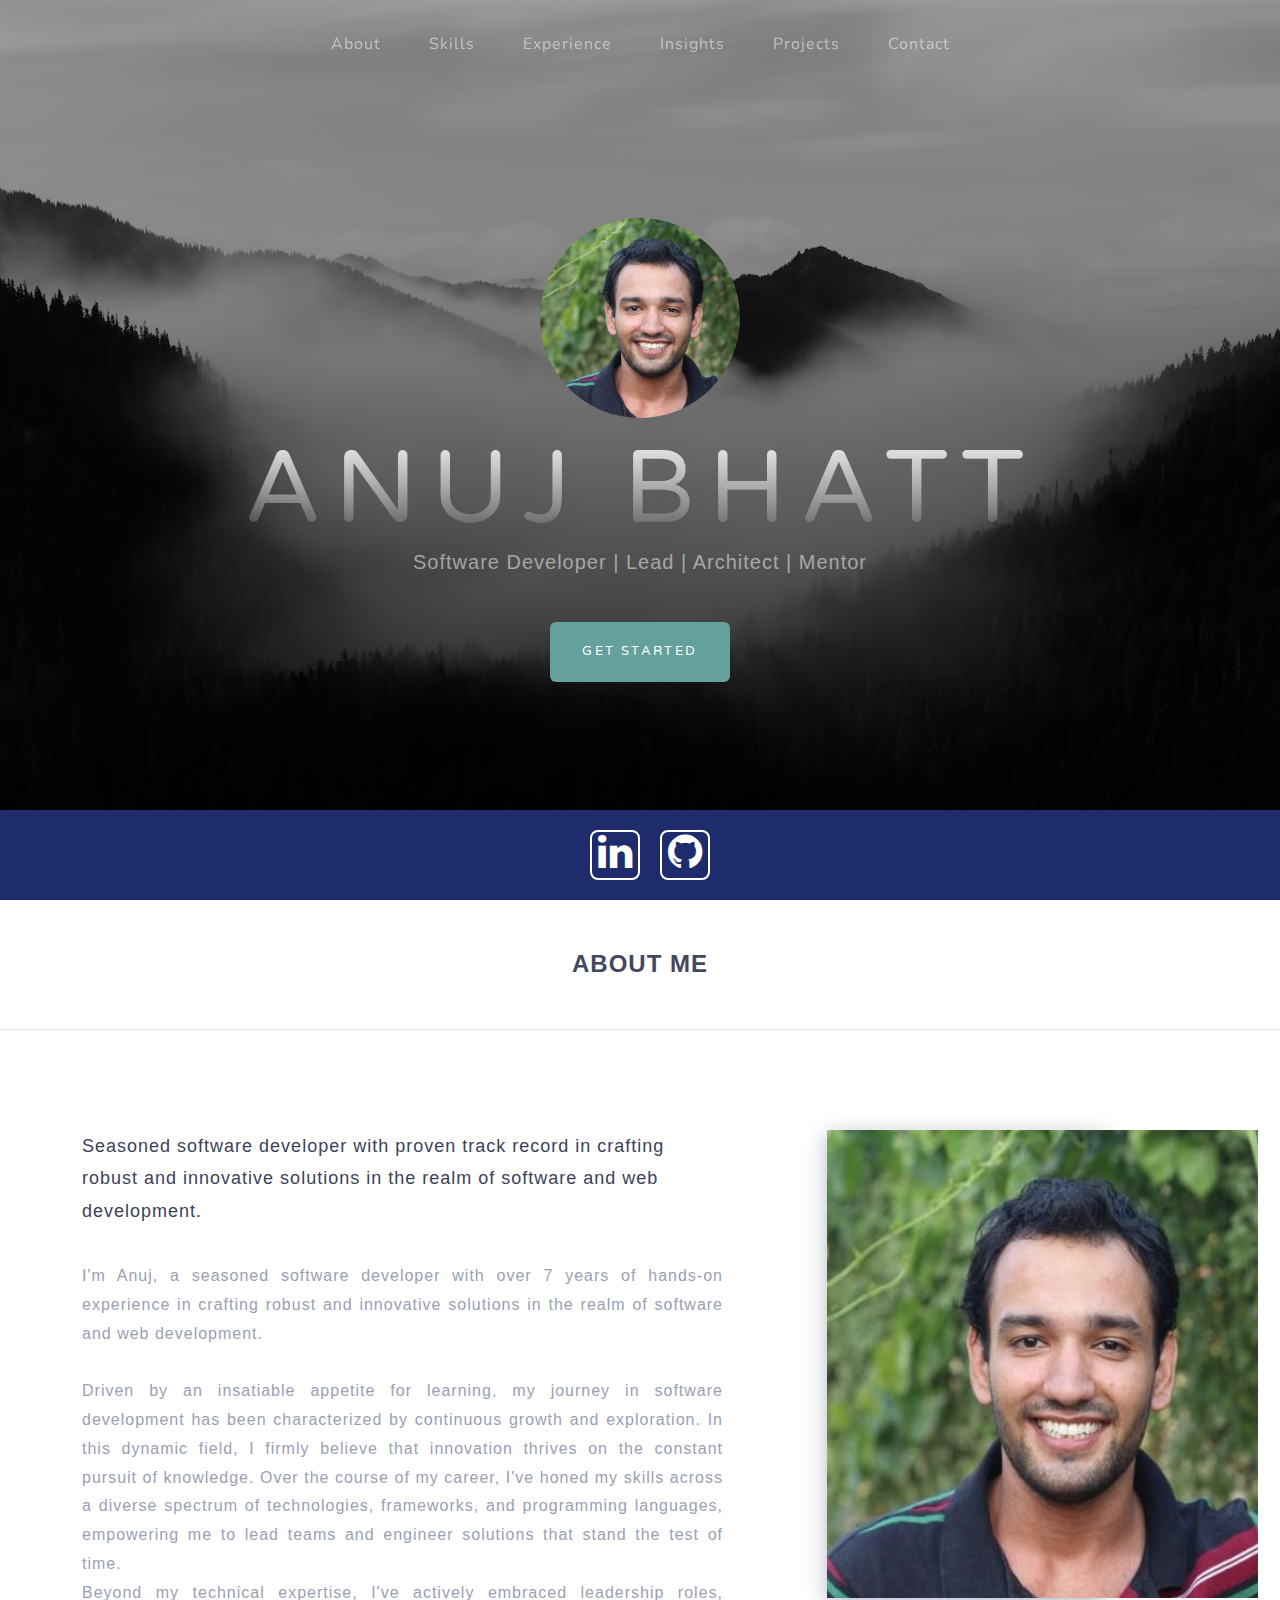
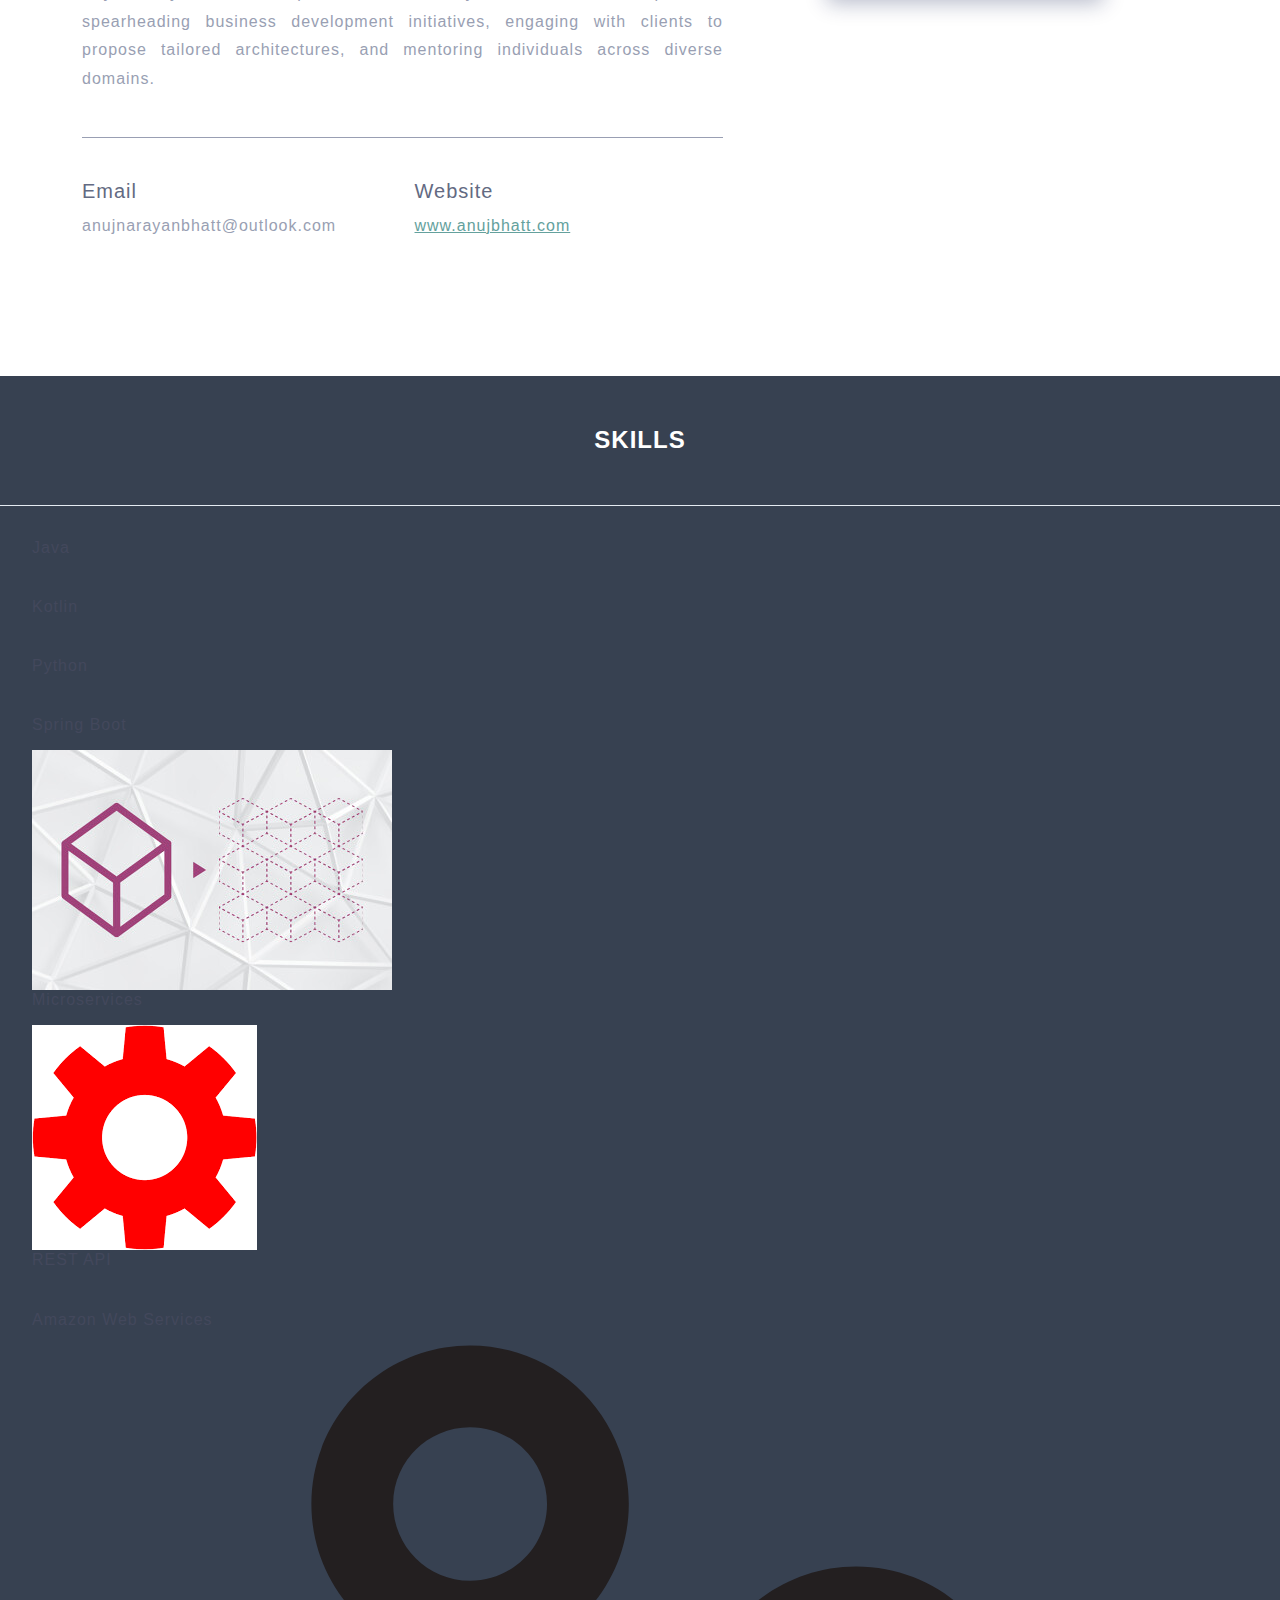
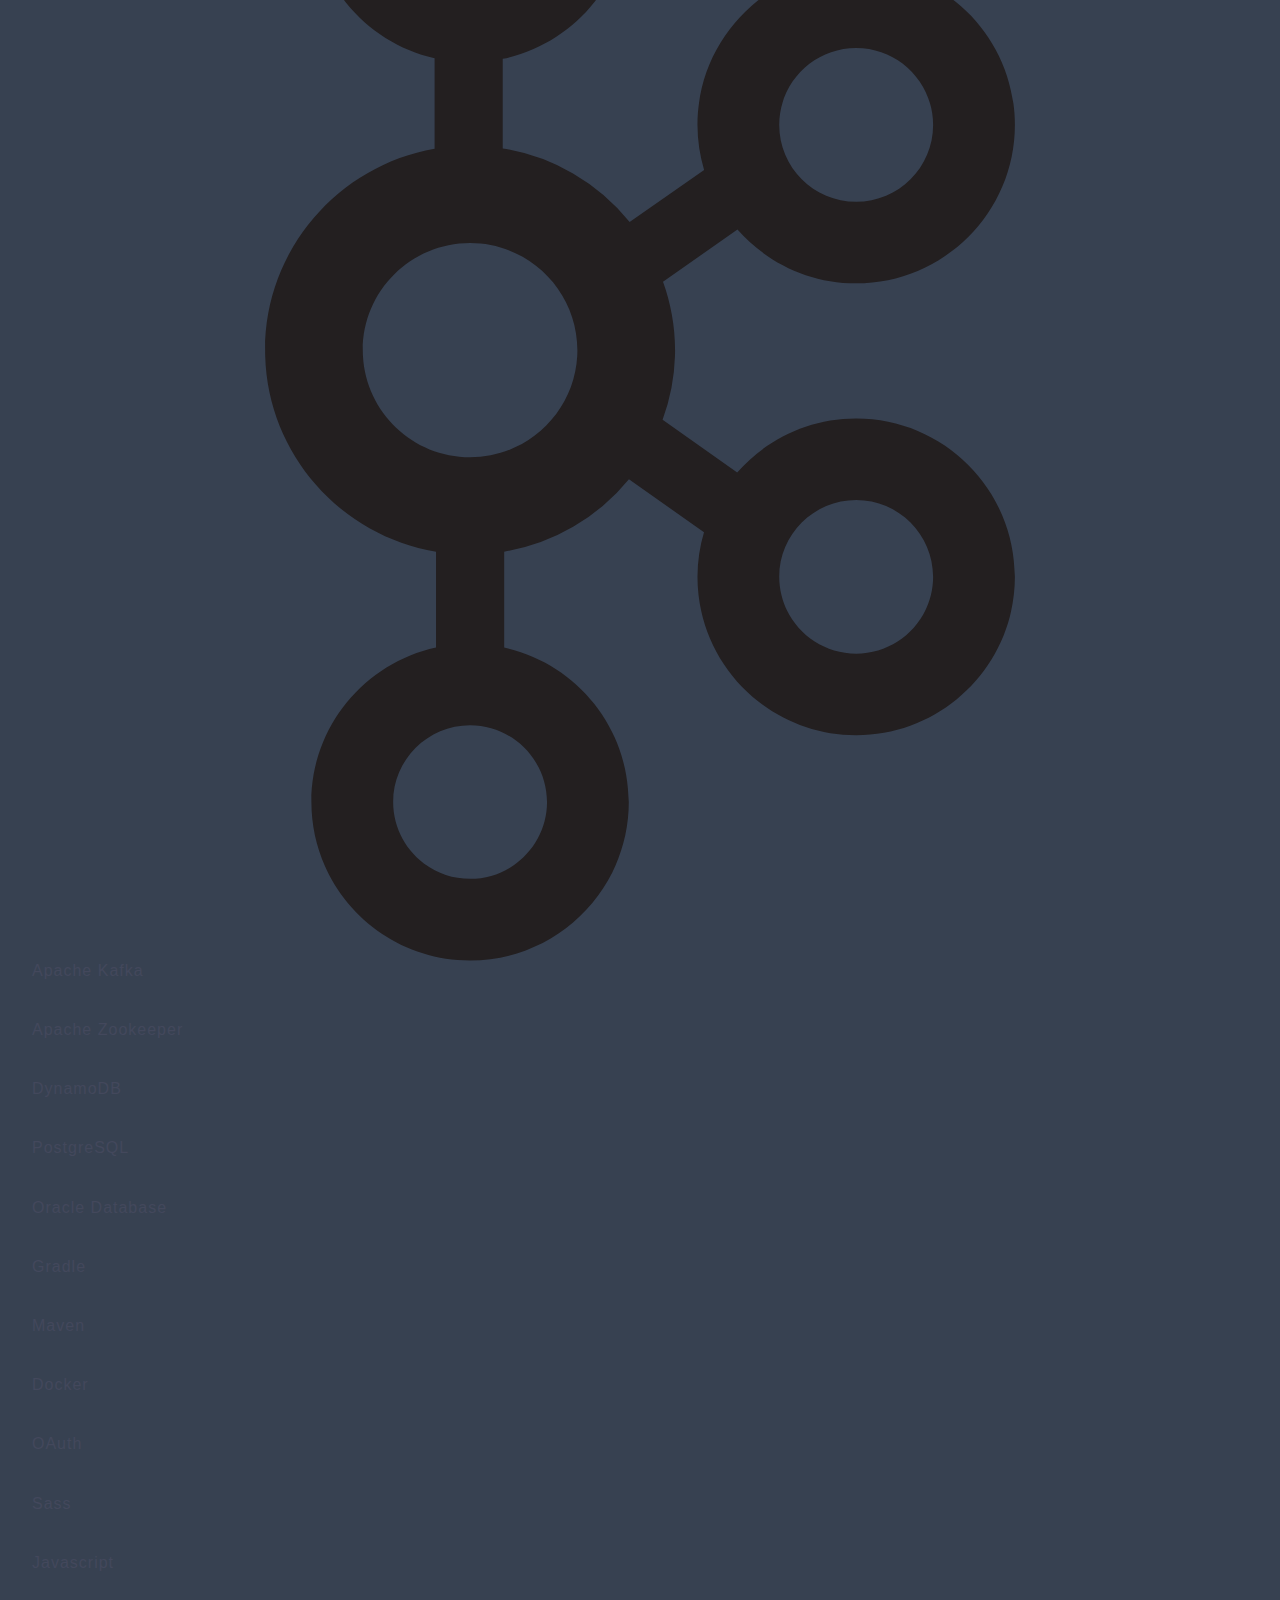
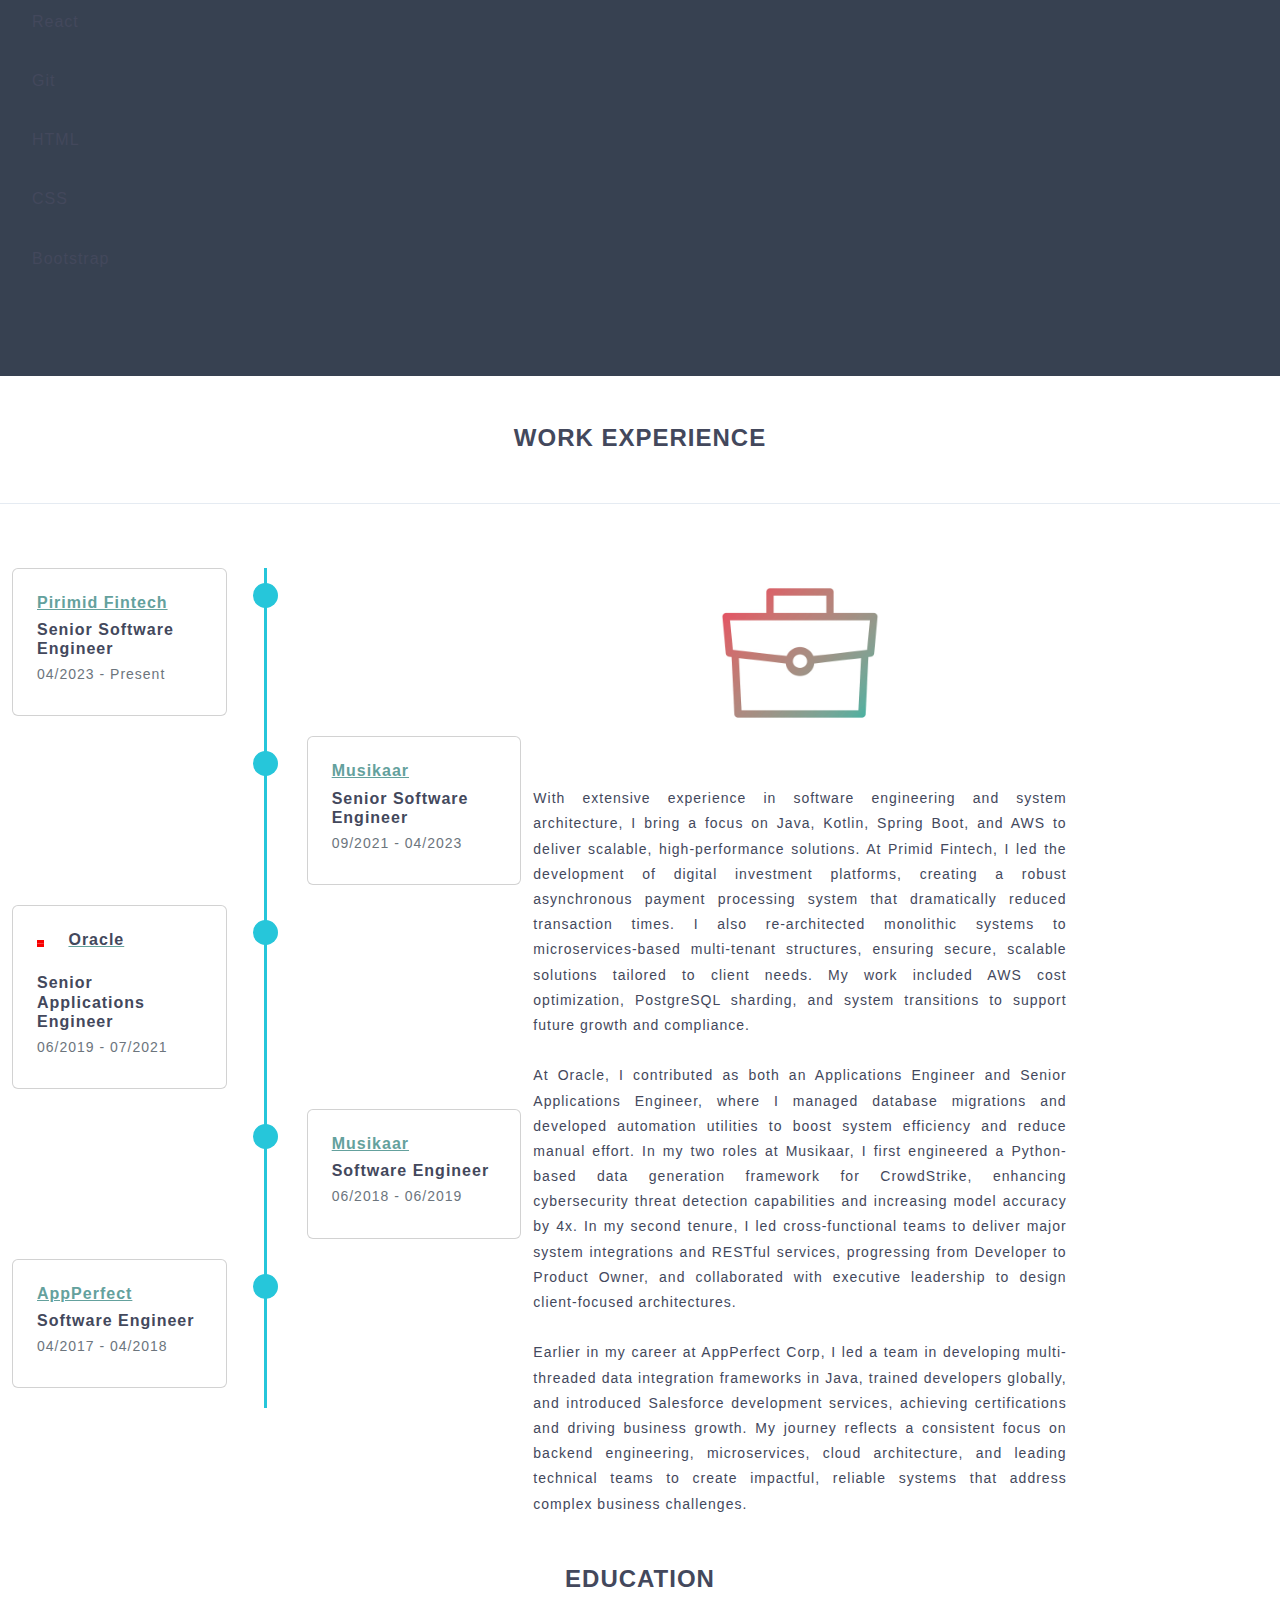
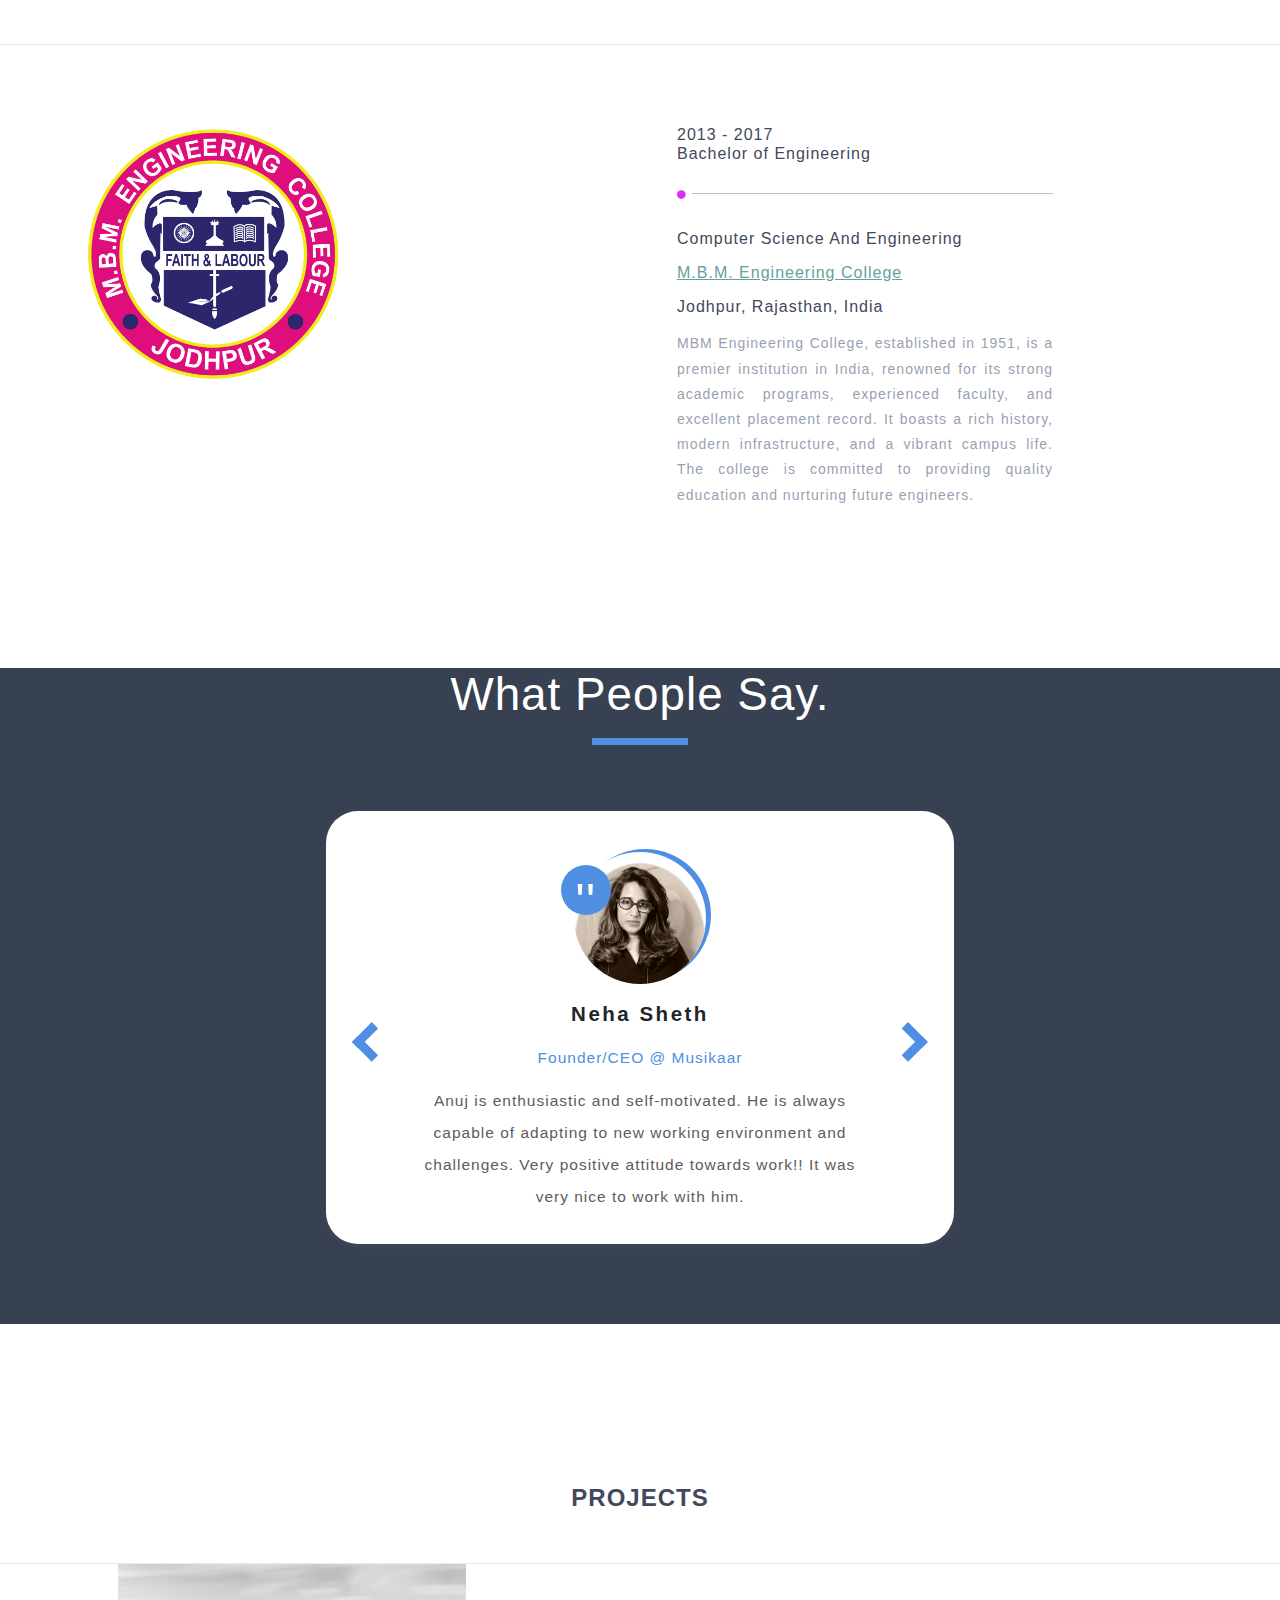
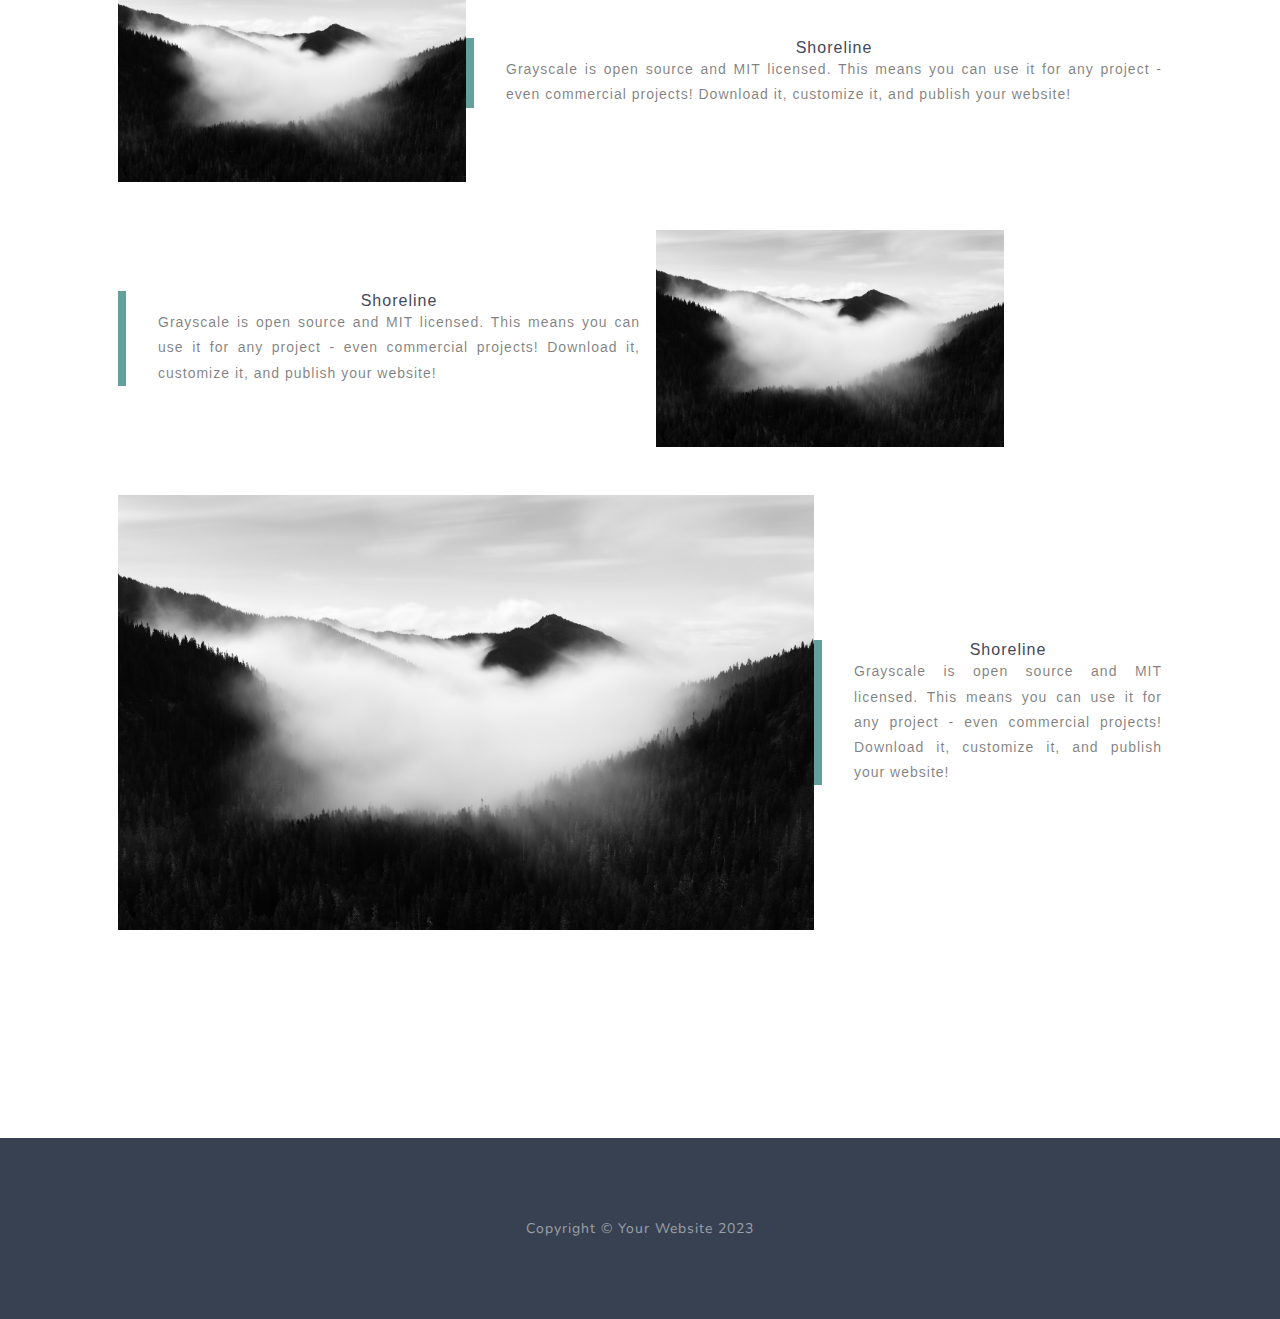
==== index.html @ ef11356e "initial commit" ====
<!DOCTYPE html>
<html lang="en">
    <head>
        <meta charset="utf-8" />
        <meta name="viewport" content="width=device-width, initial-scale=1, shrink-to-fit=no" />
        <meta name="description" content="CV of Anuj Narayan Bhatt" />
        <meta name="author" content="Anuj Bhatt" />
        <title>Anuj Bhatt</title>
        <link rel="icon" type="image/x-icon" href="assets/favicon.ico" />
        <link href="https://cdnjs.cloudflare.com/ajax/libs/tailwindcss/2.0.1/tailwind.min.css" rel="stylesheet">
        <!-- Google fonts-->
        <link href="https://fonts.googleapis.com/css?family=Varela+Round" rel="stylesheet" />
        <link href="https://fonts.googleapis.com/css?family=Nunito:200,200i,300,300i,400,400i,600,600i,700,700i,800,800i,900,900i" rel="stylesheet" />
        <!-- Core theme CSS (includes Bootstrap)-->
        <link href="css/styles.css" rel="stylesheet" />
        
        <link rel="stylesheet" href="https://cdnjs.cloudflare.com/ajax/libs/font-awesome/4.7.0/css/font-awesome.min.css">
        <link rel="stylesheet" href="css/insights.css">
        

        
        
    </head>
    <body id="page-top">
        <!-- Navigation-->
        <nav class="navbar navbar-expand-lg navbar-light fixed-top" id="mainNav">
            <div class="container px-4 px-lg-5">
                <div class="collapse navbar-collapse" id="navbarResponsive">
                    <ul class="navbar-nav ms-auto">
                        <li class="nav-item"><a class="nav-link" href="#about">About</a></li>
                        <li class="nav-item"><a class="nav-link" href="#skills">Skills</a></li>
                        <li class="nav-item"><a class="nav-link" href="#experience">Experience</a></li>
                        <li class="nav-item"><a class="nav-link" href="#insights">Insights</a></li>
                        <li class="nav-item"><a class="nav-link" href="#projects">Projects</a></li>
                        <li class="nav-item"><a class="nav-link" href="#signup">Contact</a></li>
                    </ul>
                </div>
            </div>
        </nav>
        <!-- Masthead-->
        <header class="masthead">
            <div class="container px-4 px-lg-5 d-flex h-100 align-items-center justify-content-center">
                <div class="d-flex justify-content-center">
                    <div class="text-center" style="place-items: center;">
                        <img src="assets/img/profile_img.jpeg" alt="Anuj Bhatt" width="200" height="200" style="margin-bottom: 20px; border-radius: 50%;">
                        <h1 class="mx-auto my-0 text-uppercase">Anuj Bhatt</h1>
                        <h2 class="text-white-50 mx-auto mt-2 mb-5">Software Developer | Lead | Architect | Mentor </h2>
                        <a class="btn btn-primary" href="#about">Get Started</a>
                        <!-- <a class="btn btn-primary" href="assets/files/Anuj Bhatt.pdf" target="_blank" download>
                            <i class="fa fa-download"></i> View CV
                        </a> -->
                    </div>
                </div>
                <!-- <div class="row"> -->
                    <div class="about-list-icon">
                        <ul>
                            <li>
                                <a href="https://in.linkedin.com/in/anuj-30bhatt"><i class="fa fa-linkedin"></i></a>
                            </li><!-- / li -->
                            <li>
                                <a href="https://github.com/Anuj003Bhatt"><i  class="fa fa-github" aria-hidden="true"></i></a>
                            </li><!-- / li -->
                        </ul><!-- / ul -->
                    </div><!-- /.about-list-icon -->
                <!-- </div> -->
            </div>
        </header>
        <!--about start -->
		<section id="about" class="about">
			<div class="section-heading text-center">
				<h2 class="abouth2" >about me</h2>
			</div>
			<div class="container">
				<div class="about-content">
					<div class="row">
						<div class="col-sm-7">
							<div class="single-about-txt">
								<h3>
									Seasoned software developer with proven track record in crafting robust and innovative solutions in the realm of software and web development.
								</h3>
								<p>
									I'm Anuj, a seasoned software developer with over 7 years of hands-on experience in crafting robust and innovative solutions in the realm of software and web development.
                                    <br><br>Driven by an insatiable appetite for learning, my journey in software development has been characterized by continuous growth and exploration. In this dynamic field, I firmly believe that innovation thrives on the constant pursuit of knowledge. Over the course of my career, I've honed my skills across a diverse spectrum of technologies, frameworks, and programming languages, empowering me to lead teams and engineer solutions that stand the test of time.
                                    <br>Beyond my technical expertise, I've actively embraced leadership roles, spearheading business development initiatives, engaging with clients to propose tailored architectures, and mentoring individuals across diverse domains.
								</p>
                                
								<div class="row">
									<div class="col-sm-6">
										<div class="single-about-add-info">
											<h3>email</h3>
											<p>anujnarayanbhatt@outlook.com</p>
										</div>
									</div>
									<div class="col-sm-4">
										<div class="single-about-add-info">
											<h3>website</h3>
											<p><a href="www.anujbhatt.com">www.anujbhatt.com</a></p>
										</div>
									</div>
								</div>
							</div>
						</div>
						<div class="col-sm-offset-1 col-sm-4">
							<div class="single-about-img">
								<img  src="assets/img/profile_img.jpeg" alt="Anuj Bhatt">
							</div>

						</div>
					</div>
				</div>
			</div>
		</section><!--/.about-->
		<!--about end -->
		
        <!--Skills end -->
        <section id="skills" class="about" style="background-color: #374151;">
			<div class="section-heading text-center">
				<h2 class="abouth2" style="color: white;" >Skills</h2>
			</div>
            <div class="row">
                <div class="flex flex-wrap mt-8 flex flex-wrap justify-content-center">
                    <div class="py-2 px-4 bg-gray-50 md:m-8 mx-2 mt-6 rounded-lg flex items-center hover:scale-125 cursor-pointer md:w-48 w-40"
                        style="opacity: 1; transform: none;"><img alt=""
                            src="https://cdn.jsdelivr.net/gh/devicons/devicon/icons/java/java-original.svg" class="w-12">
                        <h4 class="text-sm ml-4">Java</h4>
                    </div>
                    <div class="py-2 px-4 bg-gray-50 md:m-8 mx-2 mt-6 rounded-lg flex items-center hover:scale-125 cursor-pointer md:w-48 w-40"
                        style="opacity: 1; transform: none;"><img alt=""
                            src="https://cdn.jsdelivr.net/gh/devicons/devicon/icons/kotlin/kotlin-original.svg" class="w-12">
                        <h4 class="text-sm ml-4">Kotlin</h4>
                    </div>
                    <div class="py-2 px-4 bg-gray-50 md:m-8 mx-2 mt-6 rounded-lg flex items-center hover:scale-125 cursor-pointer md:w-48 w-40"
                        style="opacity: 1; transform: none;"><img alt=""
                            src="https://cdn.jsdelivr.net/gh/devicons/devicon/icons/python/python-original.svg" class="w-12">
                        <h4 class="text-sm ml-4">Python</h4>
                    </div>
                    <div class="py-2 px-4 bg-gray-50 md:m-8 mx-2 mt-6 rounded-lg flex items-center hover:scale-125 cursor-pointer md:w-48 w-40"
                        style="opacity: 1; transform: none;"><img alt=""
                            src="https://cdn.jsdelivr.net/gh/devicons/devicon/icons/spring/spring-original.svg" class="w-12">
                        <h4 class="text-sm ml-4">Spring Boot</h4>
                    </div>
                    <div class="py-2 px-4 bg-gray-50 md:m-8 mx-2 mt-6 rounded-lg flex items-center hover:scale-125 cursor-pointer md:w-48 w-40"
                        style="opacity: 1; transform: none;"><img alt=""
                            src="assets/img/icons/Microservices.jpg" class="w-12">
                        <h4 class="text-sm ml-4">Microservices</h4>
                    </div>
                    <div class="py-2 px-4 bg-gray-50 md:m-8 mx-2 mt-6 rounded-lg flex items-center hover:scale-125 cursor-pointer md:w-48 w-40"
                        style="opacity: 1; transform: none;"><img alt=""
                            src="assets/img/icons/api.png" class="w-12">
                        <h4 class="text-sm ml-4">REST API</h4>
                    </div>
                    <div class="py-2 px-4 bg-gray-50 md:m-8 mx-2 mt-6 rounded-lg flex items-center hover:scale-125 cursor-pointer md:w-48 w-40"
                        style="opacity: 1; transform: none;"><img alt=""
                            src="https://raw.githubusercontent.com/devicons/devicon/master/icons/amazonwebservices/amazonwebservices-original-wordmark.svg"
                            class="w-12">
                        <h4 class="text-sm ml-4">Amazon Web Services</h4>
                    </div>
                    <div class="py-2 px-4 bg-gray-50 md:m-8 mx-2 mt-6 rounded-lg flex items-center hover:scale-125 cursor-pointer md:w-48 w-40"
                        style="opacity: 1; transform: none;"><img alt=""
                            src="assets/img/icons/kafka.svg" class="w-12">
                        <h4 class="text-sm ml-4">Apache Kafka</h4>
                    </div>
                    <div class="py-2 px-4 bg-gray-50 md:m-8 mx-2 mt-6 rounded-lg flex items-center hover:scale-125 cursor-pointer md:w-48 w-40"
                        style="opacity: 1; transform: none;"><img alt=""
                            src="https://raw.githubusercontent.com/devicons/devicon/master/icons/apache/apache-original.svg" class="w-12">
                        <h4 class="text-sm ml-4">Apache Zookeeper</h4>
                    </div>
                    <div class="py-2 px-4 bg-gray-50 md:m-8 mx-2 mt-6 rounded-lg flex items-center hover:scale-125 cursor-pointer md:w-48 w-40"
                        style="opacity: 1; transform: none;"><img alt=""
                            src="https://raw.githubusercontent.com/devicons/devicon/master/icons/dynamodb/dynamodb-original.svg" class="w-12">
                        <h4 class="text-sm ml-4">DynamoDB</h4>
                    </div>
                    <div class="py-2 px-4 bg-gray-50 md:m-8 mx-2 mt-6 rounded-lg flex items-center hover:scale-125 cursor-pointer md:w-48 w-40"
                        style="opacity: 1; transform: none;"><img alt=""
                            src="https://raw.githubusercontent.com/devicons/devicon/master/icons/postgresql/postgresql-original.svg" class="w-12">
                        <h4 class="text-sm ml-4">PostgreSQL</h4>
                    </div>
                    <div class="py-2 px-4 bg-gray-50 md:m-8 mx-2 mt-6 rounded-lg flex items-center hover:scale-125 cursor-pointer md:w-48 w-40"
                        style="opacity: 1; transform: none;"><img alt=""
                            src="https://raw.githubusercontent.com/devicons/devicon/master/icons/oracle/oracle-original.svg" class="w-12">
                        <h4 class="text-sm ml-4">Oracle Database</h4>
                    </div>
                    <div class="py-2 px-4 bg-gray-50 md:m-8 mx-2 mt-6 rounded-lg flex items-center hover:scale-125 cursor-pointer md:w-48 w-40"
                        style="opacity: 1; transform: none;"><img alt=""
                            src="https://raw.githubusercontent.com/devicons/devicon/master/icons/gradle/gradle-original.svg" class="w-12">
                        <h4 class="text-sm ml-4">Gradle</h4>
                    </div>
                    <div class="py-2 px-4 bg-gray-50 md:m-8 mx-2 mt-6 rounded-lg flex items-center hover:scale-125 cursor-pointer md:w-48 w-40"
                        style="opacity: 1; transform: none;"><img alt=""
                            src="https://raw.githubusercontent.com/devicons/devicon/master/icons/maven/maven-original.svg" class="w-12">
                        <h4 class="text-sm ml-4">Maven</h4>
                    </div>
                    <div class="py-2 px-4 bg-gray-50 md:m-8 mx-2 mt-6 rounded-lg flex items-center hover:scale-125 cursor-pointer md:w-48 w-40"
                        style="opacity: 1; transform: none;"><img alt=""
                            src="https://raw.githubusercontent.com/devicons/devicon/master/icons/docker/docker-original.svg" class="w-12">
                        <h4 class="text-sm ml-4">Docker</h4>
                    </div>
                    
                    <div class="py-2 px-4 bg-gray-50 md:m-8 mx-2 mt-6 rounded-lg flex items-center hover:scale-125 cursor-pointer md:w-48 w-40"
                        style="opacity: 1; transform: none;"><img alt=""
                            src="https://raw.githubusercontent.com/devicons/devicon/master/icons/oauth/oauth-plain.svg"
                            class="w-12">
                        <h4 class="text-sm ml-4">OAuth</h4>
                    </div>
                    
                    <div class="py-2 px-4 bg-gray-50 md:m-8 mx-2 mt-6 rounded-lg flex items-center hover:scale-125 cursor-pointer md:w-48 w-40"
                        style="opacity: 1; transform: none;"><img alt=""
                            src="https://raw.githubusercontent.com/devicons/devicon/master/icons/sass/sass-original.svg"
                            class="w-12">
                        <h4 class="text-sm ml-4">Sass</h4>
                    </div>
                    <div class="py-2 px-4 bg-gray-50 md:m-8 mx-2 mt-6 rounded-lg flex items-center hover:scale-125 cursor-pointer md:w-48 w-40"
                        style="opacity: 1; transform: none;"><img alt=""
                            src="https://cdn.jsdelivr.net/gh/devicons/devicon/icons/javascript/javascript-original.svg"
                            class="w-12">
                        <h4 class="text-sm ml-4">Javascript</h4>
                    </div>
                    <div class="py-2 px-4 bg-gray-50 md:m-8 mx-2 mt-6 rounded-lg flex items-center hover:scale-125 cursor-pointer md:w-48 w-40"
                        style="opacity: 1; transform: none;"><img alt=""
                            src="https://raw.githubusercontent.com/devicons/devicon/master/icons/react/react-original-wordmark.svg"
                            class="w-12">
                        <h4 class="text-sm ml-4">React</h4>
                    </div>
                    <div class="py-2 px-4 bg-gray-50 md:m-8 mx-2 mt-6 rounded-lg flex items-center hover:scale-125 cursor-pointer md:w-48 w-40"
                        style="opacity: 1; transform: none;"><img alt=""
                            src="https://cdn.jsdelivr.net/gh/devicons/devicon/icons/git/git-plain.svg" class="w-12">
                        <h4 class="text-sm ml-4">Git</h4>
                    </div>
                    <div class="py-2 px-4 bg-gray-50 md:m-8 mx-2 mt-6 rounded-lg flex items-center hover:scale-125 cursor-pointer md:w-48 w-40"
                        style="opacity: 1; transform: none;"><img alt=""
                            src="https://cdn.jsdelivr.net/gh/devicons/devicon/icons/html5/html5-original.svg" class="w-12">
                        <h4 class="text-sm ml-4">HTML</h4>
                    </div>
                    <div class="py-2 px-4 bg-gray-50 md:m-8 mx-2 mt-6 rounded-lg flex items-center hover:scale-125 cursor-pointer md:w-48 w-40"
                        style="opacity: 1; transform: none;"><img alt=""
                            src="https://cdn.jsdelivr.net/gh/devicons/devicon/icons/css3/css3-plain.svg" class="w-12">
                        <h4 class="text-sm ml-4">CSS</h4>
                    </div>
                    <div class="py-2 px-4 bg-gray-50 md:m-8 mx-2 mt-6 rounded-lg flex items-center hover:scale-125 cursor-pointer md:w-48 w-40"
                        style="opacity: 1; transform: none;"><img alt=""
                            src="https://cdn.jsdelivr.net/gh/devicons/devicon/icons/bootstrap/bootstrap-plain.svg" class="w-12">
                        <h4 class="text-sm ml-4">Bootstrap</h4>
                    </div>
                </div>
            </div>
        </section>

        <!-- EXPERIENCE SECTION -->
        <section id="experience">
            <div class="section-heading text-center">
				<h2 class="abouth2 pt-5">Work Experience</h2>
			</div>
            <div class="row gx-0 mb-4 mb-lg-5 align-items-top mt-3">
                
                <div class="col-xl-5 col-lg-8 ml-20">
                    <div class="container py-5">
                        <div class="main-timeline-2">
                          <div class="timeline-2 left-2">
                            <div class="card">
                              <div class="card-body p-4">
                                <h4 class="fw-bold mb-2"><a href="https://pirimidtech.com/">Pirimid Fintech</a></h4>
                                <h4 class="fw-bold mb-1">Senior Software Engineer</h4>
                                <p class="text-muted mb-1"><i class="far fa-clock" aria-hidden="true"></i> 04/2023 - Present</p>
                              </div>
                            </div>
                          </div>
                          <div class="timeline-2 right-2">
                            <div class="card">
                              <div class="card-body p-4">
                                <h4 class="fw-bold mb-2"><a href="https://musikaar.com">Musikaar</a></h4>
                                <h4 class="fw-bold text-small mb-1">Senior Software Engineer</h4>
                                <p class="text-muted mb-1"><i class="far fa-clock" aria-hidden="true"></i> 09/2021 - 04/2023</p>
                              </div>
                            </div>
                          </div>
                          <div class="timeline-2 left-2">
                            <div class="card">
                              <div class="card-body p-4">
                                <div>
                                    <div class="row">
                                        <div class="col-sm-2">
                                            <a href="https://www.oracle.com/in/human-capital-management">
                                              <img src="assets/img/logos/OracleLogo.png"
                                alt="Oracle"></a>
                                        </div>
                                        <div class="col-sm-8"><a href="https://www.oracle.com/in/human-capital-management"><h4 class="fw-bold mb-4">Oracle</h4></a></div>
                                    </div>
                                </div>
                                <h4 class="fw-bold mb-1">Senior Applications Engineer</h4>
                                <p class="text-muted mb-1"><i class="far fa-clock" aria-hidden="true"></i> 06/2019 - 07/2021</p>
                              </div>
                            </div>
                          </div>
                          <div class="timeline-2 right-2">
                            <div class="card">
                              <div class="card-body p-4">
                                <h4 class="fw-bold mb-2"><a href="https://musikaar.com">Musikaar</a></h4>
                                <h4 class="fw-bold mb-1">Software Engineer</h4>
                                <p class="text-muted mb-1"><i class="far fa-clock" aria-hidden="true"></i> 06/2018 - 06/2019</p>
                              </div>
                            </div>
                          </div>
                          <div class="timeline-2 left-2">
                            <div class="card">
                              <div class="card-body p-4">
                                <h4 class="fw-bold mb-2"><a href="https://www.appperfect.com/index.php">AppPerfect</a></h4>
                                <h4 class="fw-bold mb-1">Software Engineer</h4>
                                <p class="text-muted mb-1"><i class="far fa-clock" aria-hidden="true"></i> 04/2017 - 04/2018</p>
                              </div>
                            </div>
                          </div>
                        </div>
                      </div>        
                </div>
                <div class="col-xl-5 col-lg-8 mr-5 ml-5">
                    <div class="featured-text text-center text-lg-left">                        
                        <img style="margin-left: auto;margin-right: auto;width: 50%;" width="300" height="300" src="assets/img/icons/work.jpg" alt="..." /><p class="m-9">With extensive experience in software engineering and system architecture,
                        I bring a focus on Java, Kotlin, Spring Boot, and AWS to deliver scalable, high-performance solutions.
                        At Primid Fintech, I led the development of digital investment platforms,
                        creating a robust asynchronous payment processing system that dramatically reduced transaction times. 
                        I also re-architected monolithic systems to microservices-based multi-tenant structures, 
                        ensuring secure, scalable solutions tailored to client needs. My work included AWS cost optimization, 
                        PostgreSQL sharding, and system transitions to support future growth and compliance.
                        <br/><br/>
                        At Oracle, I contributed as both an Applications Engineer and Senior Applications Engineer, 
                        where I managed database migrations and developed automation utilities to boost system efficiency 
                        and reduce manual effort. In my two roles at Musikaar, I first engineered a Python-based 
                        data generation framework for CrowdStrike, enhancing cybersecurity threat detection capabilities and 
                        increasing model accuracy by 4x. In my second tenure, I led cross-functional teams to deliver major 
                        system integrations and RESTful services, progressing from Developer to Product Owner, and collaborated with 
                        executive leadership to design client-focused architectures.
                        <br/><br/>
                        Earlier in my career at AppPerfect Corp, I led a team in developing multi-threaded
                        data integration frameworks in Java, trained developers globally, and introduced 
                        Salesforce development services, achieving certifications and driving business growth. 
                        My journey reflects a consistent focus on backend engineering, microservices, cloud architecture, 
                        and leading technical teams to create impactful, reliable systems that address complex business challenges.
                        </p>
                    </div>
                </div>
            </div>
            
          </section>

        <!--education start -->
		<section id="education" class="education">
			<div class="section-heading text-center">
				<h2>education</h2>
			</div>
			<div class="container">
				<div class="education-horizontal-timeline">
					<div class="row">
						<div class="col-sm-3">
                            <a href="https://www.mbm.ac.in/">
							    <img src="assets/img/logos/MBM_Logo.png">
                            </a>
						</div>
						<div class="col-sm-4" style="margin-left: 20em;">
							<div class="single-horizontal-timeline">
								<div class="experience-time">
									<h2>2013 - 2017</h2>
									<h3>bachelor <span>of </span> engineering</h3>
								</div><!--/.experience-time-->
								<div class="timeline-horizontal-border">
									<i class="fa fa-circle" aria-hidden="true"></i>
									<span class="single-timeline-horizontal"></span>
								</div>
								<div class="timeline">
									<div class="timeline-content">
										<h4 class="title">
											Computer Science and Engineering
										</h4>
                                        <h5><a href="https://www.mbm.ac.in/">M.B.M. Engineering College</a></h5>
										<h5>Jodhpur, Rajasthan, India</h5>
										<p class="description">
											MBM Engineering College, established in 1951, is a premier institution in India, renowned for its strong academic programs, experienced faculty, and excellent placement record. It boasts a rich history, modern infrastructure, and a vibrant campus life. The college is committed to providing quality education and nurturing future engineers.
										</p>
									</div><!--/.timeline-content-->
								</div><!--/.timeline-->
							</div>
						</div>
						
					</div>
				</div>
			</div>

		</section><!--/.education-->
		<!--education end -->

        <!-- Testimonials -->
        <section class="gray-bg text-center" id="insights" style="background-color: #374151;">
            
            <div class="content-wrapper" style="opacity: 1;">
                <h1 class="mt-9" style="color: white;">What People Say.</h1>
                <div class="blue-line"></div>
                <div class="wrapper-for-arrows">
                    <div id="reviewWrap" class="review-wrap">
                        <div id="imgDiv" class=""></div>
                        <div id="personName"></div>
                        <div id="profession"></div>
                        <div id="description">
                        </div>
                    </div>
                    <div class="left-arrow-wrap arrow-wrap">
                        <div class="arrow" id="leftArrow"></div>
                    </div>
                    <div class="right-arrow-wrap arrow-wrap">
                        <div class="arrow" id="rightArrow"></div>
                    </div>
                </div>
            </div>
            
        </section>

        <!-- Projects-->
        <section class="projects-section" id="projects">
            <div class="section-heading text-center">
				<h2 class="abouth2" >Projects</h2>
			</div>
            <div class="container px-4 px-lg-5">
                <!-- Featured Project Row-->
                <div class="row gx-0 mb-4 mb-lg-5 align-items-center">
                    <div class="col-xl-4 col-lg-5">
                        <img class="img-fluid mb-3 mb-lg-0" src="assets/img/bg-masthead.jpg" alt="..." /></div>
                    <div class="col-xl-8 col-lg-7">
                        <div class="featured-text text-center text-lg-left">
                            <h4>Shoreline</h4>
                            <p class="text-black-50 mb-0">Grayscale is open source and MIT licensed. This means you can use it for any project - even commercial projects! Download it, customize it, and publish your website!</p>
                        </div>
                    </div>
                </div>
                <div class="row gx-0 mb-4 mb-lg-5 align-items-center">
                    <div class="col-xl-6 col-lg-6" style="margin-right: 1em;">
                        <div class="featured-text text-center text-lg-left">
                            <h4>Shoreline</h4>
                            <p class="text-black-50 mb-0">Grayscale is open source and MIT licensed. This means you can use it for any project - even commercial projects! Download it, customize it, and publish your website!</p>
                        </div>
                    </div>
                    <div class="col-xl-4 col-lg-5">
                        <img class="img-fluid mb-3 mb-lg-0" src="assets/img/bg-masthead.jpg" alt="..." />
                    </div>
                    
                </div>
                <div class="row gx-0 mb-4 mb-lg-5 align-items-center">
                    <div class="col-xl-8 col-lg-7"><img class="img-fluid mb-3 mb-lg-0" src="assets/img/bg-masthead.jpg" alt="..." /></div>
                    <div class="col-xl-4 col-lg-5">
                        <div class="featured-text text-center text-lg-left">
                            <h4>Shoreline</h4>
                            <p class="text-black-50 mb-0">Grayscale is open source and MIT licensed. This means you can use it for any project - even commercial projects! Download it, customize it, and publish your website!</p>
                        </div>
                    </div>
                </div>
                
        </section>
        <!-- Contact-->
        <!-- <section class="contact-section" style="background-color: #374151;">
            <div class="container px-4 px-lg-5">
                <div class="row gx-4 gx-lg-5">
                    <div class="col-md-4 mb-3 mb-md-0">
                        <div class="card py-4 h-100">
                            <div class="card-body text-center">
                                <i class="fas fa-map-marked-alt text-primary mb-2"></i>
                                <h4 class="text-uppercase m-0">Address</h4>
                                <hr class="my-4 mx-auto" />
                                <div class="small text-black-50">Rajasthan, India</div>
                            </div>
                        </div>
                    </div>
                    <div class="col-md-4 mb-3 mb-md-0">
                        <div class="card py-4 h-100">
                            <div class="card-body text-center">
                                <i class="fas fa-envelope text-primary mb-2"></i>
                                <h4 class="text-uppercase m-0">Email</h4>
                                <hr class="my-4 mx-auto" />
                                <div class="small text-black-50"><a href="#!">anujnarayanbhatt@outlook.com</a></div>
                            </div>
                        </div>
                    </div>
                </div>
            </div>
        </section> -->
        <!-- Footer-->
        <footer style="background-color: #374151;" class="footer small text-center text-white-50"><div class="container px-4 px-lg-5">Copyright &copy; Your Website 2023</div></footer>
        <!-- Bootstrap core JS-->
        <script src="https://cdn.jsdelivr.net/npm/bootstrap@5.2.3/dist/js/bootstrap.bundle.min.js"></script>
        <!-- Core theme JS-->
        <script src="js/scripts.js"></script>
        <script src="https://cdn.startbootstrap.com/sb-forms-latest.js"></script>
        <script src="https://cdnjs.cloudflare.com/ajax/libs/gsap/3.9.1/gsap.min.js"></script>
        <script src="js/insights.js"></script>
    </body>
</html>
---- css/insights.css ----
.content-wrapper {
	display: grid;
	place-items: center;
	font-family: "Shippori Antique", sans-serif;
	height: 100%;
	width: 70%;
	max-width: 100rem;
	display: flex;
	flex-direction: column;
	justify-content: center;
	align-items: center;
	padding-bottom: 5rem;
}

h1 {
	margin-bottom: calc(0.7rem + 0.5vmin);
	font-size: calc(2.3rem + 1vmin);
}

.blue-line {
	height: 0.4rem;
	width: 6rem;
	background-color: rgb(79, 143, 226);
	margin-bottom: calc(3rem + 2vmin);
}

.wrapper-for-arrows {
	position: relative;
	background-color: white;
	width: 70%;
	border-radius: 2rem;
	box-shadow: rgba(99, 99, 99, 0.2) 0px 2px 8px 0px;
	overflow: hidden;
	display: grid;
	place-items: center;
}

.review-wrap {
	display: flex;
	flex-direction: column;
	justify-content: center;
	align-items: center;
	padding-top: calc(2rem + 1vmin);
	width: 100%;
}

#imgDiv {
	border-radius: 50%;
	width: calc(6rem + 4vmin);
	height: calc(6rem + 4vmin);
	position: relative;
	box-shadow: 5px -3px rgb(79, 143, 226);
	background-size: cover;
	margin-bottom: calc(0.7rem + 0.5vmin);
}

#imgDiv::after {
	content: "''";
	font-size: calc(2rem + 2vmin);
	font-family: sans-serif;
	line-height: 150%;
	color: #fff;
	display: grid;
	place-items: center;
	border-radius: 50%;
	background-color: rgb(79, 143, 226);
	position: absolute;
	top: 10%;
	left: -10%;
	width: calc(2rem + 2vmin);
	height: calc(2rem + 2vmin);
}

#personName {
	margin-bottom: calc(0.7rem + 0.5vmin);
	font-size: calc(1rem + 0.5vmin);
	letter-spacing: calc(0.1rem + 0.1vmin);
	font-weight: bold;
}

#profession {
	font-size: calc(0.8rem + 0.3vmin);
	margin-bottom: calc(0.7rem + 0.5vmin);
	color: rgb(79, 143, 226);
}

#description {
	font-size: calc(0.8rem + 0.3vmin);
	width: 70%;
	max-width: 100rem;
	text-align: center;
	margin-bottom: calc(1.4rem + 1vmin);
	color: rgb(92, 92, 92);
	line-height: 2rem;
}

.arrow-wrap {
	position: absolute;
	top: 50%;
}

.arrow {
	width: calc(1.4rem + 0.6vmin);
	height: calc(1.4rem + 0.6vmin);
	border: solid rgb(79, 143, 226);
	border-width: 0 calc(0.5rem + 0.2vmin) calc(0.5rem + 0.2vmin) 0;
	cursor: pointer;
	transition: transform 0.3s;
}

.arrow:hover {
	transition: 0.3s;
	transform: scale(1.15);
}

.left-arrow-wrap {
	left: 5%;
	transform: rotate(135deg);
	-webkit-transform: rotate(135deg);
}

.right-arrow-wrap {
	transform: rotate(-45deg);
	-webkit-transform: rotate(-45deg);
	right: 5%;
}

.surprise-me-btn:hover {
	transition: background-color 0.3s, transform 0.3s;
	background-color: rgb(255, 255, 255);
	transform: rotate(5deg);
}

.move-head {
	animation: moveHead 1.55s infinite;
	animation-delay: -0.8s;
}

.hide-chicken-btn {
	border: 2px solid rgb(226, 89, 79);
	background-color: rgb(255, 224, 224);
	color: rgb(226, 79, 79);
	border-radius: 2rem;
	padding: calc(0.5rem + 0.2vmin) 0;
	width: calc(10rem + 5vmin);
	text-align: center;
	transition: background-color 0.3s, transform 0.3s;
	cursor: pointer;
	margin-bottom: calc(1.4rem + 1vmin);
}

.hide-chicken-btn:hover {
	transition: background-color 0.3s, transform 0.3s;
	background-color: rgb(255, 255, 255);
	transform: rotate(5deg);
}

@keyframes moveHead {
	0% {
	}
	25% {
		transform: translate(0.5rem, 1rem) rotate(5deg);
	}
	100% {
		transform: translate(0, 0) rotate(-5deg);
	}
}

@media screen and (max-width: 900px) {
	.content-wrapper {
		width: 100%;
	}
}
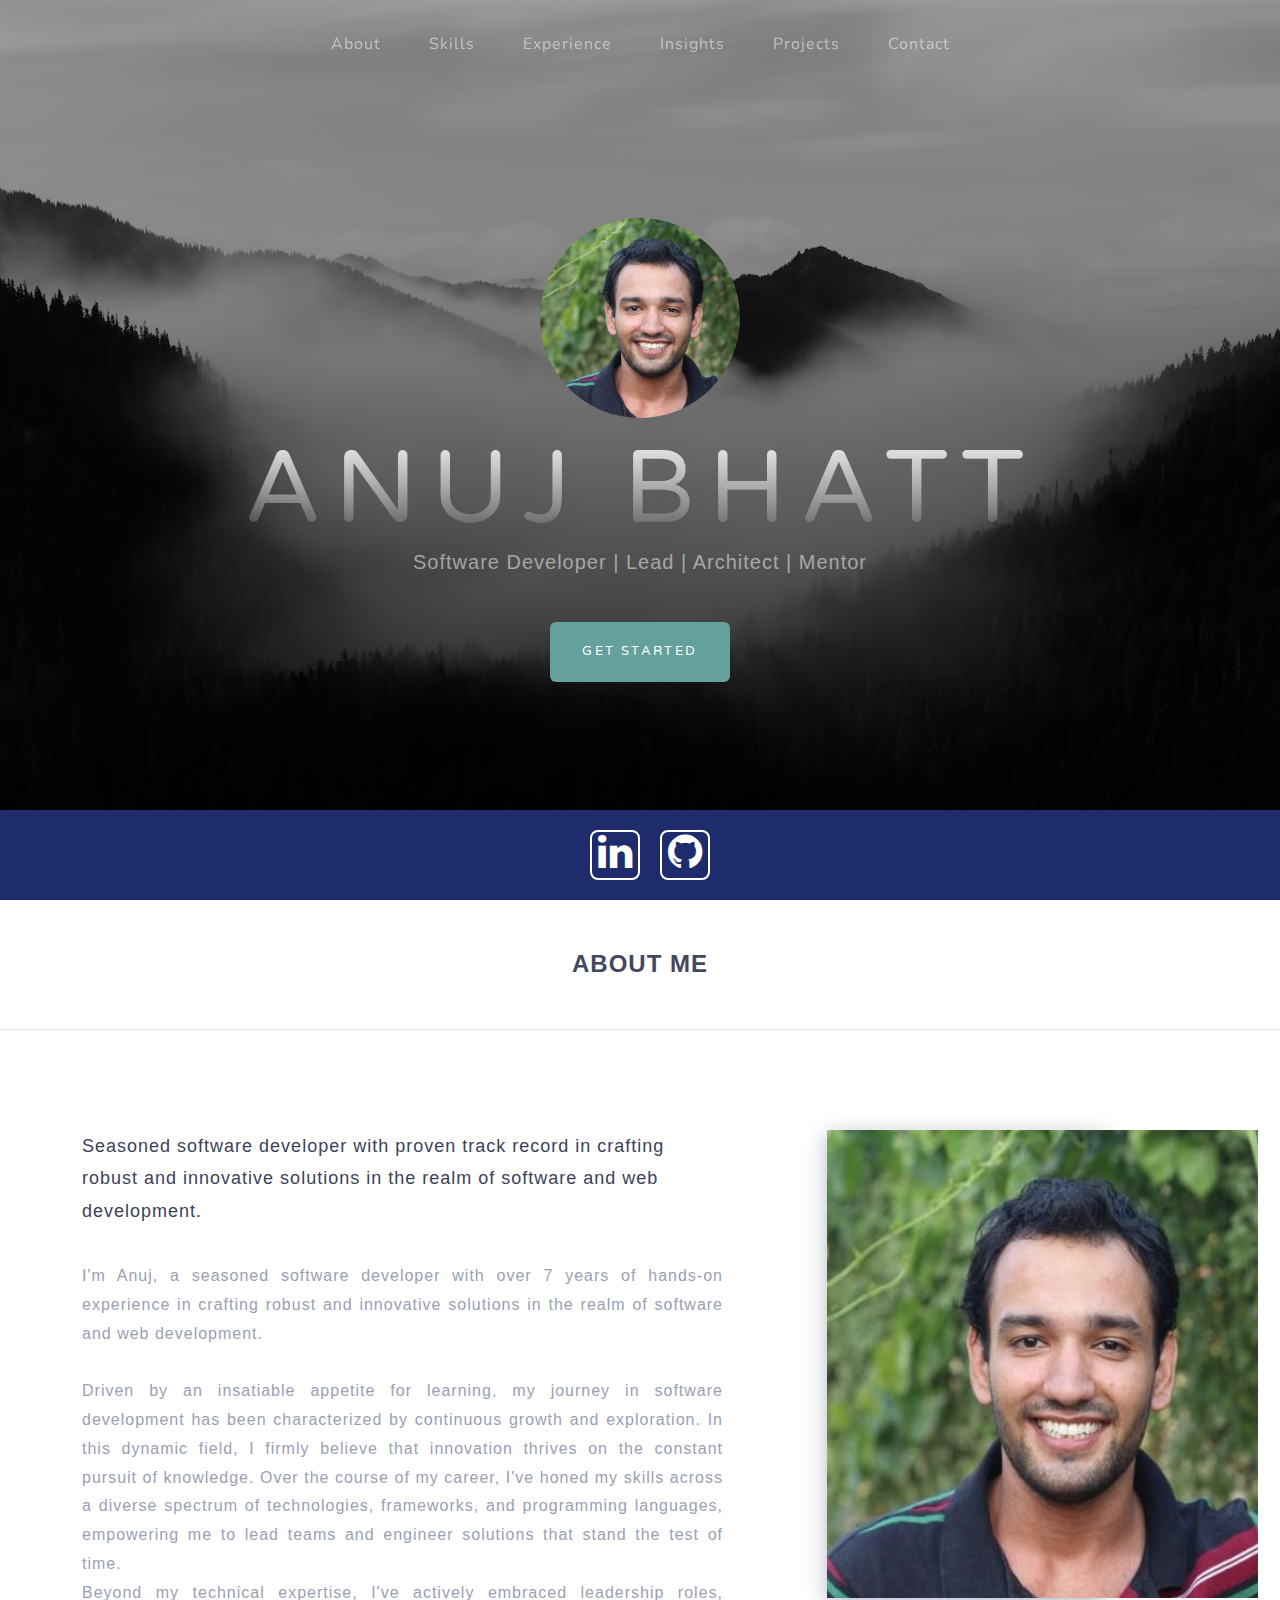
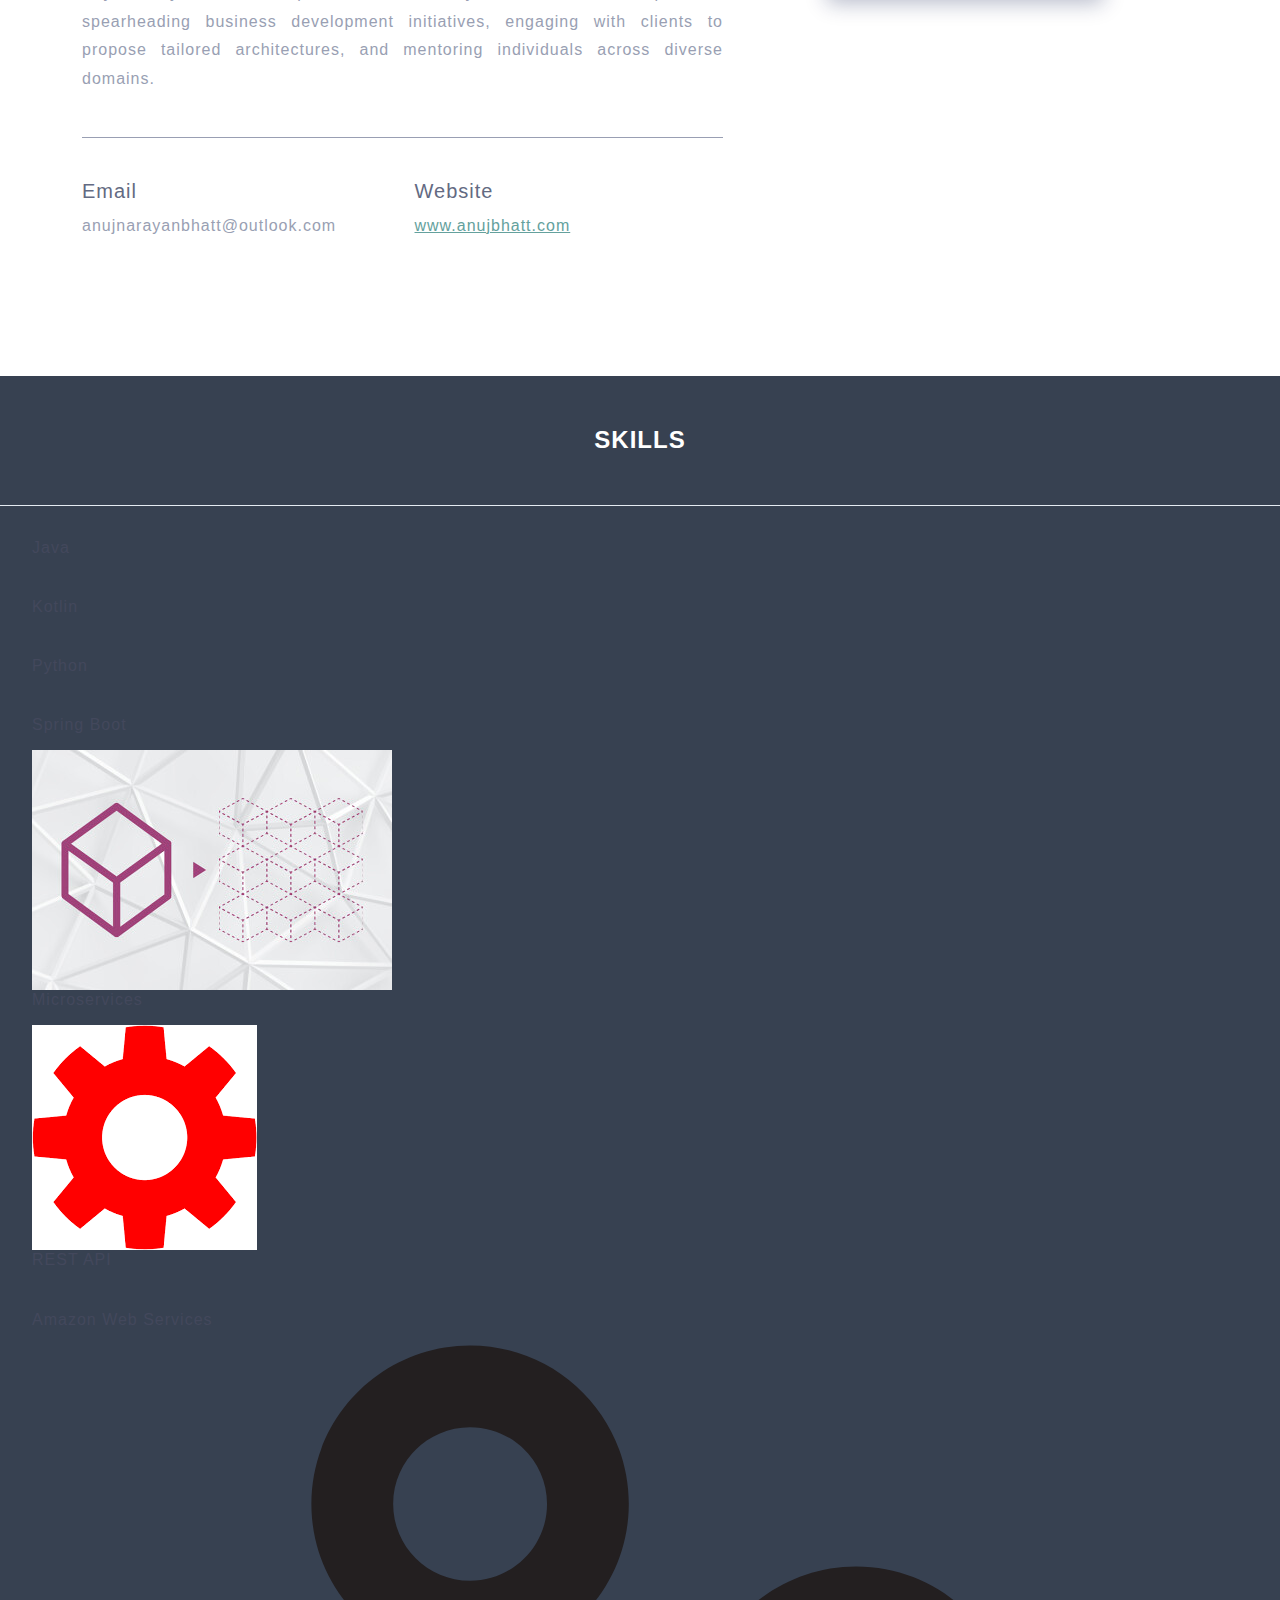
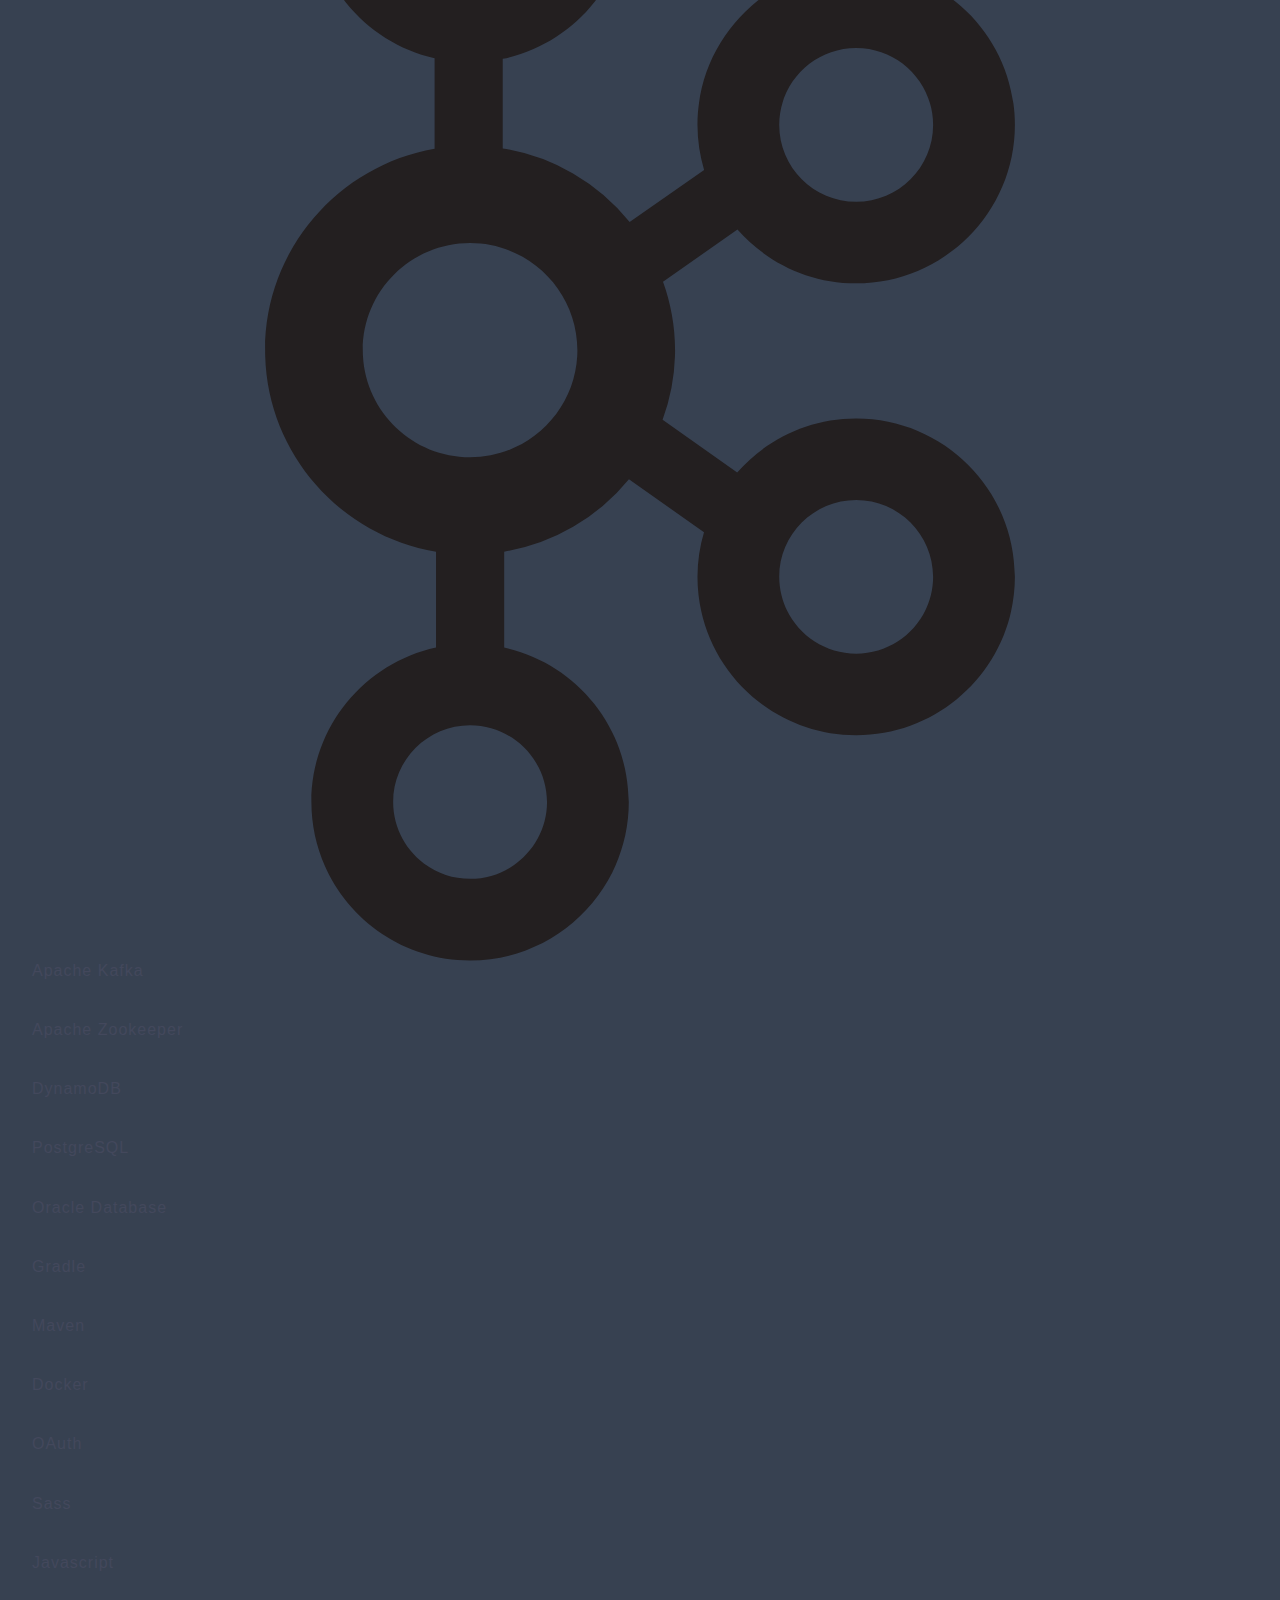
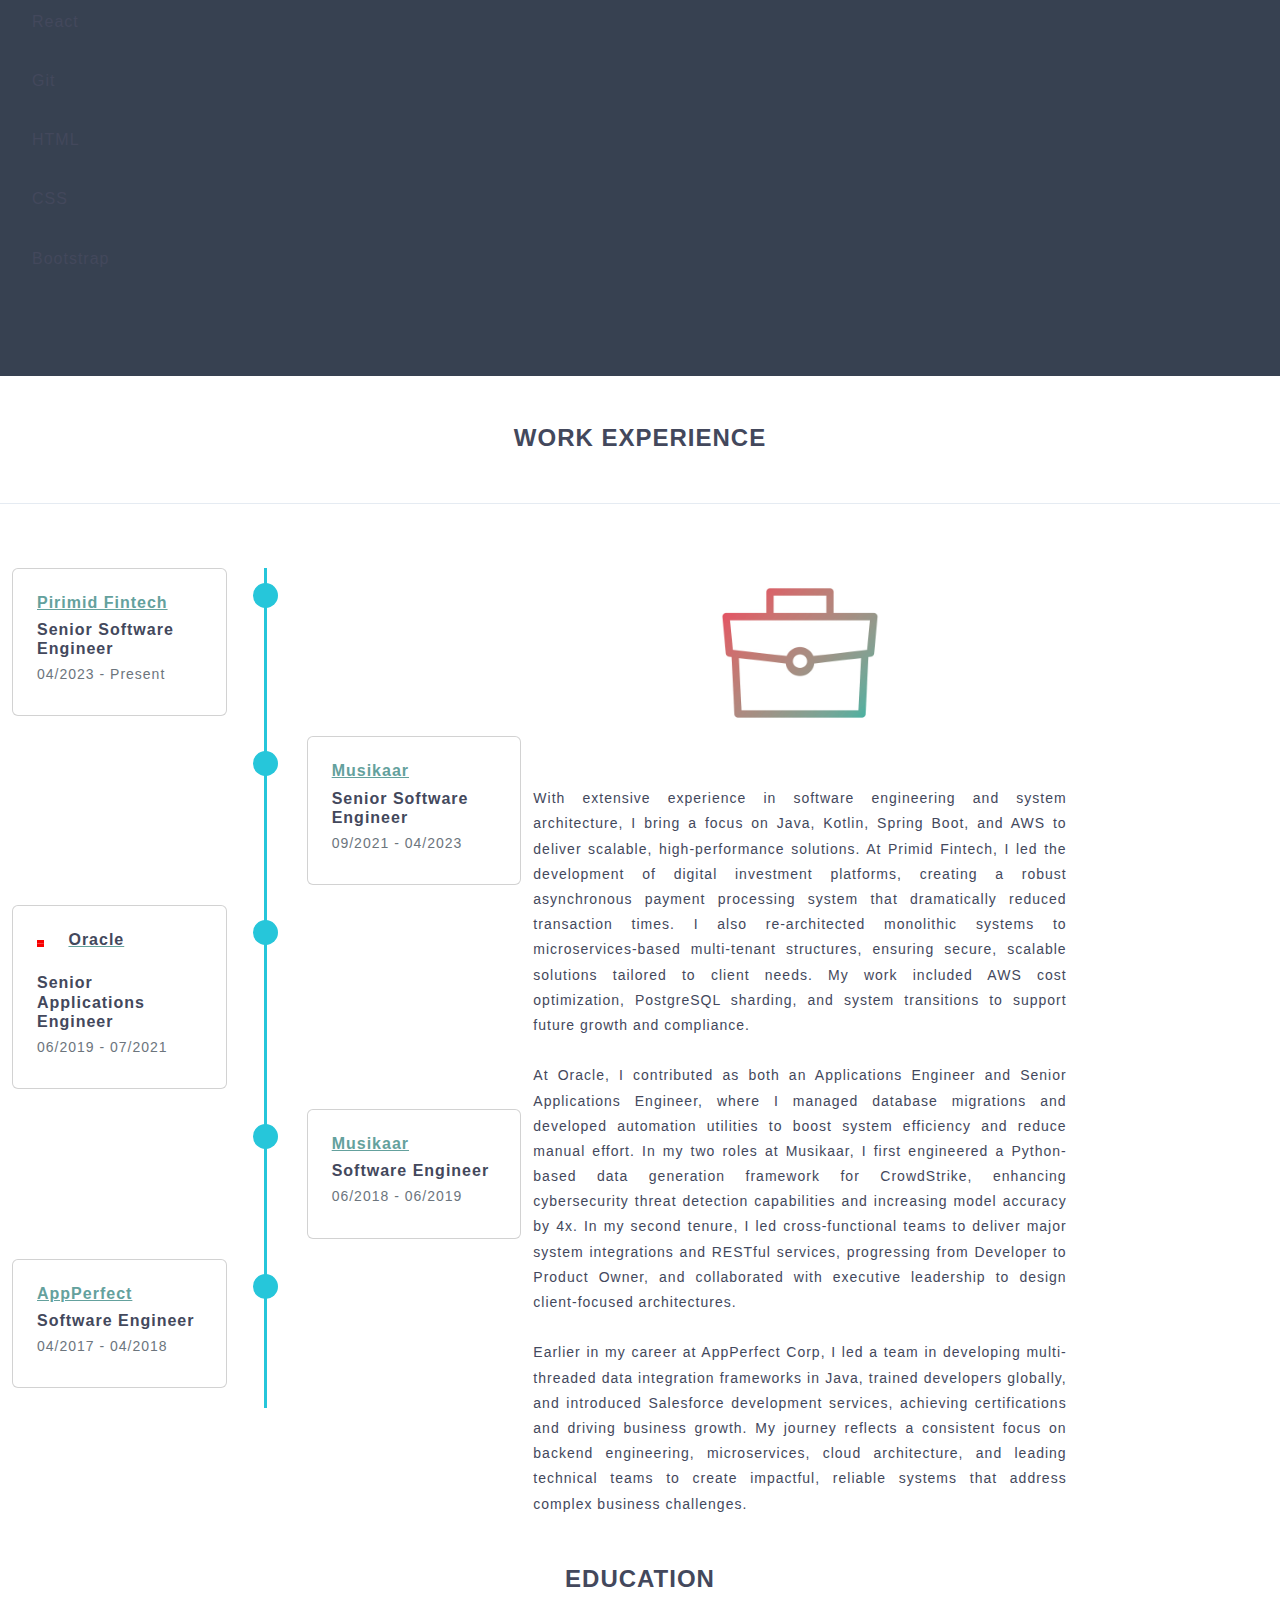
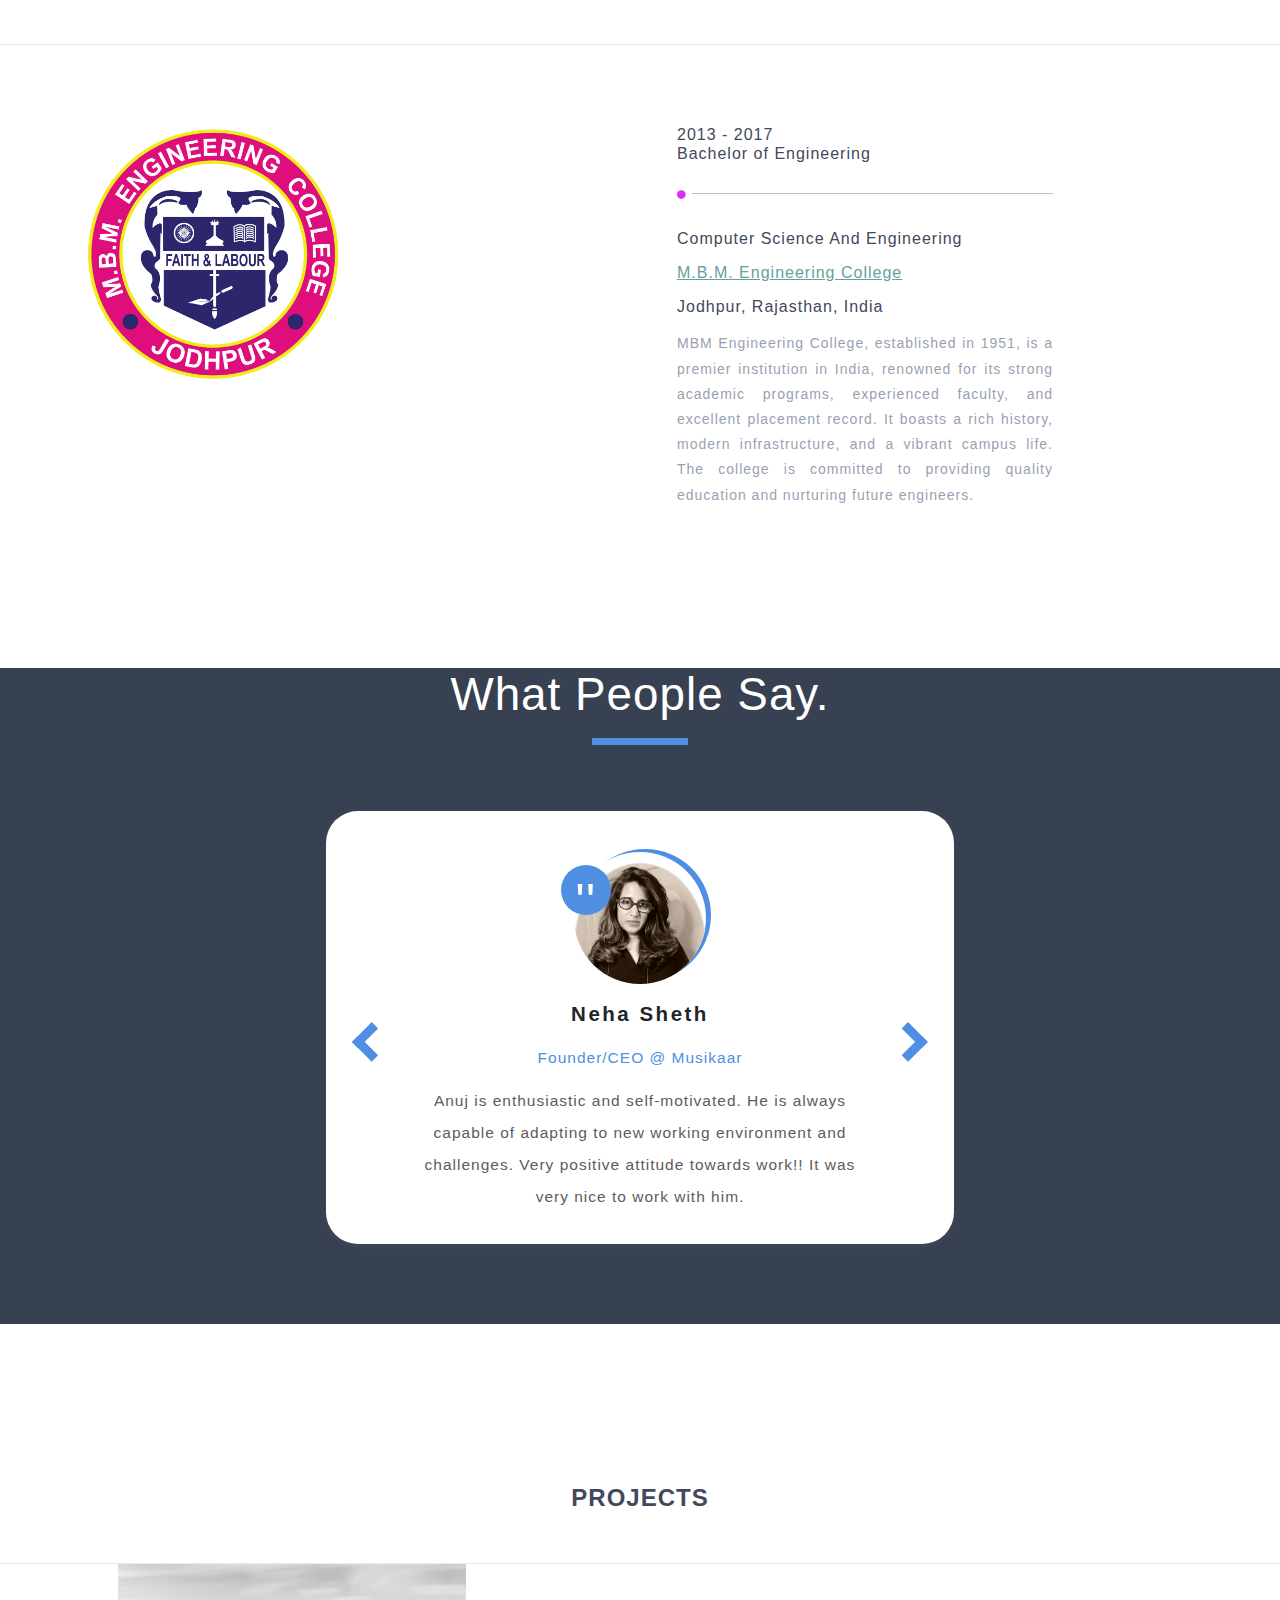
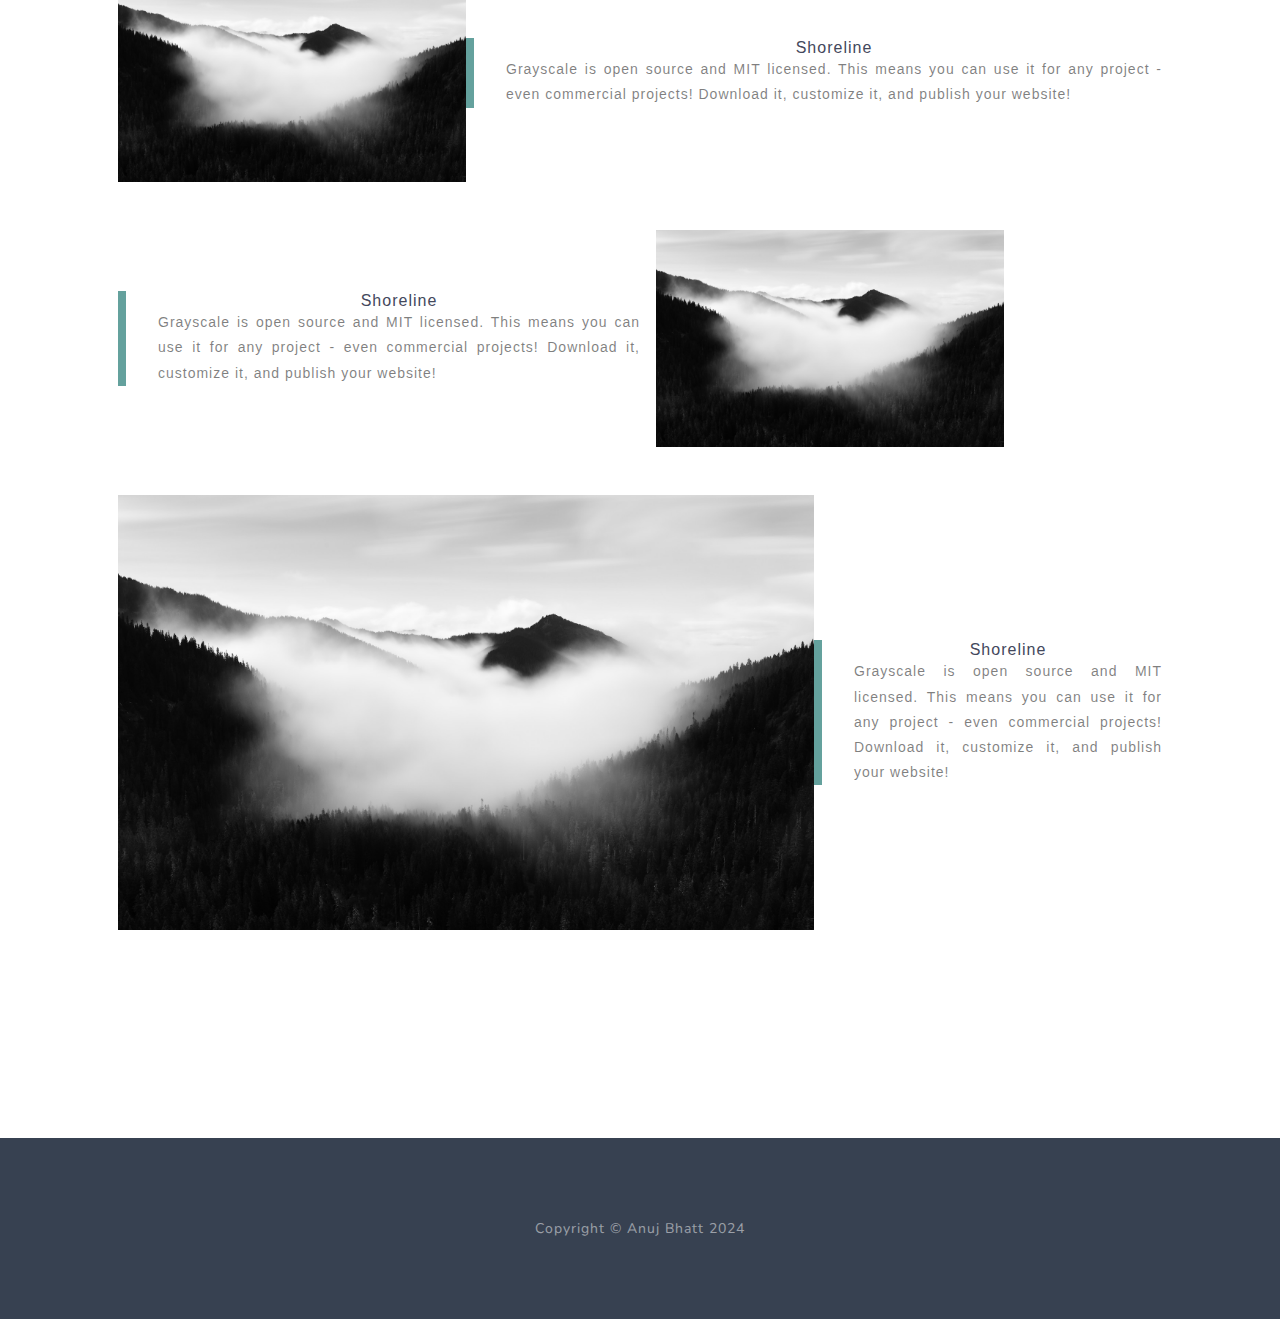
==== commit 65f7db3c: "footer" ====
--- a/index.html
+++ b/index.html
@@ -480,7 +480,7 @@
             </div>
         </section> -->
         <!-- Footer-->
-        <footer style="background-color: #374151;" class="footer small text-center text-white-50"><div class="container px-4 px-lg-5">Copyright &copy; Your Website 2023</div></footer>
+        <footer style="background-color: #374151;" class="footer small text-center text-white-50"><div class="container px-4 px-lg-5">Copyright &copy; Anuj Bhatt 2024</div></footer>
         <!-- Bootstrap core JS-->
         <script src="https://cdn.jsdelivr.net/npm/bootstrap@5.2.3/dist/js/bootstrap.bundle.min.js"></script>
         <!-- Core theme JS-->
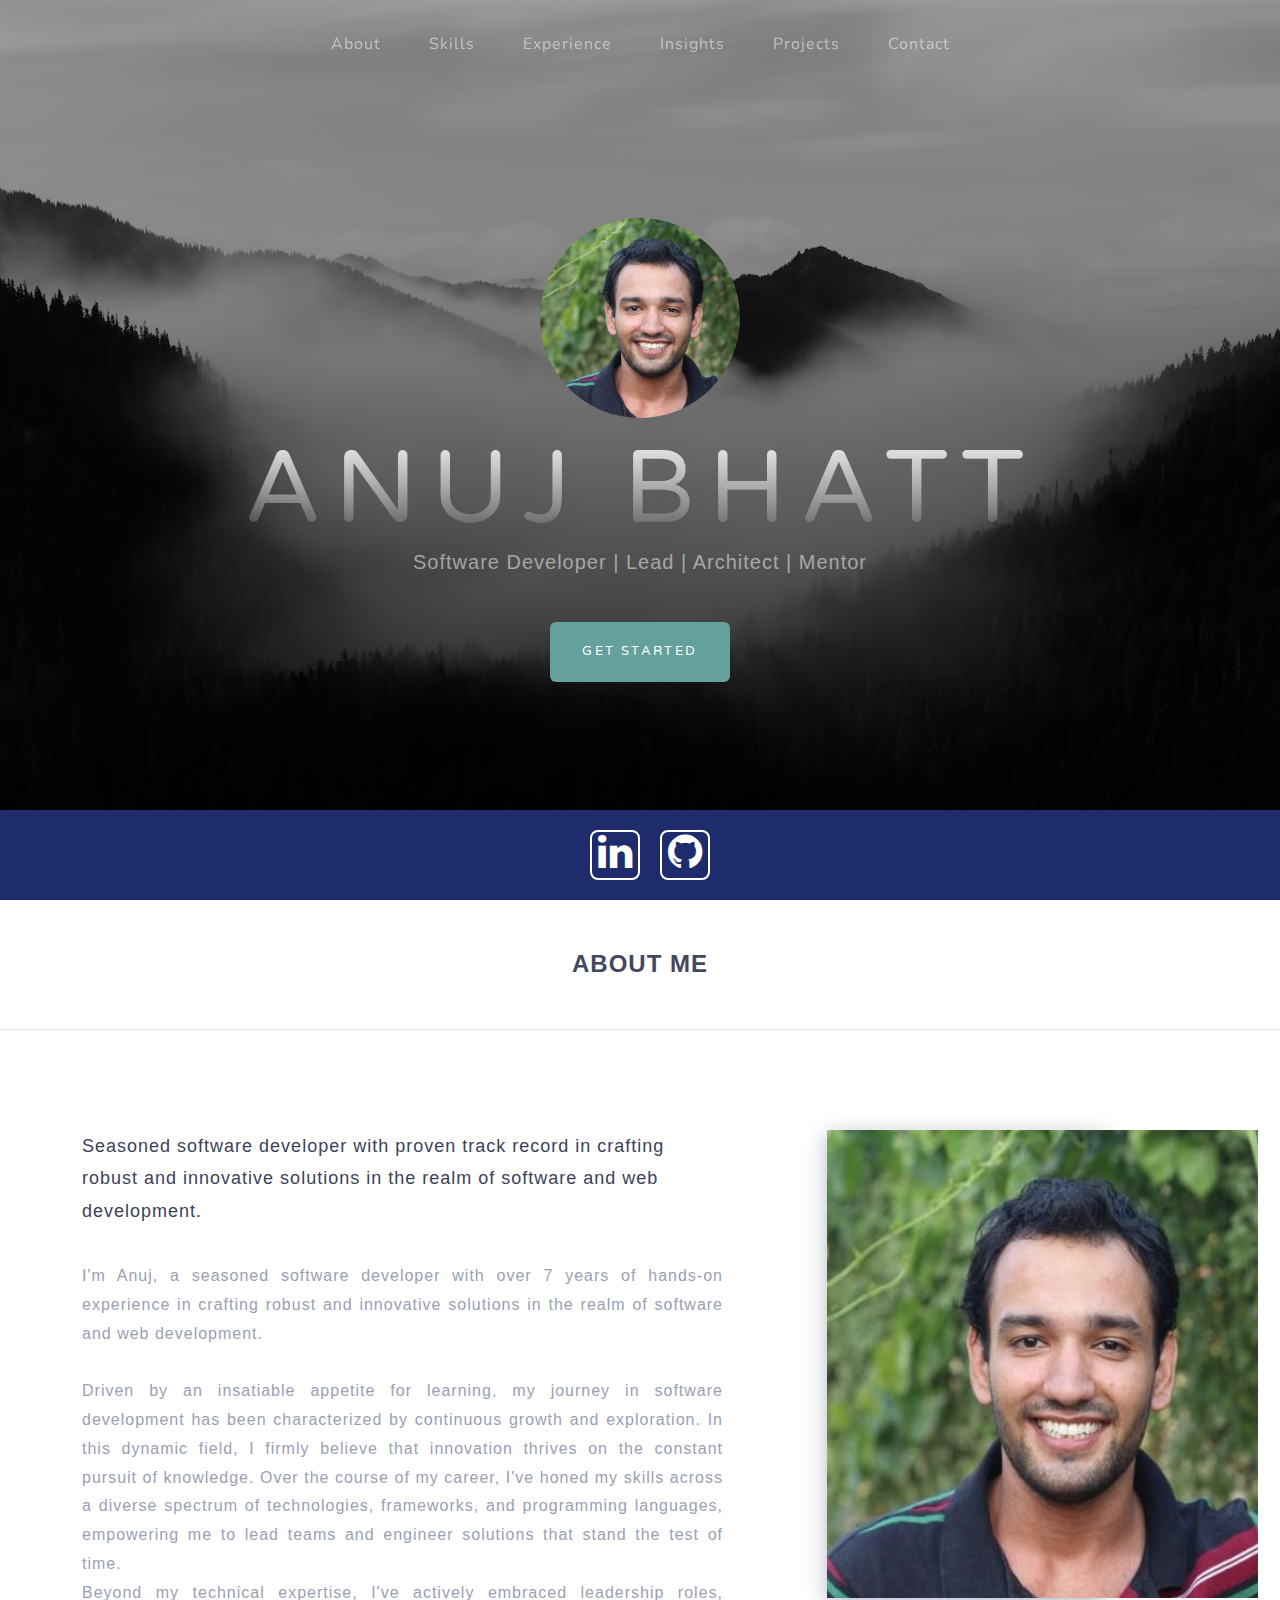
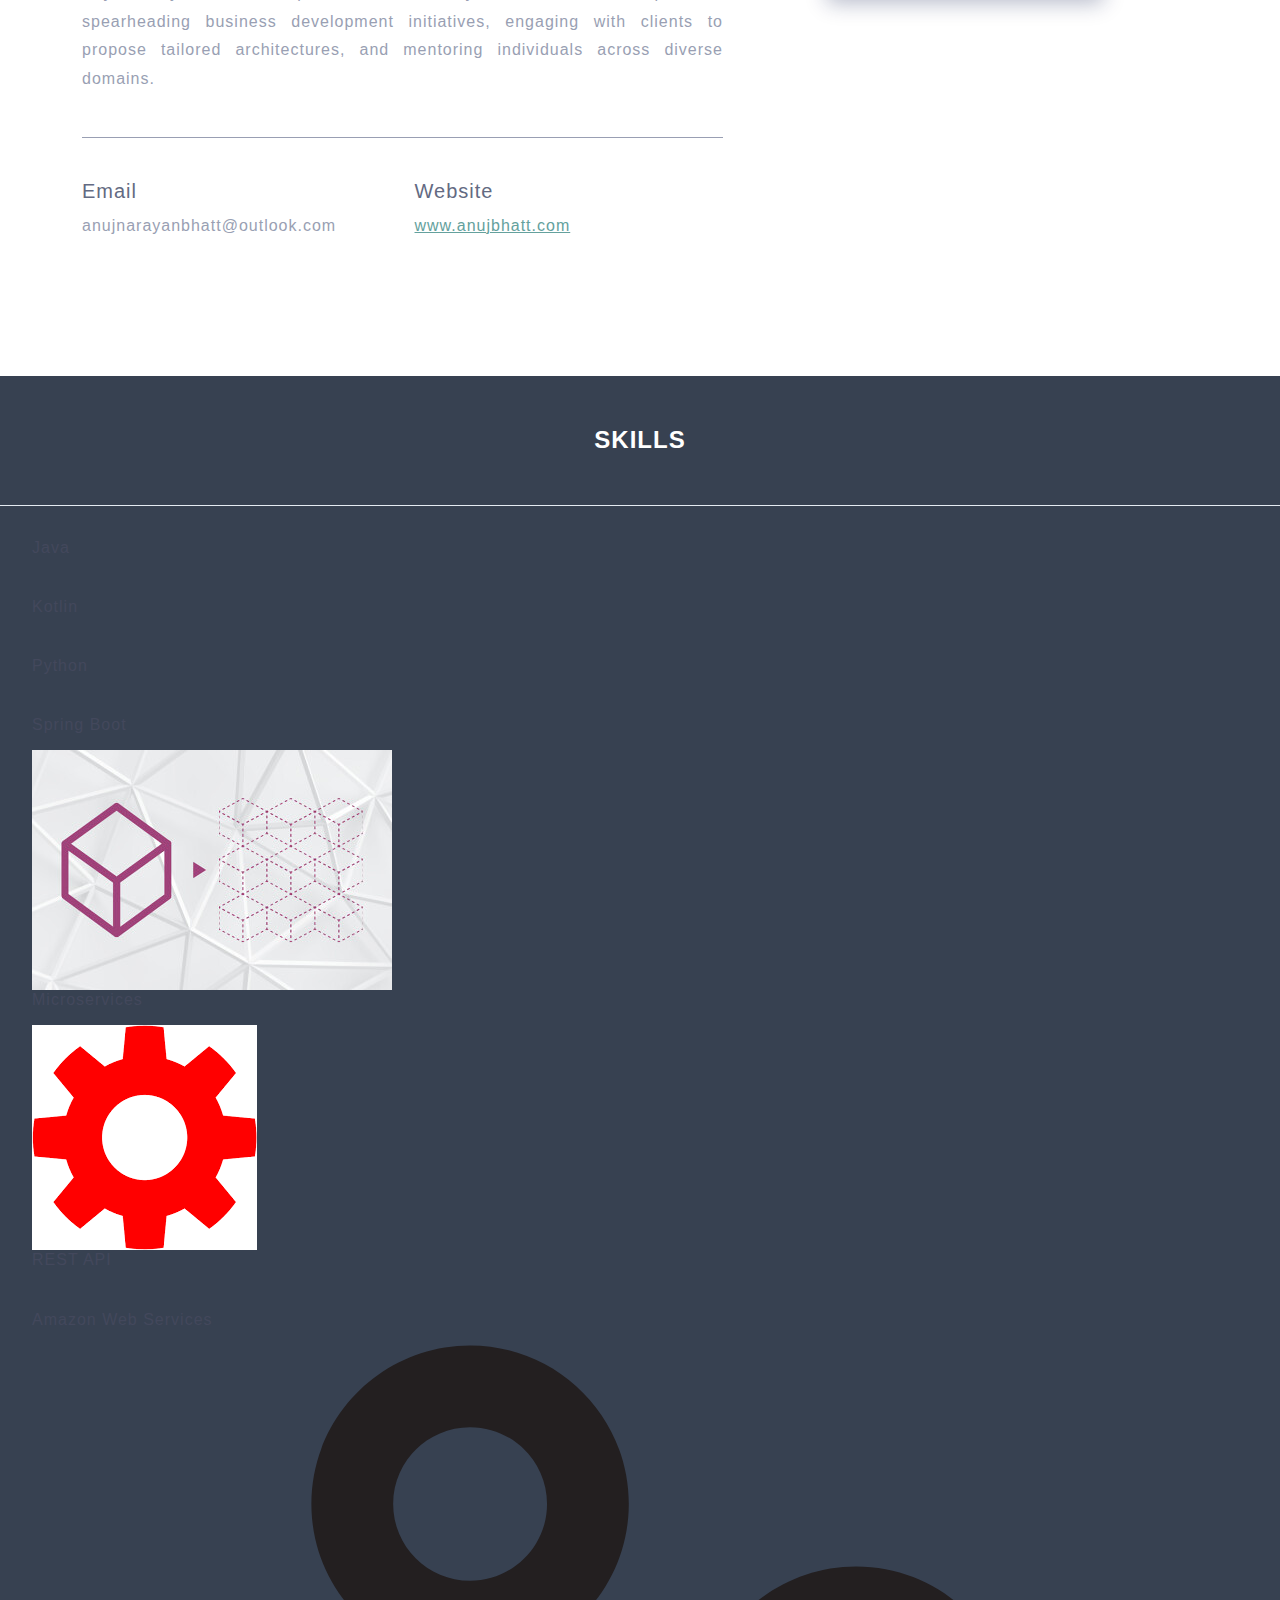
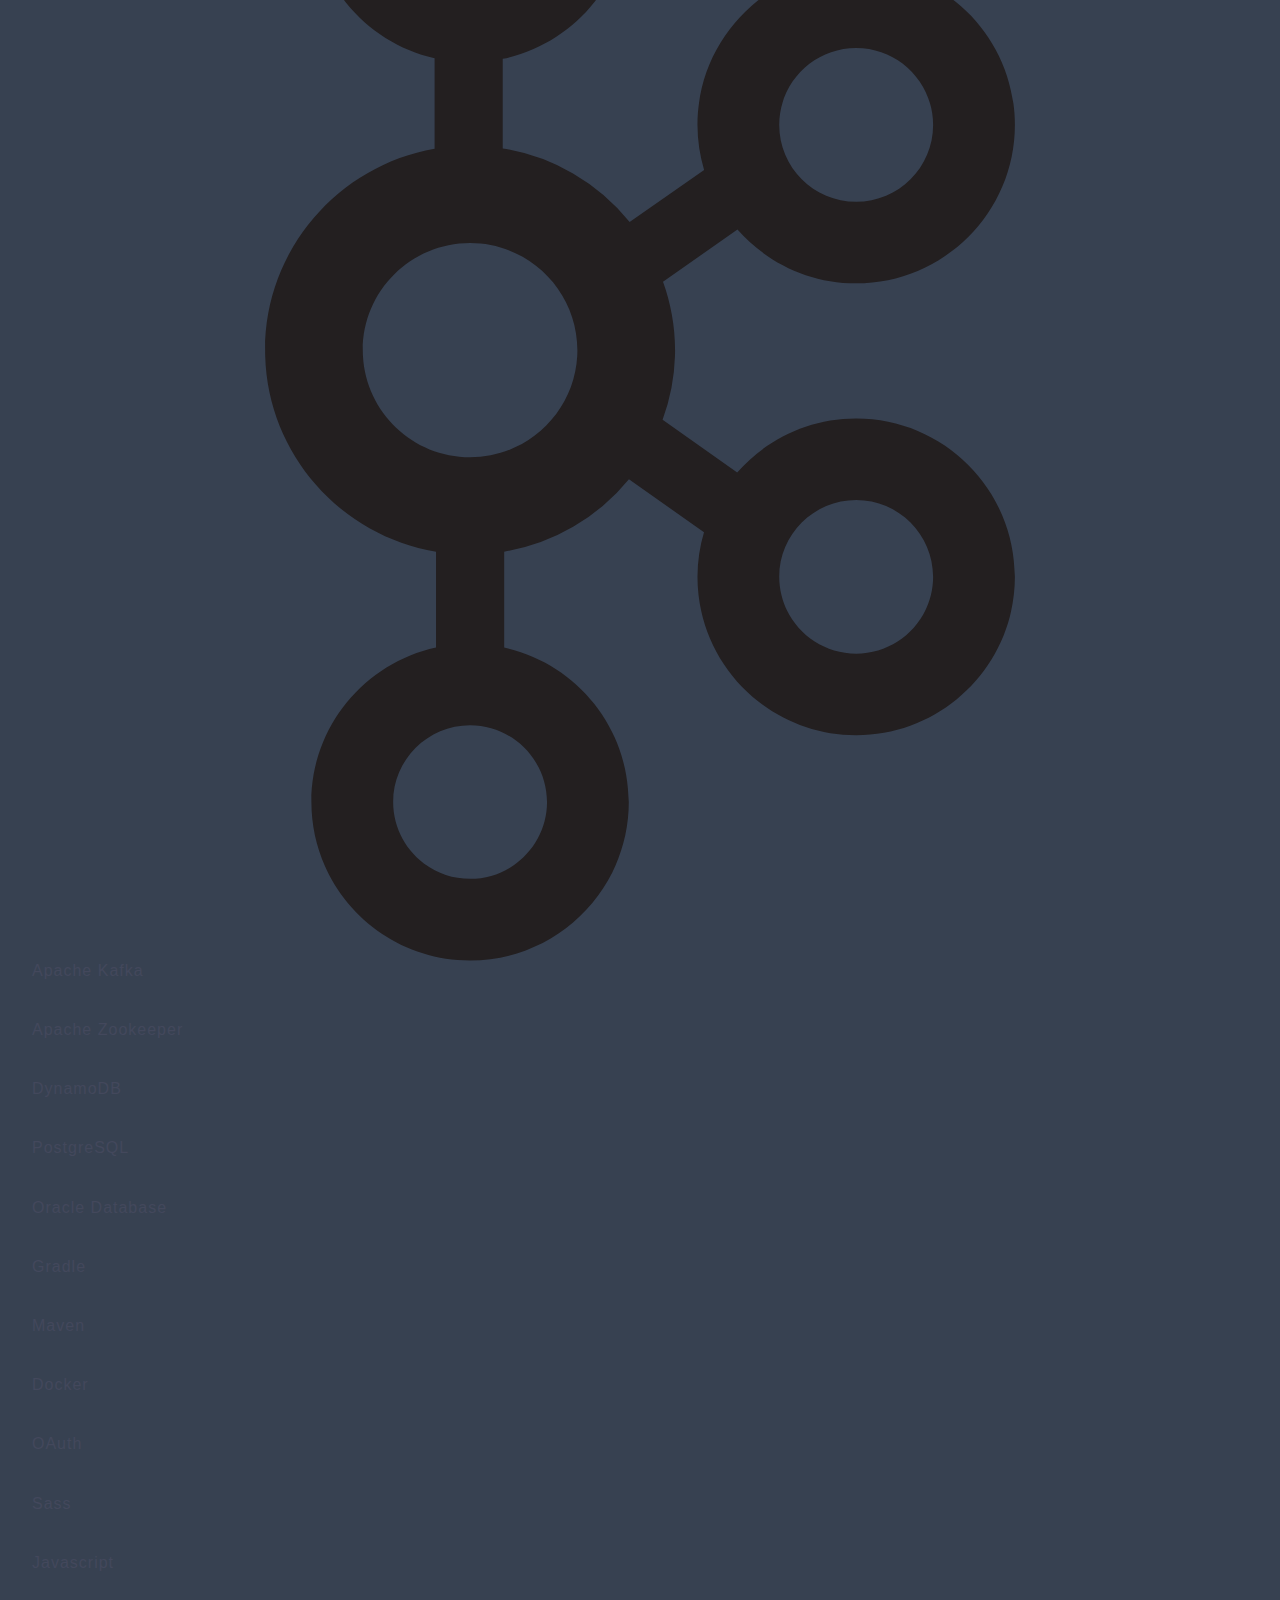
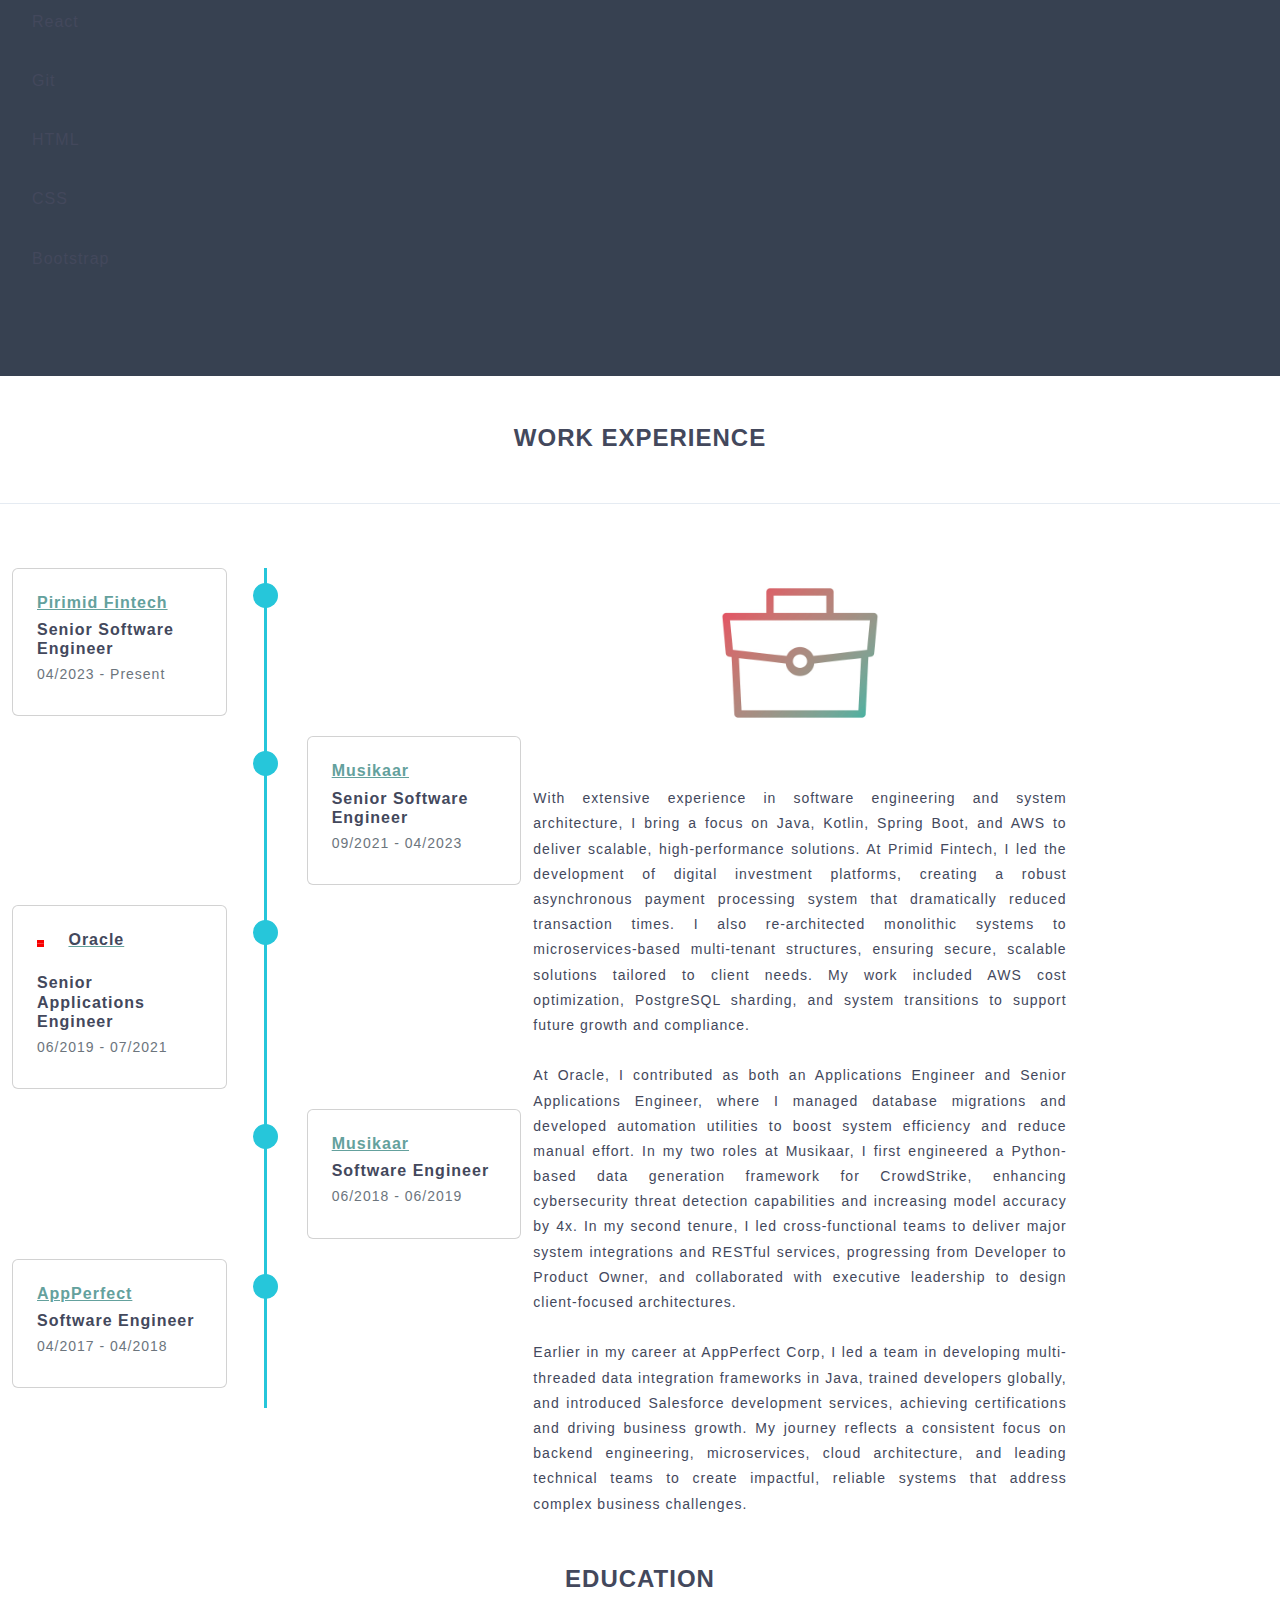
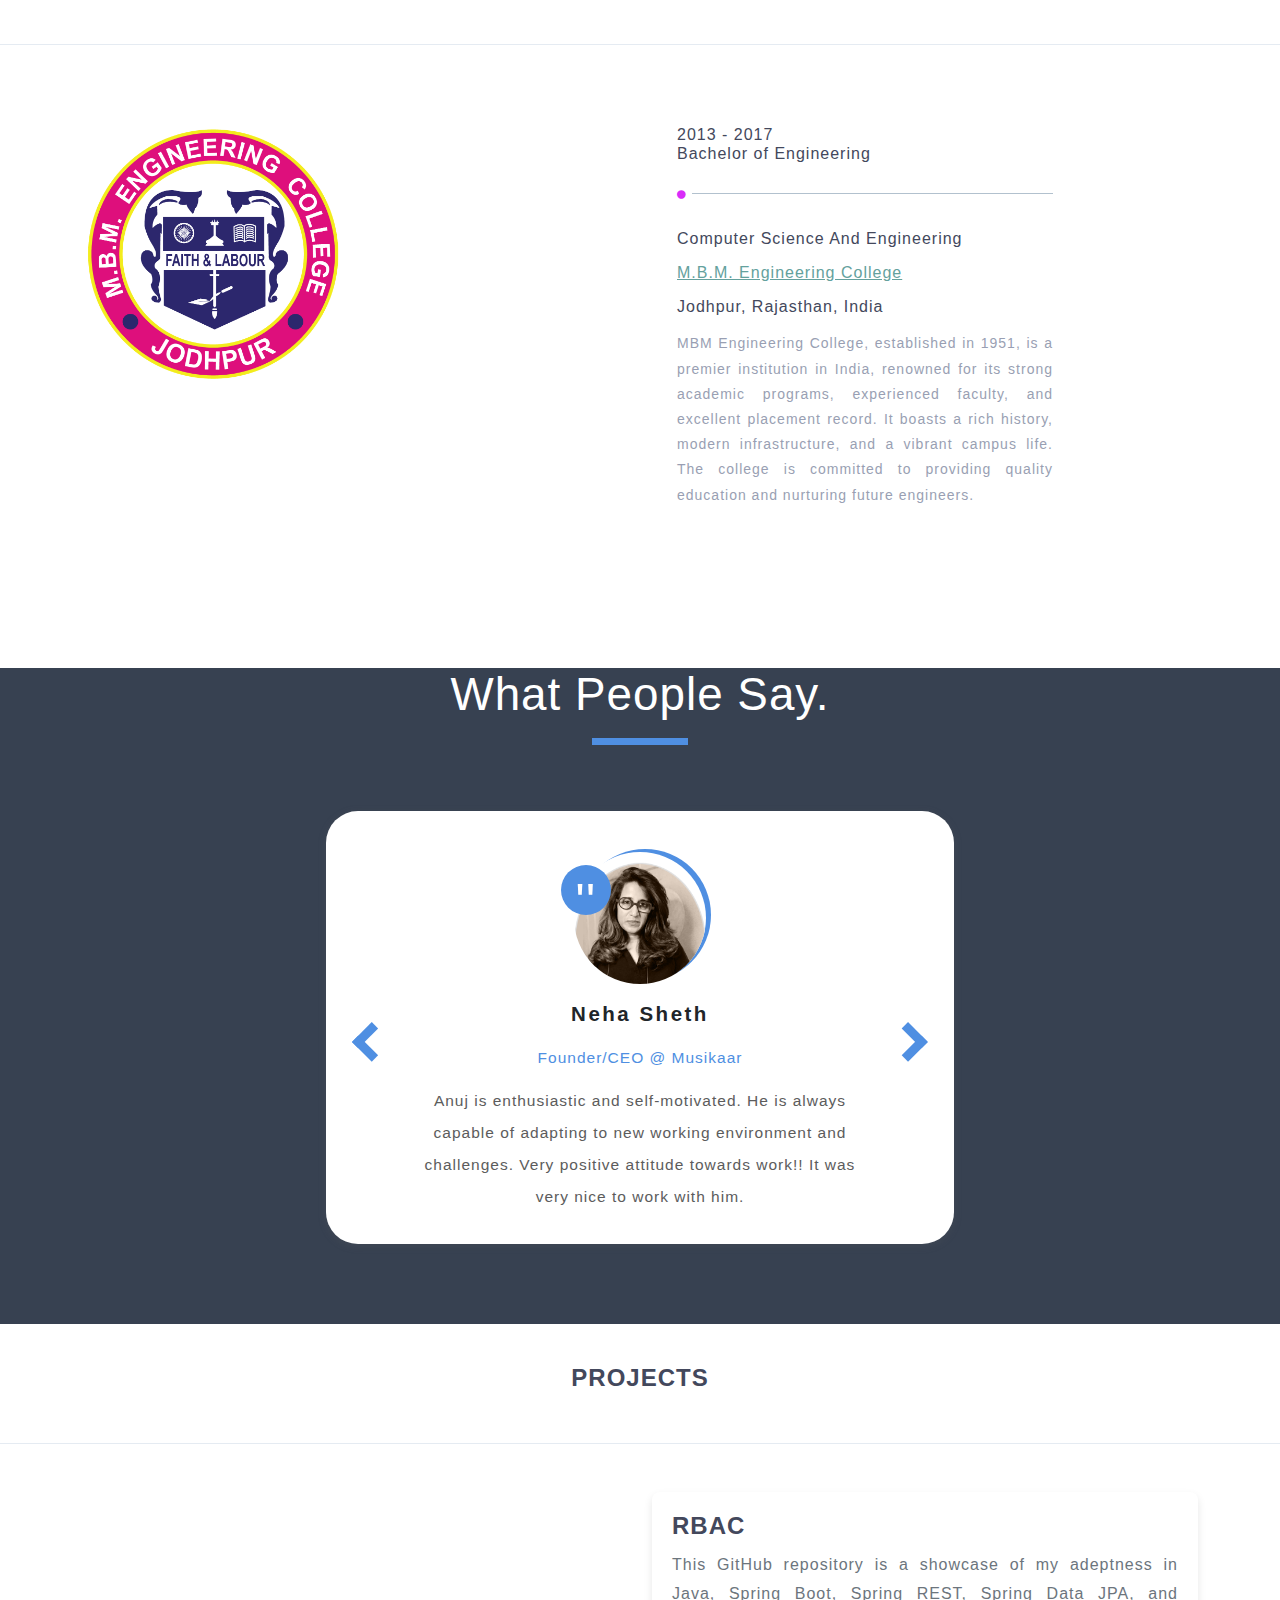
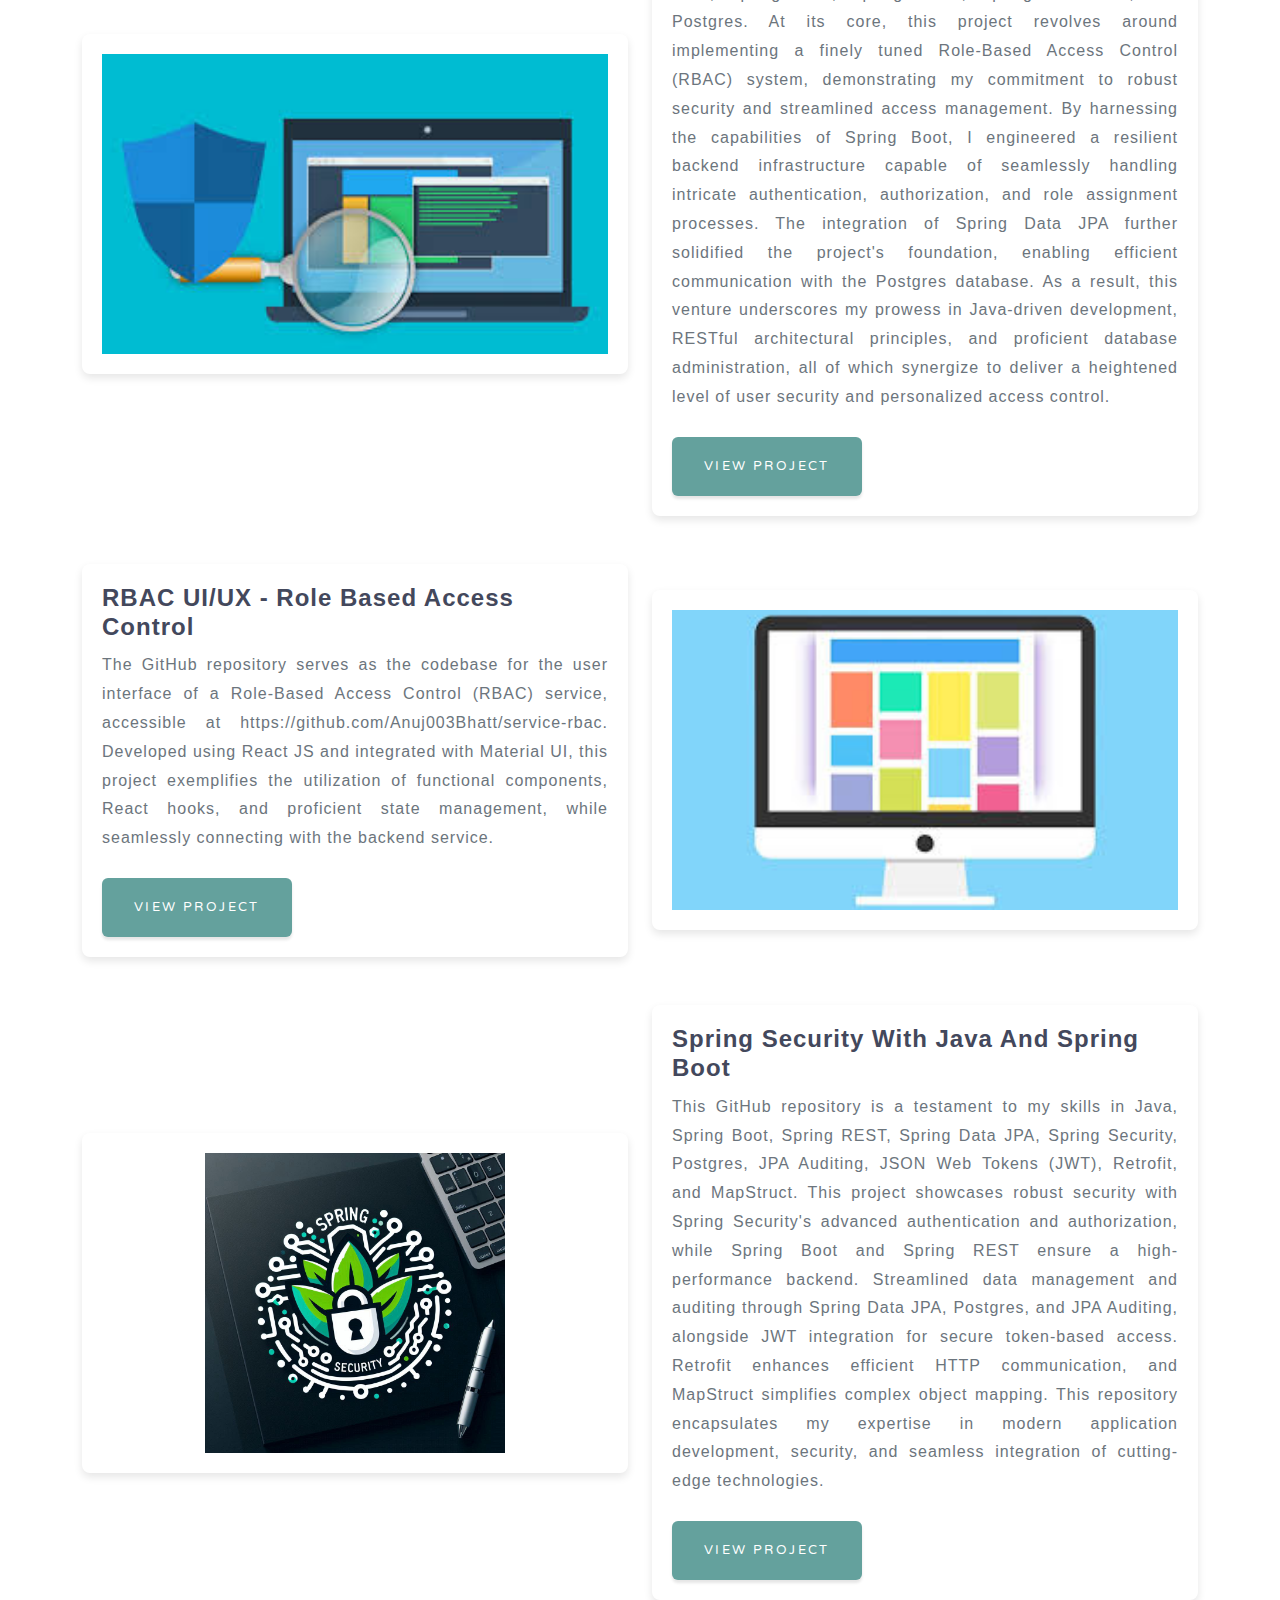
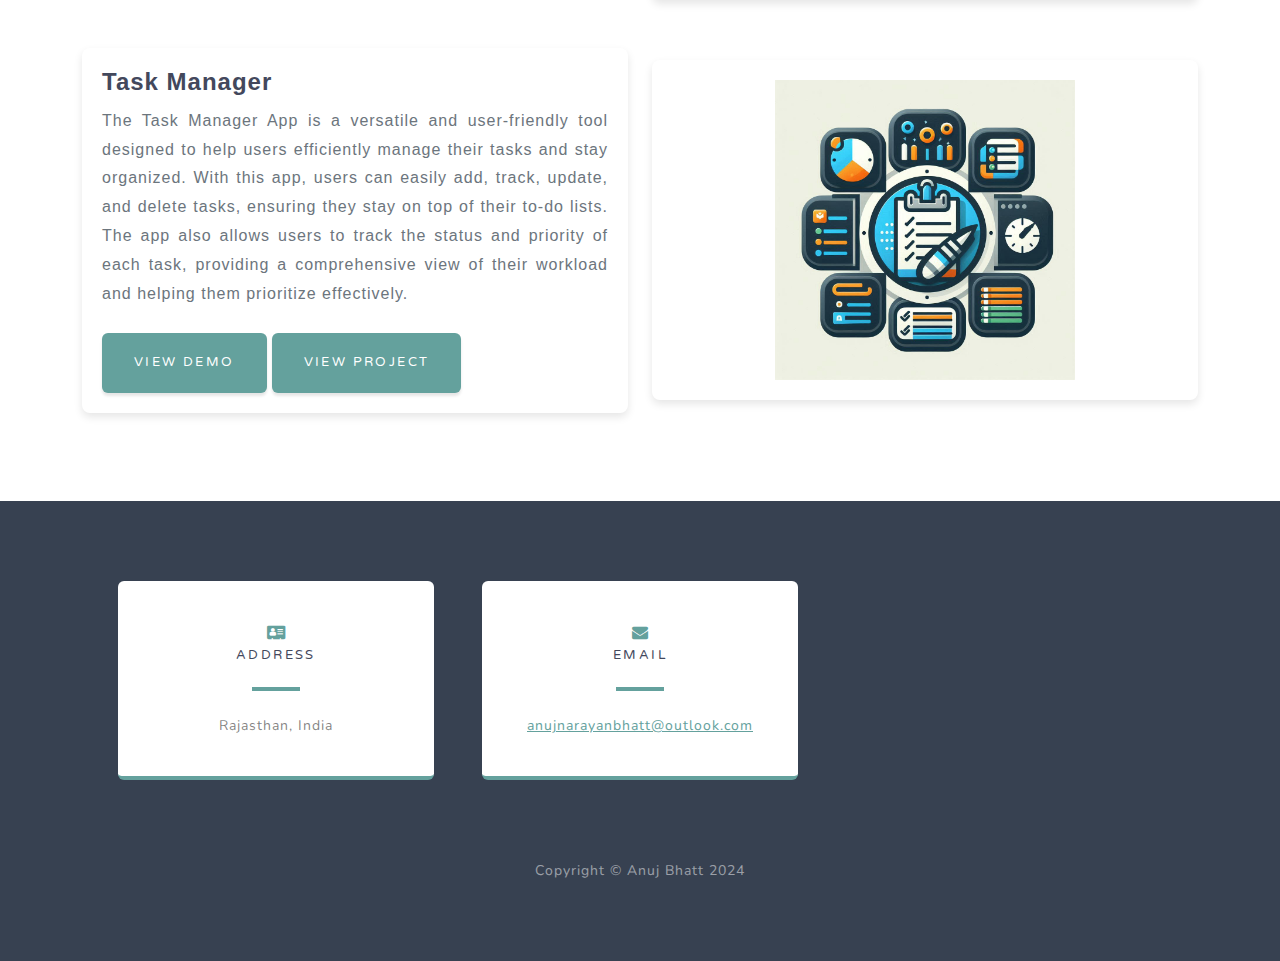
==== commit 6880c93b: "projects" ====
--- a/index.html
+++ b/index.html
@@ -412,54 +412,97 @@
             
         </section>
 
-        <!-- Projects-->
-        <section class="projects-section" id="projects">
-            <div class="section-heading text-center">
-				<h2 class="abouth2" >Projects</h2>
-			</div>
-            <div class="container px-4 px-lg-5">
-                <!-- Featured Project Row-->
-                <div class="row gx-0 mb-4 mb-lg-5 align-items-center">
-                    <div class="col-xl-4 col-lg-5">
-                        <img class="img-fluid mb-3 mb-lg-0" src="assets/img/bg-masthead.jpg" alt="..." /></div>
-                    <div class="col-xl-8 col-lg-7">
-                        <div class="featured-text text-center text-lg-left">
-                            <h4>Shoreline</h4>
-                            <p class="text-black-50 mb-0">Grayscale is open source and MIT licensed. This means you can use it for any project - even commercial projects! Download it, customize it, and publish your website!</p>
-                        </div>
-                    </div>
-                </div>
-                <div class="row gx-0 mb-4 mb-lg-5 align-items-center">
-                    <div class="col-xl-6 col-lg-6" style="margin-right: 1em;">
-                        <div class="featured-text text-center text-lg-left">
-                            <h4>Shoreline</h4>
-                            <p class="text-black-50 mb-0">Grayscale is open source and MIT licensed. This means you can use it for any project - even commercial projects! Download it, customize it, and publish your website!</p>
-                        </div>
-                    </div>
-                    <div class="col-xl-4 col-lg-5">
-                        <img class="img-fluid mb-3 mb-lg-0" src="assets/img/bg-masthead.jpg" alt="..." />
-                    </div>
-                    
-                </div>
-                <div class="row gx-0 mb-4 mb-lg-5 align-items-center">
-                    <div class="col-xl-8 col-lg-7"><img class="img-fluid mb-3 mb-lg-0" src="assets/img/bg-masthead.jpg" alt="..." /></div>
-                    <div class="col-xl-4 col-lg-5">
-                        <div class="featured-text text-center text-lg-left">
-                            <h4>Shoreline</h4>
-                            <p class="text-black-50 mb-0">Grayscale is open source and MIT licensed. This means you can use it for any project - even commercial projects! Download it, customize it, and publish your website!</p>
-                        </div>
-                    </div>
-                </div>
-                
-        </section>
+        <!-- Projects Section -->
+  <section id="projects" class="project-container">
+    <div class="section-heading text-center">
+        <h2 class="abouth2" >Projects</h2>
+    </div>
+    <div class="container mt-5">
+
+      <!-- Project 1: Image on left, Description on right -->
+      <div class="row align-items-center mb-5">
+        <div class="col-md-6 order-md-1">
+          <div class="project-card">
+            <div class="project-image">
+              <img src="assets/img/icons/rbac.jpeg" alt="Project 1">
+            </div>
+          </div>
+        </div>
+        <div class="col-md-6 order-md-2">
+          <div class="project-card">
+            <h2 class="project-title">RBAC</h2>
+            <p class="project-description">This GitHub repository is a showcase of my adeptness in Java, Spring Boot, Spring REST, Spring Data JPA, and Postgres. At its core, this project revolves around implementing a finely tuned Role-Based Access Control (RBAC) system, demonstrating my commitment to robust security and streamlined access management. By harnessing the capabilities of Spring Boot, I engineered a resilient backend infrastructure capable of seamlessly handling intricate authentication, authorization, and role assignment processes. The integration of Spring Data JPA further solidified the project's foundation, enabling efficient communication with the Postgres database. As a result, this venture underscores my prowess in Java-driven development, RESTful architectural principles, and proficient database administration, all of which synergize to deliver a heightened level of user security and personalized access control.</p>
+            <a href="https://github.com/Anuj003Bhatt/service-rbac" class="btn btn-primary project-button">View Project</a>
+          </div>
+        </div>
+      </div>
+
+      <!-- Project 2: Image on right, Description on left -->
+      <div class="row align-items-center mb-5">
+        <div class="col-md-6 order-md-2">
+          <div class="project-card">
+            <div class="project-image">
+              <img src="assets/img/icons/uiux.jpeg" alt="RBAC UI">
+            </div>
+          </div>
+        </div>
+        <div class="col-md-6 order-md-1">
+          <div class="project-card">
+            <h2 class="project-title">RBAC UI/UX - Role Based Access Control</h2>
+            <p class="project-description">The GitHub repository serves as the codebase for the user interface of a Role-Based Access Control (RBAC) service, accessible at https://github.com/Anuj003Bhatt/service-rbac. Developed using React JS and integrated with Material UI, this project exemplifies the utilization of functional components, React hooks, and proficient state management, while seamlessly connecting with the backend service.</p>
+            <a href="https://github.com/Anuj003Bhatt/rbac-ui" class="btn btn-primary project-button">View Project</a>
+          </div>
+        </div>
+      </div>
+
+      <!-- Project 3: Image on left, Description on right -->
+      <div class="row align-items-center mb-5">
+        <div class="col-md-6 order-md-1">
+          <div class="project-card">
+            <div class="project-image">
+              <img src="assets/img/icons/spring_security.jpeg" style="object-fit: contain;" alt="Spring Boot Security Java">
+            </div>
+          </div>
+        </div>
+        <div class="col-md-6 order-md-2">
+          <div class="project-card">
+            <h2 class="project-title">Spring Security with Java and Spring Boot</h2>
+            <p class="project-description">This GitHub repository is a testament to my skills in Java, Spring Boot, Spring REST, Spring Data JPA, Spring Security, Postgres, JPA Auditing, JSON Web Tokens (JWT), Retrofit, and MapStruct. This project showcases robust security with Spring Security's advanced authentication and authorization, while Spring Boot and Spring REST ensure a high-performance backend. Streamlined data management and auditing through Spring Data JPA, Postgres, and JPA Auditing, alongside JWT integration for secure token-based access. Retrofit enhances efficient HTTP communication, and MapStruct simplifies complex object mapping. This repository encapsulates my expertise in modern application development, security, and seamless integration of cutting-edge technologies.</p>
+            <a href="https://github.com/Anuj003Bhatt/spring-security" class="btn btn-primary project-button">View Project</a>
+          </div>
+        </div>
+      </div>
+
+      <!-- Project 4: Image on right, Description on left -->
+      <div class="row align-items-center mb-5">
+        <div class="col-md-6 order-md-2">
+          <div class="project-card">
+            <div class="project-image">
+              <img src="assets/img/icons/tm.jpeg" style="object-fit: contain;" alt="Task Manager">
+            </div>
+          </div>
+        </div>
+        <div class="col-md-6 order-md-1">
+          <div class="project-card">
+            <h2 class="project-title">Task Manager</h2>
+            <p class="project-description">The Task Manager App is a versatile and user-friendly tool designed to help users efficiently manage their tasks and stay organized. With this app, users can easily add, track, update, and delete tasks, ensuring they stay on top of their to-do lists. The app also allows users to track the status and priority of each task, providing a comprehensive view of their workload and helping them prioritize effectively.</p>
+            <a href="https://drive.google.com/file/d/1EAu_w0zOA-vxBySYy_HwkI0cSuxh0BqN/view?usp=sharing" class="btn btn-primary project-button">View Demo</a>
+            <a href="https://github.com/Anuj003Bhatt/task-manager" class="btn btn-primary project-button">View Project</a>
+          </div>
+        </div>
+      </div>
+
+    </div>
+  </section>
+        
         <!-- Contact-->
-        <!-- <section class="contact-section" style="background-color: #374151;">
+        <section class="contact-section" style="background-color: #374151;">
             <div class="container px-4 px-lg-5">
                 <div class="row gx-4 gx-lg-5">
                     <div class="col-md-4 mb-3 mb-md-0">
                         <div class="card py-4 h-100">
                             <div class="card-body text-center">
-                                <i class="fas fa-map-marked-alt text-primary mb-2"></i>
+                                <i class="fa fa-address-card text-primary mb-2"></i>
                                 <h4 class="text-uppercase m-0">Address</h4>
                                 <hr class="my-4 mx-auto" />
                                 <div class="small text-black-50">Rajasthan, India</div>
@@ -469,7 +512,7 @@
                     <div class="col-md-4 mb-3 mb-md-0">
                         <div class="card py-4 h-100">
                             <div class="card-body text-center">
-                                <i class="fas fa-envelope text-primary mb-2"></i>
+                                <i class="fa fa-envelope text-primary mb-2"></i>
                                 <h4 class="text-uppercase m-0">Email</h4>
                                 <hr class="my-4 mx-auto" />
                                 <div class="small text-black-50"><a href="#!">anujnarayanbhatt@outlook.com</a></div>
@@ -478,7 +521,7 @@
                     </div>
                 </div>
             </div>
-        </section> -->
+        </section>
         <!-- Footer-->
         <footer style="background-color: #374151;" class="footer small text-center text-white-50"><div class="container px-4 px-lg-5">Copyright &copy; Anuj Bhatt 2024</div></footer>
         <!-- Bootstrap core JS-->
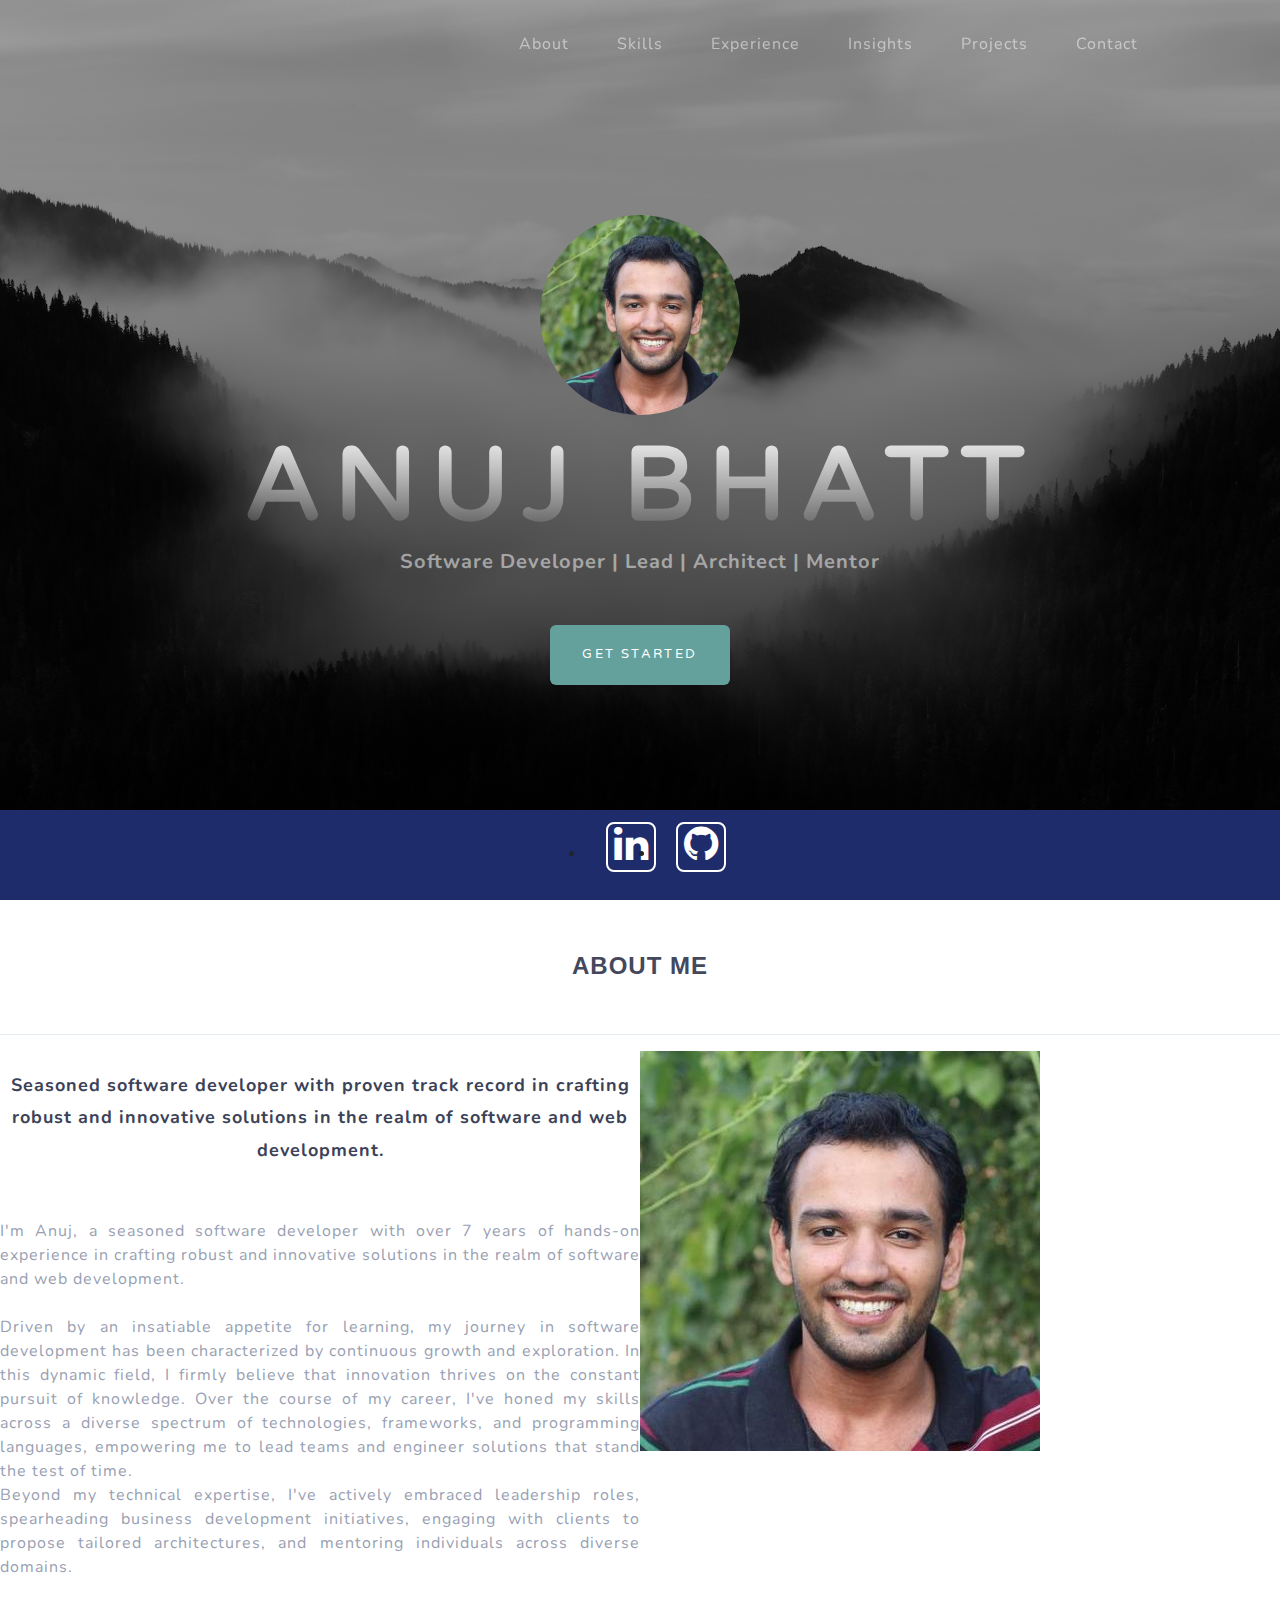
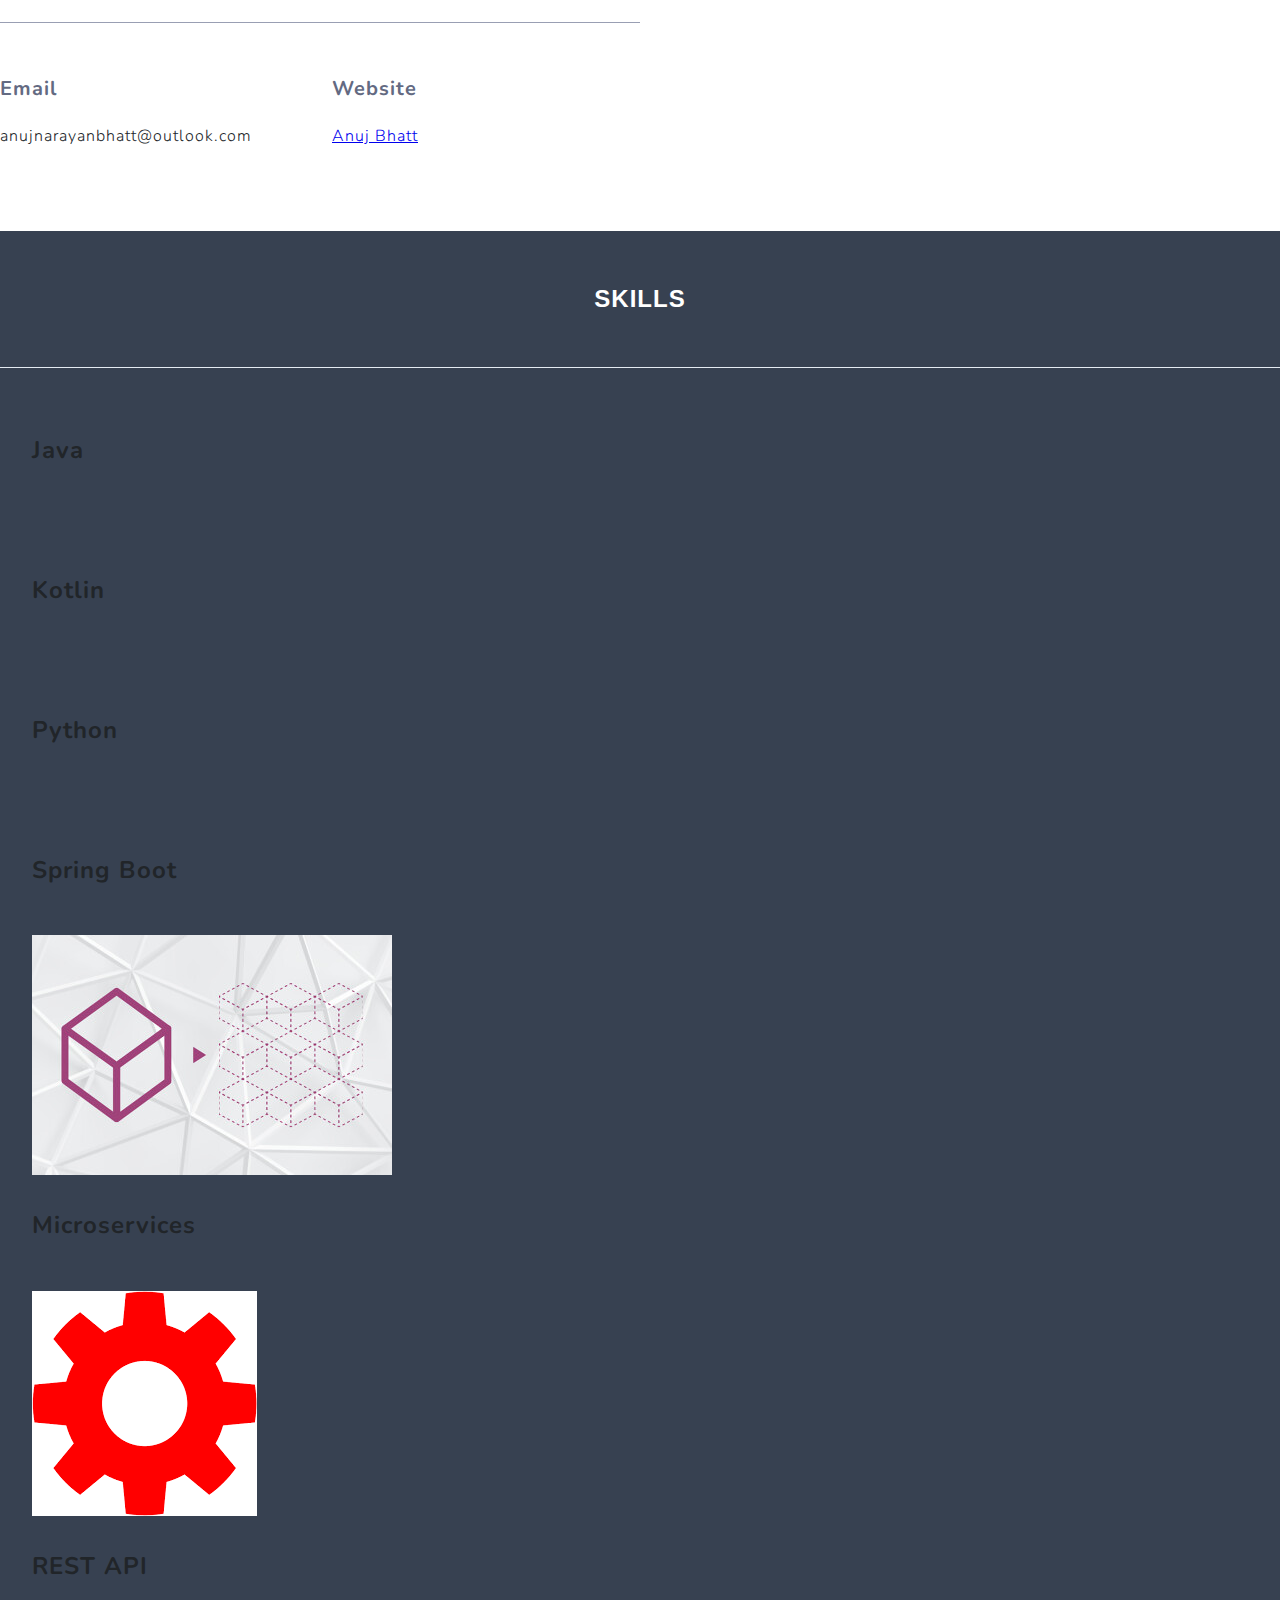
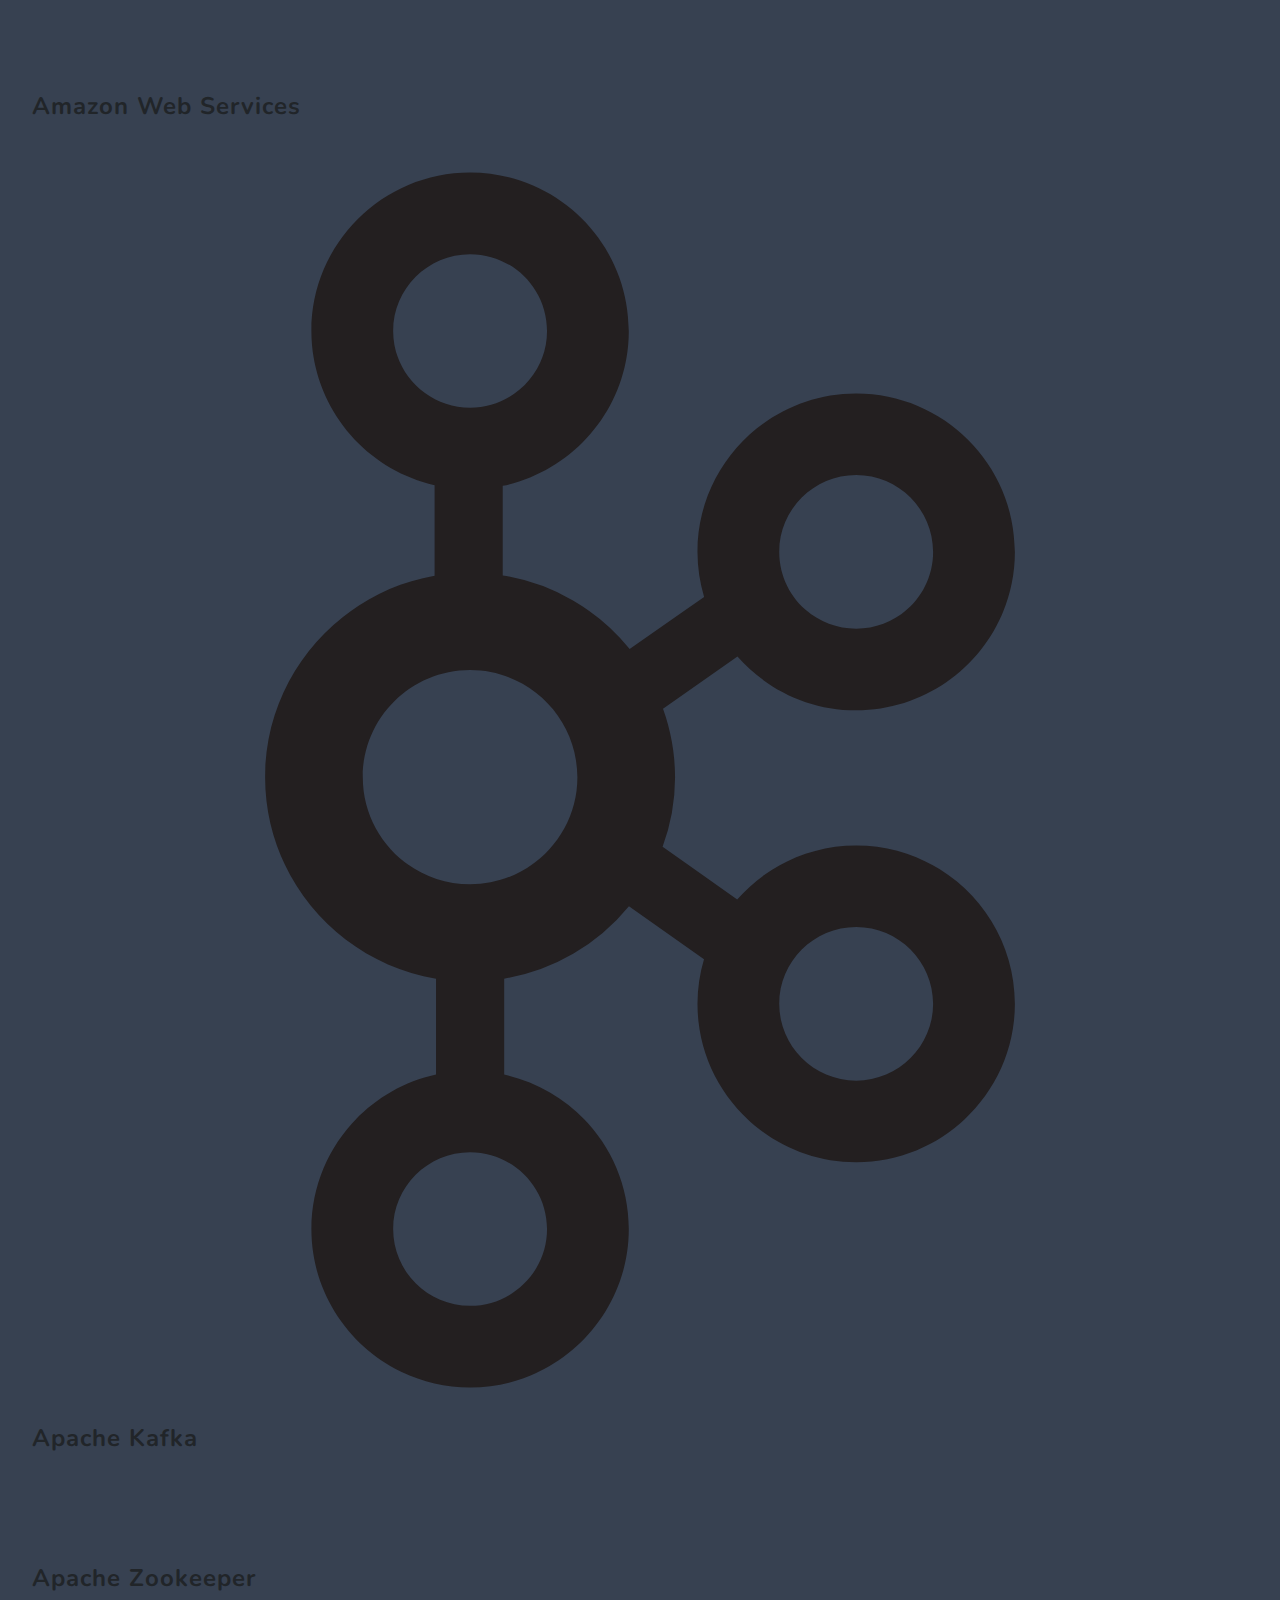
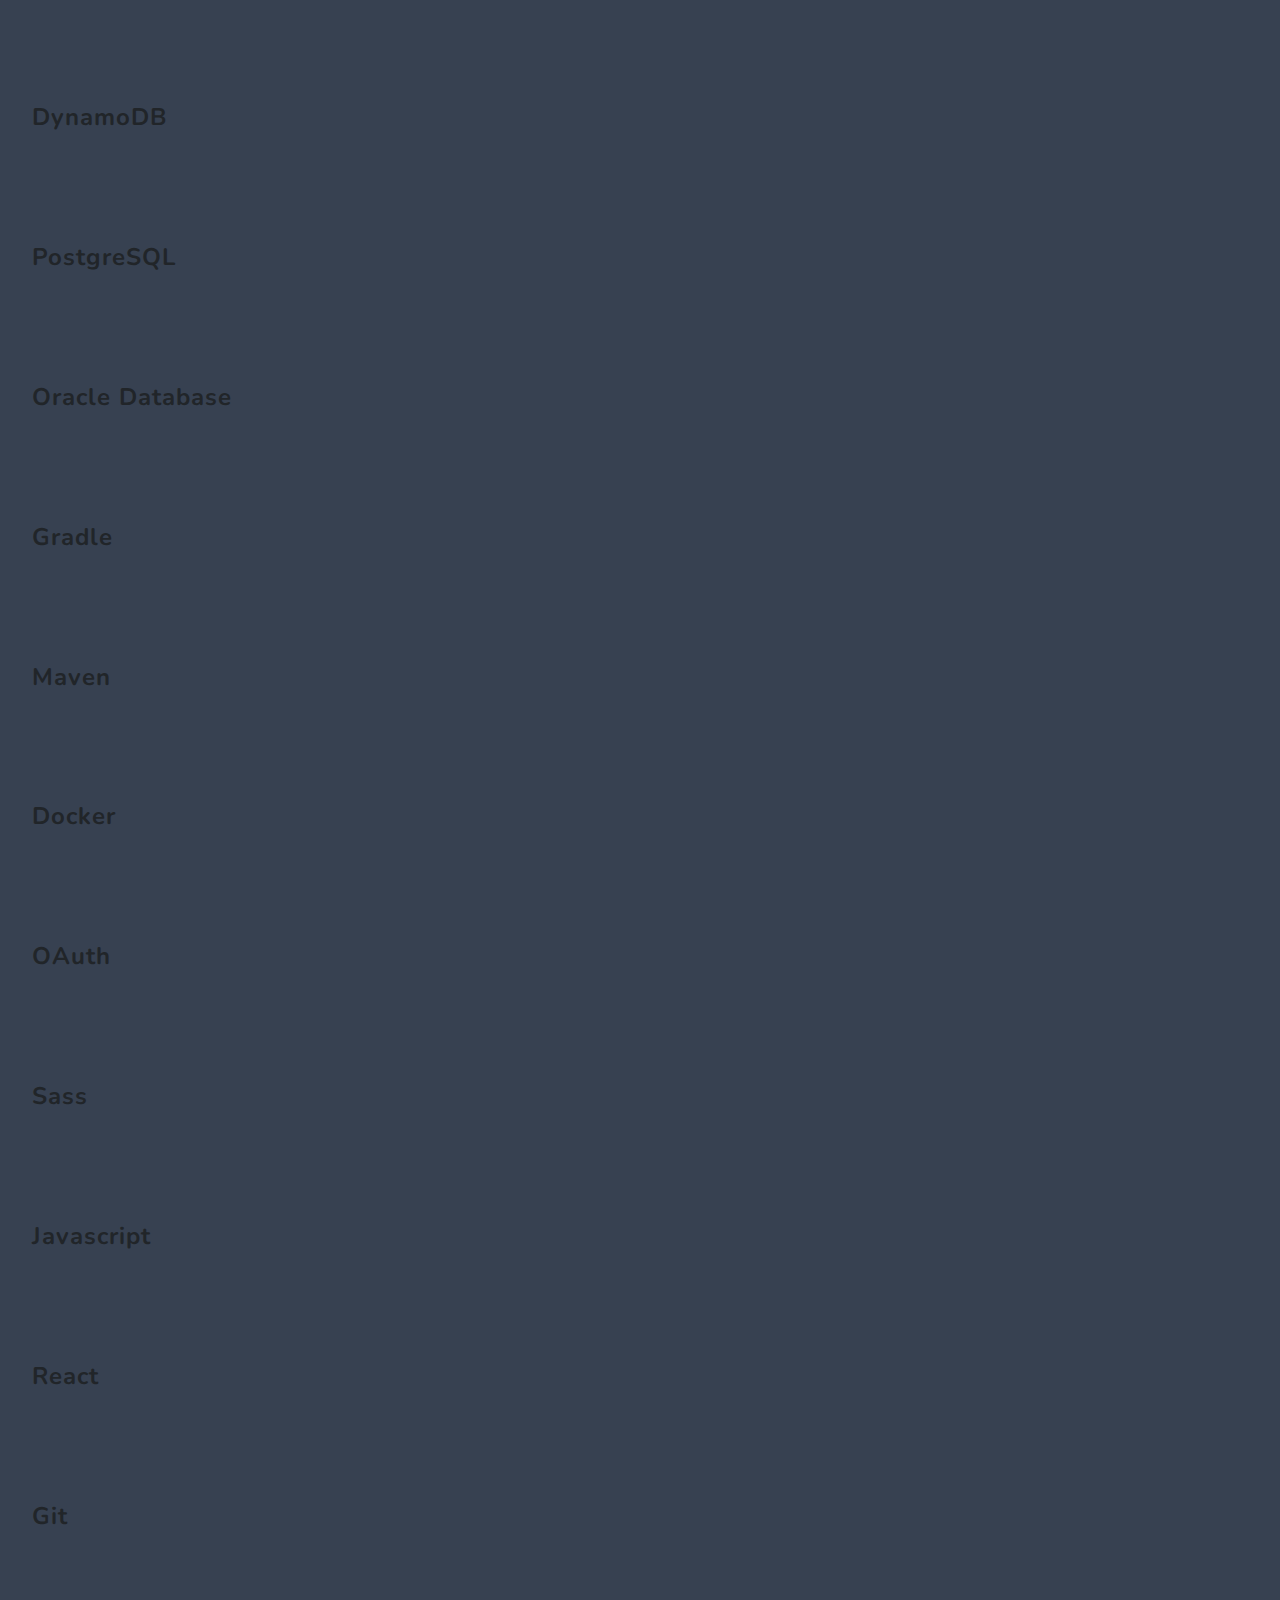
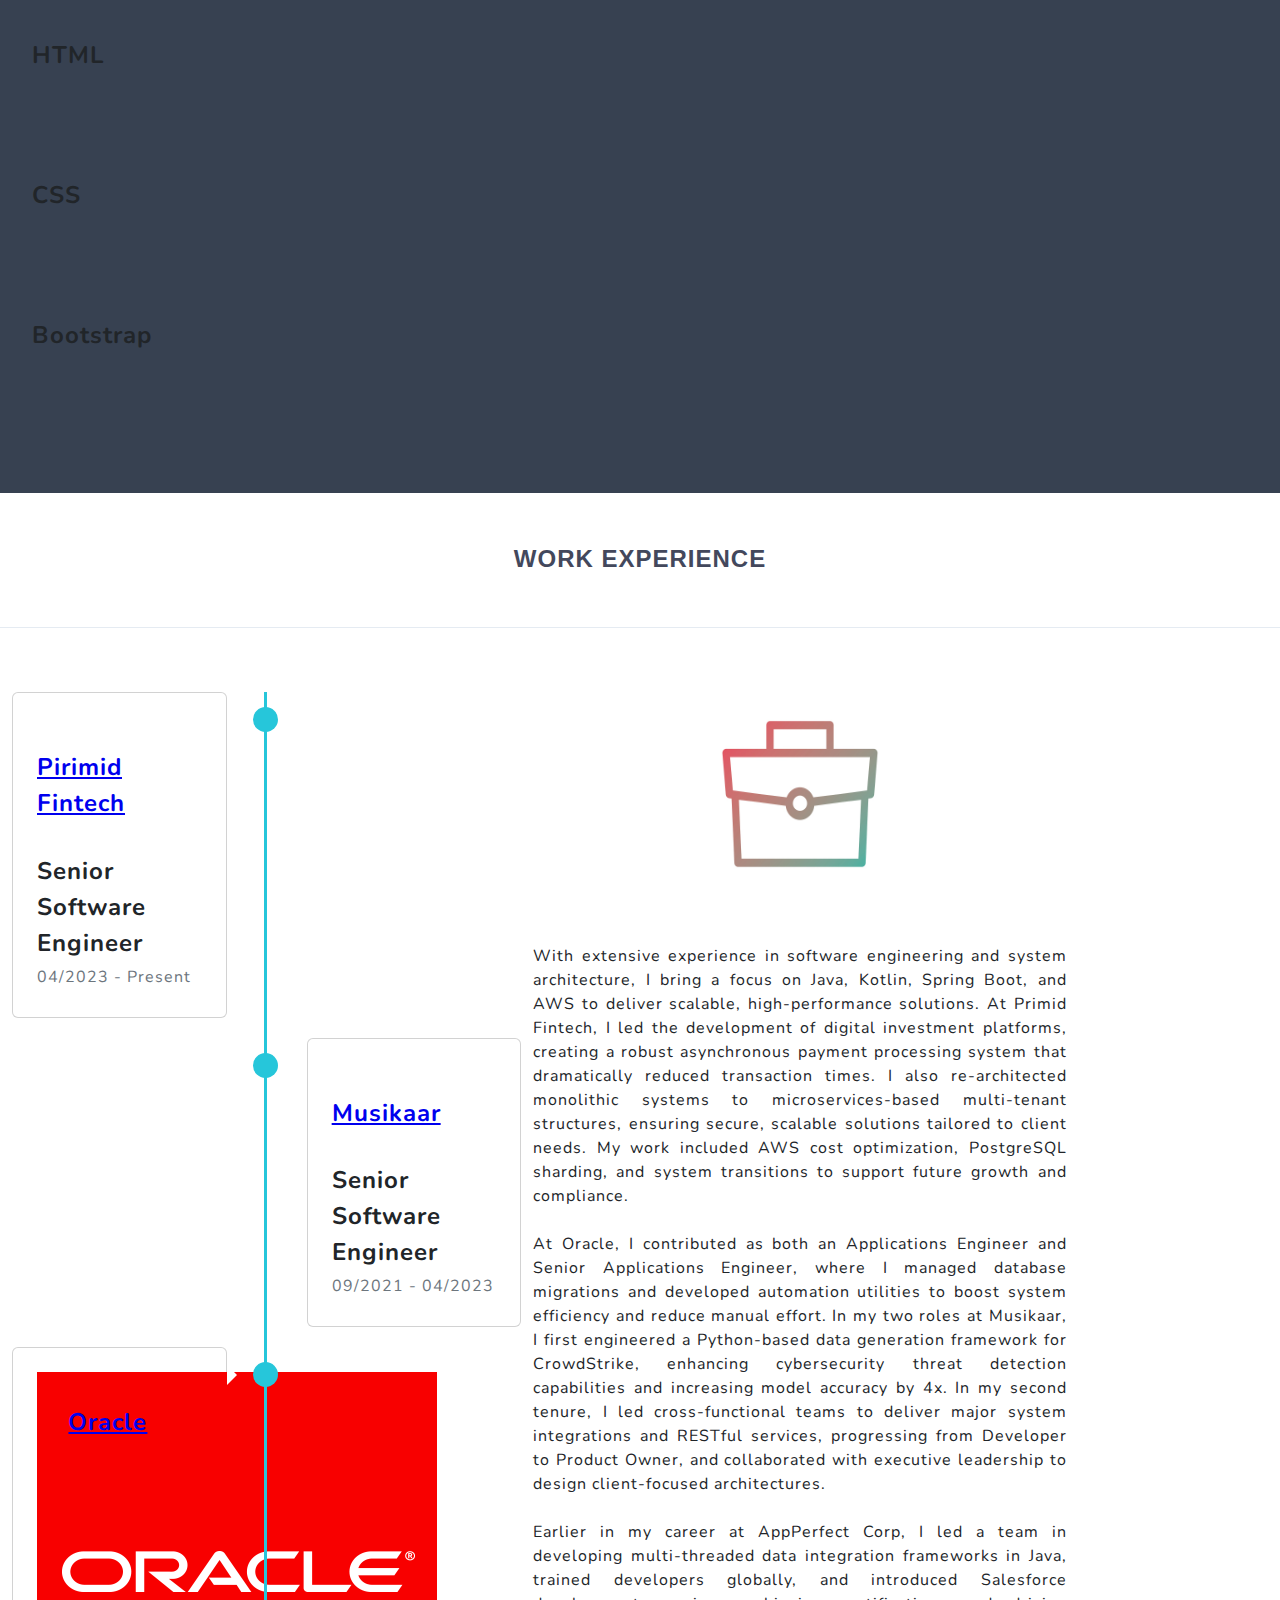
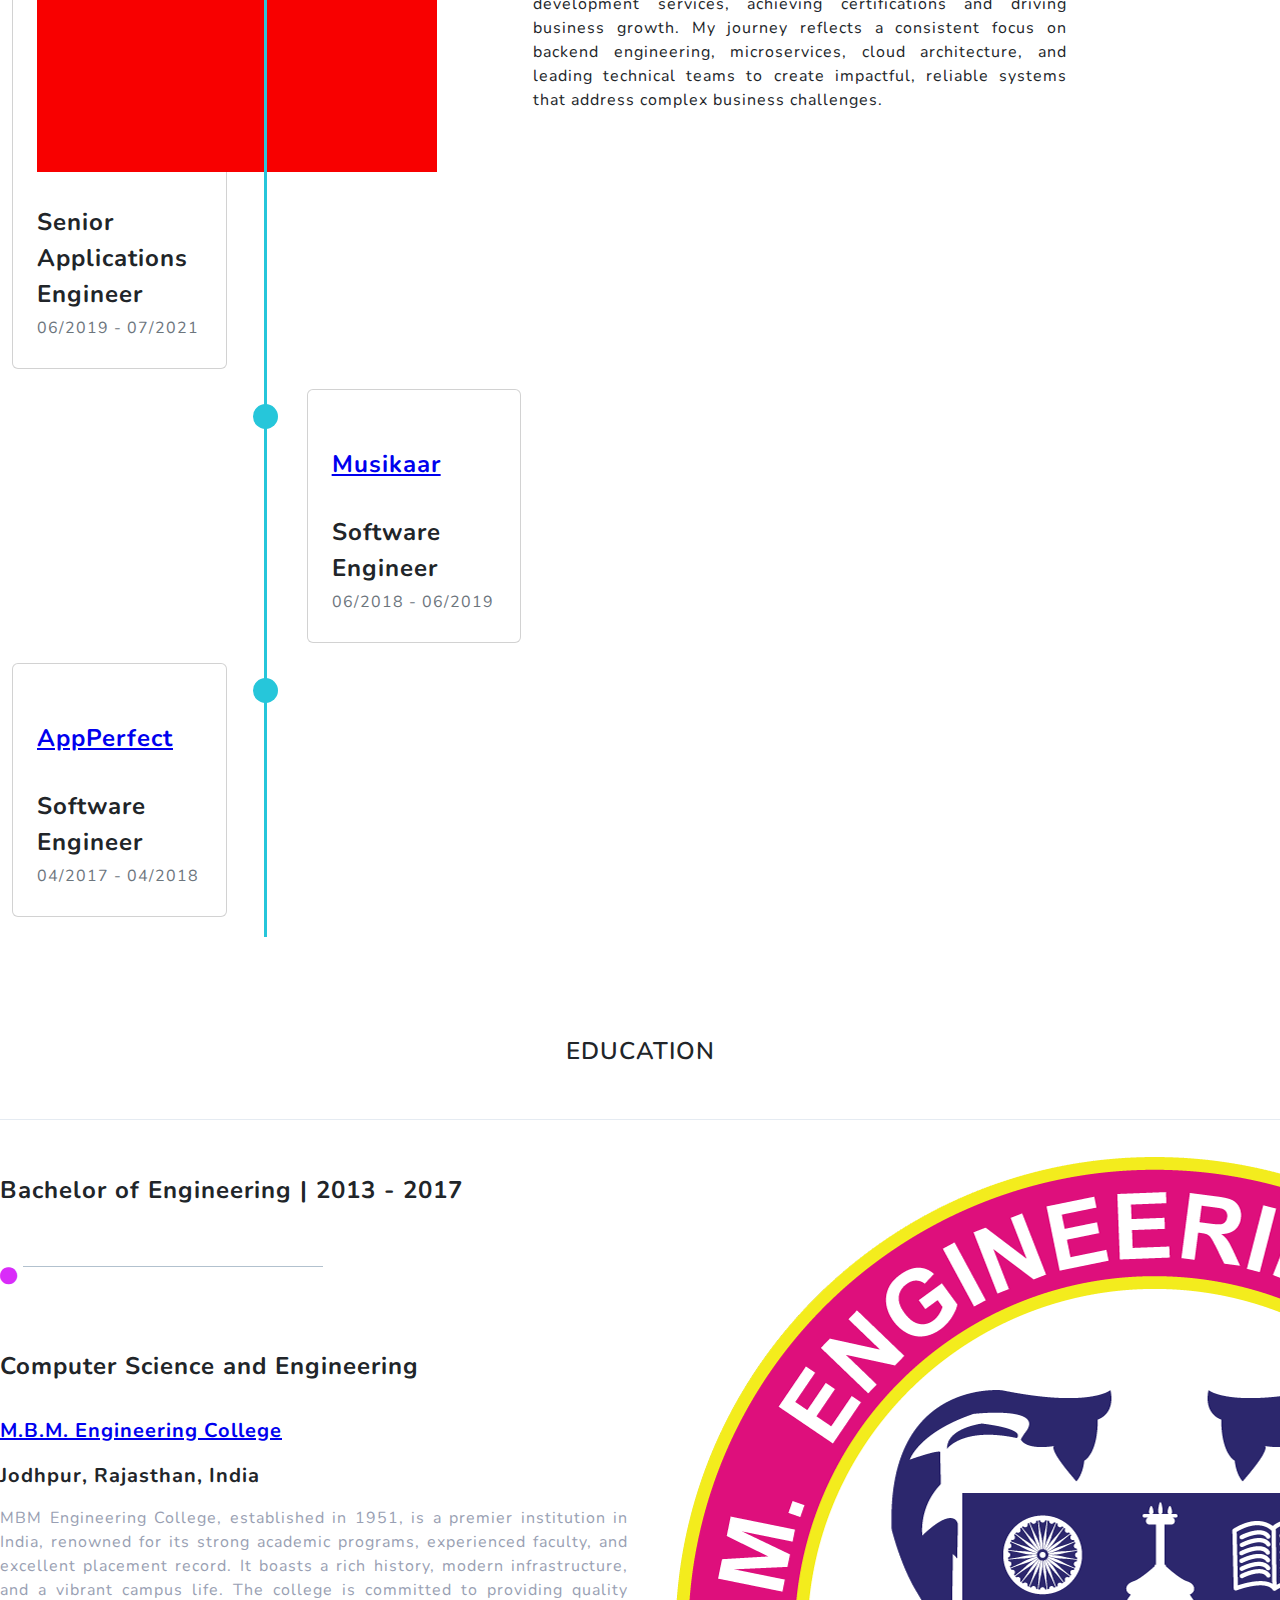
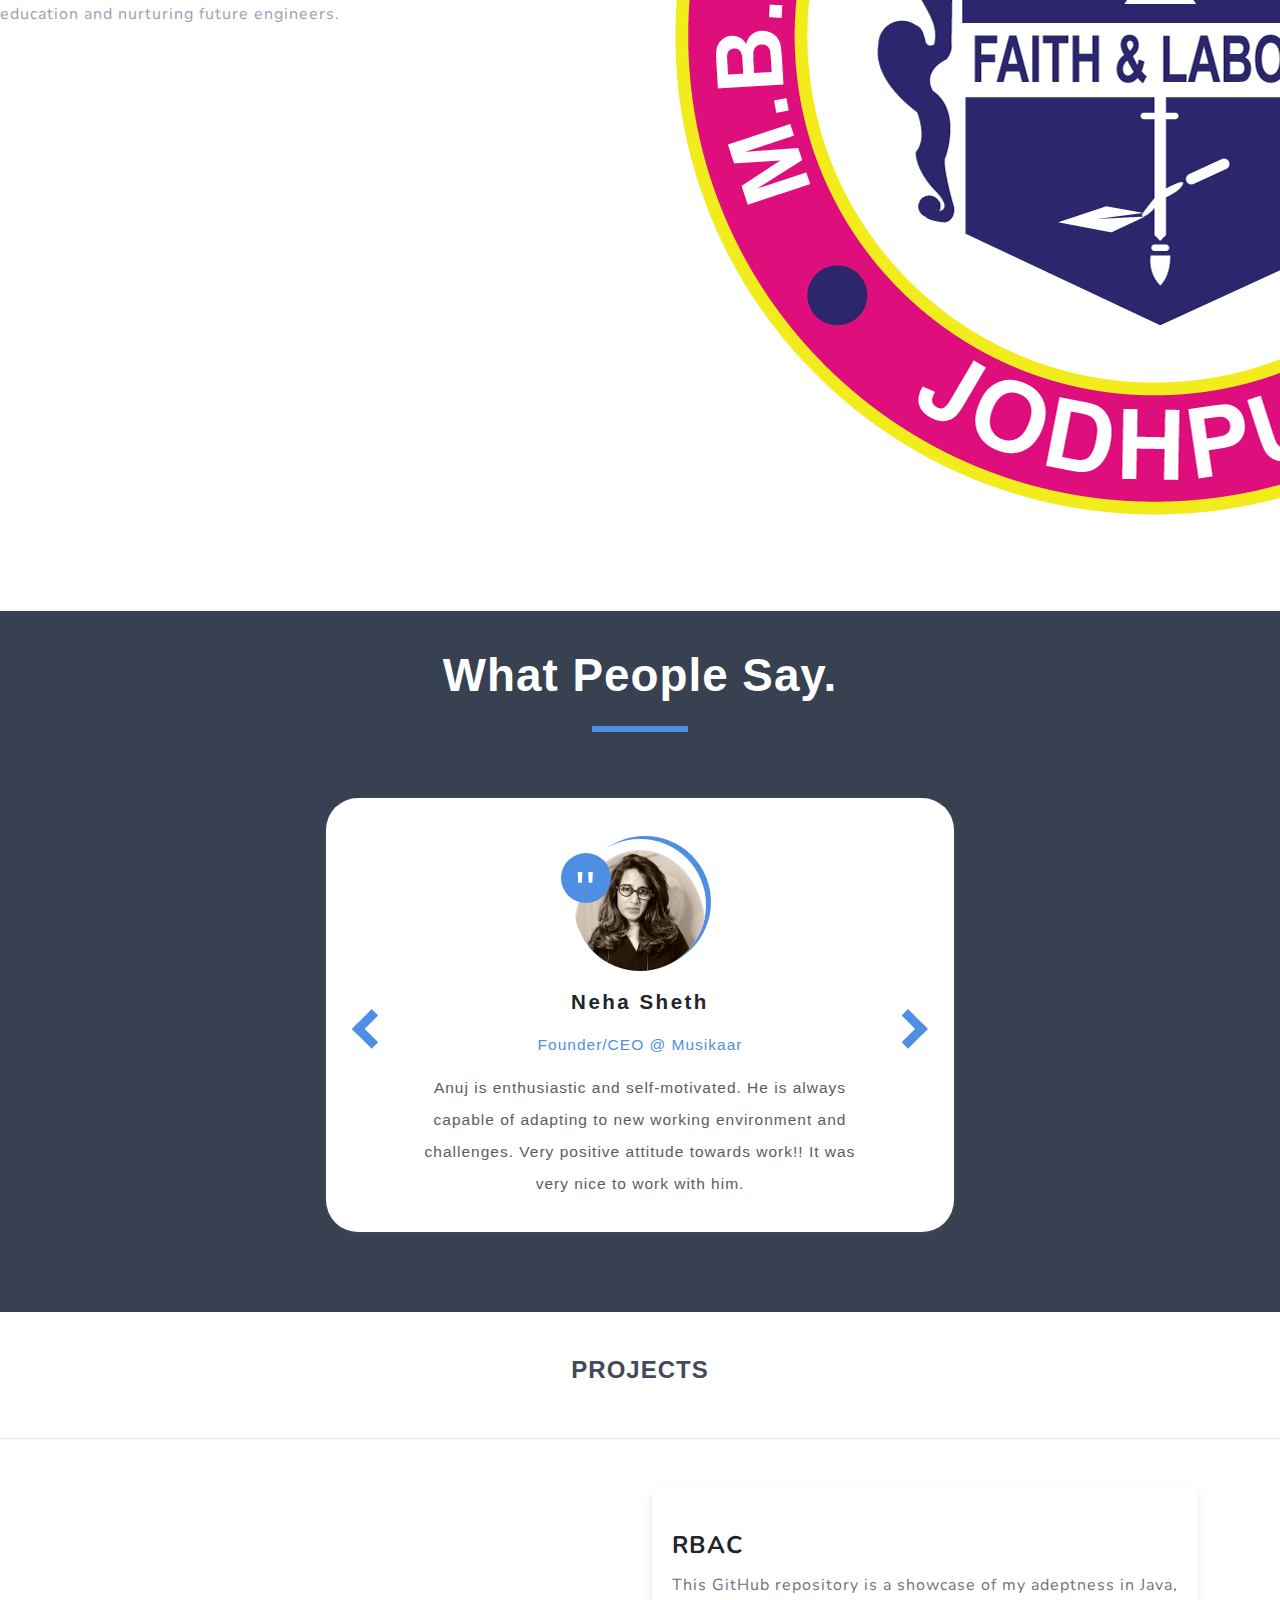
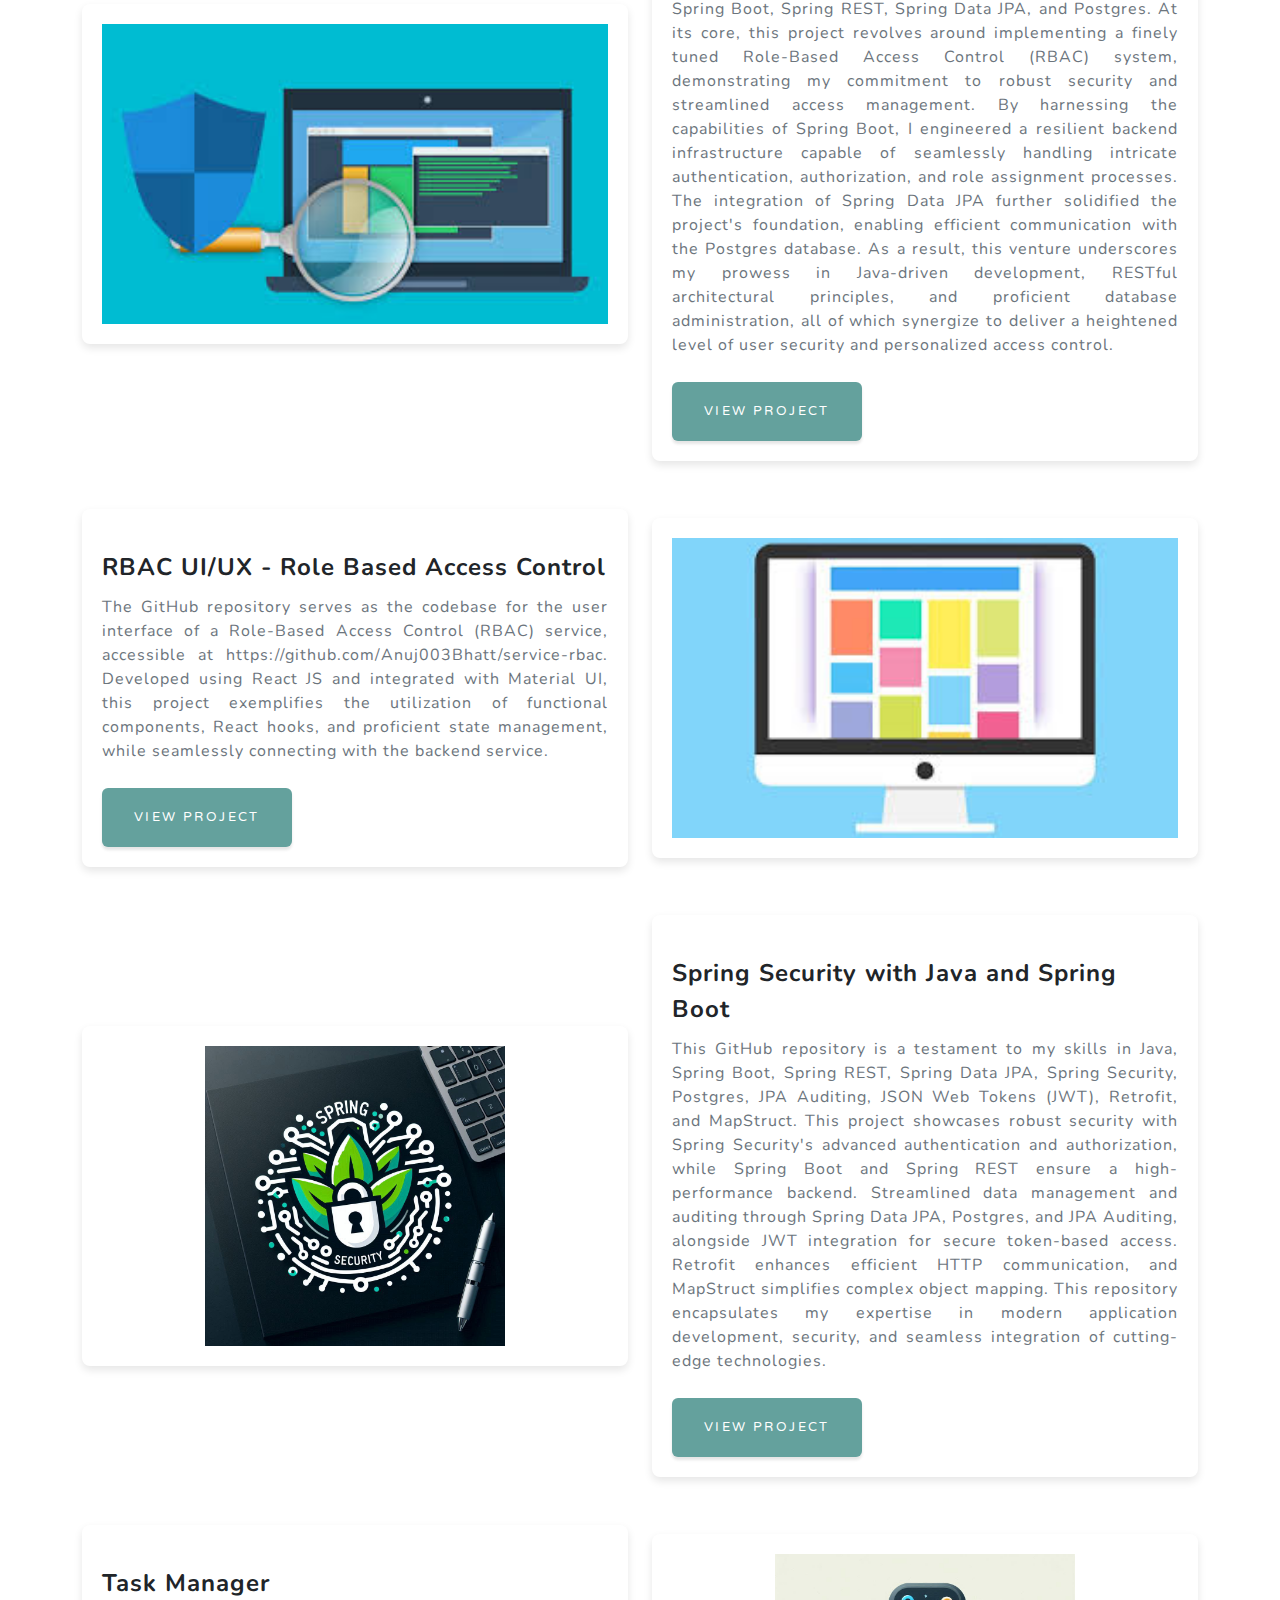
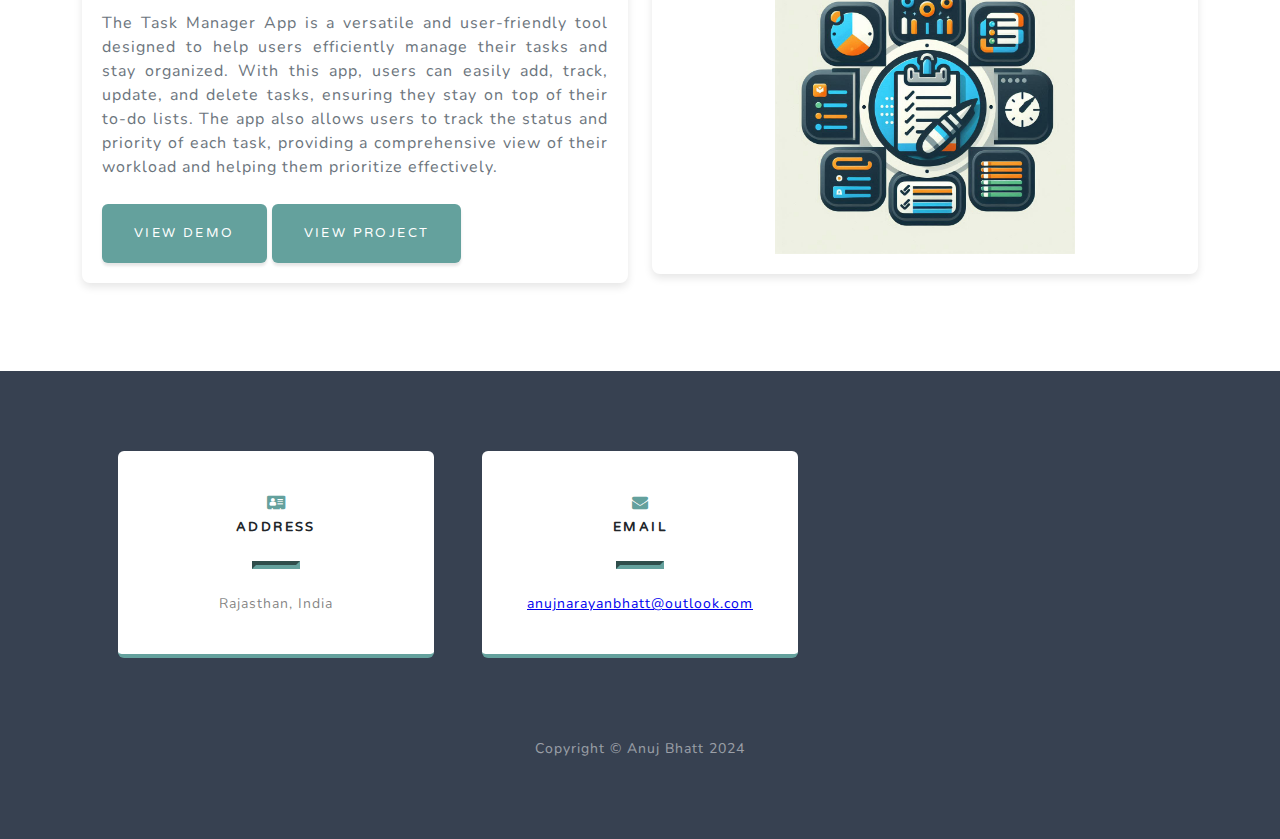
==== commit 69e578f6: "CSS fixes" ====
--- a/index.html
+++ b/index.html
@@ -1,535 +1,607 @@
 <!DOCTYPE html>
 <html lang="en">
-    <head>
-        <meta charset="utf-8" />
-        <meta name="viewport" content="width=device-width, initial-scale=1, shrink-to-fit=no" />
-        <meta name="description" content="CV of Anuj Narayan Bhatt" />
-        <meta name="author" content="Anuj Bhatt" />
-        <title>Anuj Bhatt</title>
-        <link rel="icon" type="image/x-icon" href="assets/favicon.ico" />
-        <link href="https://cdnjs.cloudflare.com/ajax/libs/tailwindcss/2.0.1/tailwind.min.css" rel="stylesheet">
-        <!-- Google fonts-->
-        <link href="https://fonts.googleapis.com/css?family=Varela+Round" rel="stylesheet" />
-        <link href="https://fonts.googleapis.com/css?family=Nunito:200,200i,300,300i,400,400i,600,600i,700,700i,800,800i,900,900i" rel="stylesheet" />
-        <!-- Core theme CSS (includes Bootstrap)-->
-        <link href="css/styles.css" rel="stylesheet" />
-        
-        <link rel="stylesheet" href="https://cdnjs.cloudflare.com/ajax/libs/font-awesome/4.7.0/css/font-awesome.min.css">
-        <link rel="stylesheet" href="css/insights.css">
-        
-
-        
-        
-    </head>
-    <body id="page-top">
-        <!-- Navigation-->
-        <nav class="navbar navbar-expand-lg navbar-light fixed-top" id="mainNav">
-            <div class="container px-4 px-lg-5">
-                <div class="collapse navbar-collapse" id="navbarResponsive">
-                    <ul class="navbar-nav ms-auto">
-                        <li class="nav-item"><a class="nav-link" href="#about">About</a></li>
-                        <li class="nav-item"><a class="nav-link" href="#skills">Skills</a></li>
-                        <li class="nav-item"><a class="nav-link" href="#experience">Experience</a></li>
-                        <li class="nav-item"><a class="nav-link" href="#insights">Insights</a></li>
-                        <li class="nav-item"><a class="nav-link" href="#projects">Projects</a></li>
-                        <li class="nav-item"><a class="nav-link" href="#signup">Contact</a></li>
-                    </ul>
-                </div>
-            </div>
-        </nav>
-        <!-- Masthead-->
-        <header class="masthead">
-            <div class="container px-4 px-lg-5 d-flex h-100 align-items-center justify-content-center">
-                <div class="d-flex justify-content-center">
-                    <div class="text-center" style="place-items: center;">
-                        <img src="assets/img/profile_img.jpeg" alt="Anuj Bhatt" width="200" height="200" style="margin-bottom: 20px; border-radius: 50%;">
-                        <h1 class="mx-auto my-0 text-uppercase">Anuj Bhatt</h1>
-                        <h2 class="text-white-50 mx-auto mt-2 mb-5">Software Developer | Lead | Architect | Mentor </h2>
-                        <a class="btn btn-primary" href="#about">Get Started</a>
-                        <!-- <a class="btn btn-primary" href="assets/files/Anuj Bhatt.pdf" target="_blank" download>
+
+<head>
+    <meta charset="utf-8" />
+    <meta name="viewport" content="width=device-width, initial-scale=1, shrink-to-fit=no" />
+    <meta name="description" content="CV of Anuj Narayan Bhatt" />
+    <meta name="author" content="Anuj Bhatt" />
+    <title>Anuj Bhatt</title>
+    <link rel="icon" type="image/x-icon" href="assets/favicon.ico" />
+    <link href="https://cdnjs.cloudflare.com/ajax/libs/tailwindcss/2.0.1/tailwind.min.css" rel="stylesheet">
+    <!-- Google fonts-->
+    <link href="https://fonts.googleapis.com/css?family=Varela+Round" rel="stylesheet" />
+    <link
+        href="https://fonts.googleapis.com/css?family=Nunito:200,200i,300,300i,400,400i,600,600i,700,700i,800,800i,900,900i"
+        rel="stylesheet" />
+    <!-- Core theme CSS (includes Bootstrap)-->
+
+
+    <link rel="stylesheet" href="https://cdnjs.cloudflare.com/ajax/libs/font-awesome/4.7.0/css/font-awesome.min.css">
+    <link rel="stylesheet" href="css/styles.css" />
+    <link rel="stylesheet" href="css/projects.css">
+    <link rel="stylesheet" href="css/experience.css">
+    <link rel="stylesheet" href="css/education.css">
+    <link rel="stylesheet" href="css/insights.css">
+
+
+
+
+</head>
+
+<body id="page-top">
+    <!-- Navigation-->
+    <nav class="navbar navbar-expand-lg navbar-light fixed-top" id="mainNav">
+        <div class="container px-4 px-lg-5">
+            <div class="collapse navbar-collapse" id="navbarResponsive">
+                <ul class="navbar-nav ms-auto">
+                    <li class="nav-item"><a class="nav-link" href="#about">About</a></li>
+                    <li class="nav-item"><a class="nav-link" href="#skills">Skills</a></li>
+                    <li class="nav-item"><a class="nav-link" href="#experience">Experience</a></li>
+                    <li class="nav-item"><a class="nav-link" href="#insights">Insights</a></li>
+                    <li class="nav-item"><a class="nav-link" href="#projects">Projects</a></li>
+                    <li class="nav-item"><a class="nav-link" href="#signup">Contact</a></li>
+                </ul>
+            </div>
+        </div>
+    </nav>
+    <!-- Masthead-->
+    <header class="masthead">
+        <div class="container px-4 px-lg-5 d-flex h-100 align-items-center justify-content-center">
+            <div class="d-flex justify-content-center">
+                <div class="text-center" style="place-items: center;">
+                    <img src="assets/img/profile_img.jpeg" alt="Anuj Bhatt" width="200" height="200"
+                        style="margin-bottom: 20px; border-radius: 50%;">
+                    <h1 class="mx-auto my-0 text-uppercase">Anuj Bhatt</h1>
+                    <h2 class="text-white-50 mx-auto mt-2 mb-5">Software Developer | Lead | Architect | Mentor </h2>
+                    <a class="btn btn-primary" href="#about">Get Started</a>
+                    <!-- <a class="btn btn-primary" href="assets/files/Anuj Bhatt.pdf" target="_blank" download>
                             <i class="fa fa-download"></i> View CV
                         </a> -->
-                    </div>
-                </div>
-                <!-- <div class="row"> -->
-                    <div class="about-list-icon">
-                        <ul>
-                            <li>
-                                <a href="https://in.linkedin.com/in/anuj-30bhatt"><i class="fa fa-linkedin"></i></a>
-                            </li><!-- / li -->
-                            <li>
-                                <a href="https://github.com/Anuj003Bhatt"><i  class="fa fa-github" aria-hidden="true"></i></a>
-                            </li><!-- / li -->
-                        </ul><!-- / ul -->
-                    </div><!-- /.about-list-icon -->
-                <!-- </div> -->
-            </div>
-        </header>
-        <!--about start -->
-		<section id="about" class="about">
-			<div class="section-heading text-center">
-				<h2 class="abouth2" >about me</h2>
-			</div>
-			<div class="container">
-				<div class="about-content">
-					<div class="row">
-						<div class="col-sm-7">
-							<div class="single-about-txt">
-								<h3>
-									Seasoned software developer with proven track record in crafting robust and innovative solutions in the realm of software and web development.
-								</h3>
-								<p>
-									I'm Anuj, a seasoned software developer with over 7 years of hands-on experience in crafting robust and innovative solutions in the realm of software and web development.
-                                    <br><br>Driven by an insatiable appetite for learning, my journey in software development has been characterized by continuous growth and exploration. In this dynamic field, I firmly believe that innovation thrives on the constant pursuit of knowledge. Over the course of my career, I've honed my skills across a diverse spectrum of technologies, frameworks, and programming languages, empowering me to lead teams and engineer solutions that stand the test of time.
-                                    <br>Beyond my technical expertise, I've actively embraced leadership roles, spearheading business development initiatives, engaging with clients to propose tailored architectures, and mentoring individuals across diverse domains.
-								</p>
-                                
-								<div class="row">
-									<div class="col-sm-6">
-										<div class="single-about-add-info">
-											<h3>email</h3>
-											<p>anujnarayanbhatt@outlook.com</p>
-										</div>
-									</div>
-									<div class="col-sm-4">
-										<div class="single-about-add-info">
-											<h3>website</h3>
-											<p><a href="www.anujbhatt.com">www.anujbhatt.com</a></p>
-										</div>
-									</div>
-								</div>
-							</div>
-						</div>
-						<div class="col-sm-offset-1 col-sm-4">
-							<div class="single-about-img">
-								<img  src="assets/img/profile_img.jpeg" alt="Anuj Bhatt">
-							</div>
-
-						</div>
-					</div>
-				</div>
-			</div>
-		</section><!--/.about-->
-		<!--about end -->
-		
-        <!--Skills end -->
-        <section id="skills" class="about" style="background-color: #374151;">
-			<div class="section-heading text-center">
-				<h2 class="abouth2" style="color: white;" >Skills</h2>
-			</div>
-            <div class="row">
-                <div class="flex flex-wrap mt-8 flex flex-wrap justify-content-center">
-                    <div class="py-2 px-4 bg-gray-50 md:m-8 mx-2 mt-6 rounded-lg flex items-center hover:scale-125 cursor-pointer md:w-48 w-40"
-                        style="opacity: 1; transform: none;"><img alt=""
-                            src="https://cdn.jsdelivr.net/gh/devicons/devicon/icons/java/java-original.svg" class="w-12">
-                        <h4 class="text-sm ml-4">Java</h4>
-                    </div>
-                    <div class="py-2 px-4 bg-gray-50 md:m-8 mx-2 mt-6 rounded-lg flex items-center hover:scale-125 cursor-pointer md:w-48 w-40"
-                        style="opacity: 1; transform: none;"><img alt=""
-                            src="https://cdn.jsdelivr.net/gh/devicons/devicon/icons/kotlin/kotlin-original.svg" class="w-12">
-                        <h4 class="text-sm ml-4">Kotlin</h4>
-                    </div>
-                    <div class="py-2 px-4 bg-gray-50 md:m-8 mx-2 mt-6 rounded-lg flex items-center hover:scale-125 cursor-pointer md:w-48 w-40"
-                        style="opacity: 1; transform: none;"><img alt=""
-                            src="https://cdn.jsdelivr.net/gh/devicons/devicon/icons/python/python-original.svg" class="w-12">
-                        <h4 class="text-sm ml-4">Python</h4>
-                    </div>
-                    <div class="py-2 px-4 bg-gray-50 md:m-8 mx-2 mt-6 rounded-lg flex items-center hover:scale-125 cursor-pointer md:w-48 w-40"
-                        style="opacity: 1; transform: none;"><img alt=""
-                            src="https://cdn.jsdelivr.net/gh/devicons/devicon/icons/spring/spring-original.svg" class="w-12">
-                        <h4 class="text-sm ml-4">Spring Boot</h4>
-                    </div>
-                    <div class="py-2 px-4 bg-gray-50 md:m-8 mx-2 mt-6 rounded-lg flex items-center hover:scale-125 cursor-pointer md:w-48 w-40"
-                        style="opacity: 1; transform: none;"><img alt=""
-                            src="assets/img/icons/Microservices.jpg" class="w-12">
-                        <h4 class="text-sm ml-4">Microservices</h4>
-                    </div>
-                    <div class="py-2 px-4 bg-gray-50 md:m-8 mx-2 mt-6 rounded-lg flex items-center hover:scale-125 cursor-pointer md:w-48 w-40"
-                        style="opacity: 1; transform: none;"><img alt=""
-                            src="assets/img/icons/api.png" class="w-12">
-                        <h4 class="text-sm ml-4">REST API</h4>
-                    </div>
-                    <div class="py-2 px-4 bg-gray-50 md:m-8 mx-2 mt-6 rounded-lg flex items-center hover:scale-125 cursor-pointer md:w-48 w-40"
-                        style="opacity: 1; transform: none;"><img alt=""
-                            src="https://raw.githubusercontent.com/devicons/devicon/master/icons/amazonwebservices/amazonwebservices-original-wordmark.svg"
-                            class="w-12">
-                        <h4 class="text-sm ml-4">Amazon Web Services</h4>
-                    </div>
-                    <div class="py-2 px-4 bg-gray-50 md:m-8 mx-2 mt-6 rounded-lg flex items-center hover:scale-125 cursor-pointer md:w-48 w-40"
-                        style="opacity: 1; transform: none;"><img alt=""
-                            src="assets/img/icons/kafka.svg" class="w-12">
-                        <h4 class="text-sm ml-4">Apache Kafka</h4>
-                    </div>
-                    <div class="py-2 px-4 bg-gray-50 md:m-8 mx-2 mt-6 rounded-lg flex items-center hover:scale-125 cursor-pointer md:w-48 w-40"
-                        style="opacity: 1; transform: none;"><img alt=""
-                            src="https://raw.githubusercontent.com/devicons/devicon/master/icons/apache/apache-original.svg" class="w-12">
-                        <h4 class="text-sm ml-4">Apache Zookeeper</h4>
-                    </div>
-                    <div class="py-2 px-4 bg-gray-50 md:m-8 mx-2 mt-6 rounded-lg flex items-center hover:scale-125 cursor-pointer md:w-48 w-40"
-                        style="opacity: 1; transform: none;"><img alt=""
-                            src="https://raw.githubusercontent.com/devicons/devicon/master/icons/dynamodb/dynamodb-original.svg" class="w-12">
-                        <h4 class="text-sm ml-4">DynamoDB</h4>
-                    </div>
-                    <div class="py-2 px-4 bg-gray-50 md:m-8 mx-2 mt-6 rounded-lg flex items-center hover:scale-125 cursor-pointer md:w-48 w-40"
-                        style="opacity: 1; transform: none;"><img alt=""
-                            src="https://raw.githubusercontent.com/devicons/devicon/master/icons/postgresql/postgresql-original.svg" class="w-12">
-                        <h4 class="text-sm ml-4">PostgreSQL</h4>
-                    </div>
-                    <div class="py-2 px-4 bg-gray-50 md:m-8 mx-2 mt-6 rounded-lg flex items-center hover:scale-125 cursor-pointer md:w-48 w-40"
-                        style="opacity: 1; transform: none;"><img alt=""
-                            src="https://raw.githubusercontent.com/devicons/devicon/master/icons/oracle/oracle-original.svg" class="w-12">
-                        <h4 class="text-sm ml-4">Oracle Database</h4>
-                    </div>
-                    <div class="py-2 px-4 bg-gray-50 md:m-8 mx-2 mt-6 rounded-lg flex items-center hover:scale-125 cursor-pointer md:w-48 w-40"
-                        style="opacity: 1; transform: none;"><img alt=""
-                            src="https://raw.githubusercontent.com/devicons/devicon/master/icons/gradle/gradle-original.svg" class="w-12">
-                        <h4 class="text-sm ml-4">Gradle</h4>
-                    </div>
-                    <div class="py-2 px-4 bg-gray-50 md:m-8 mx-2 mt-6 rounded-lg flex items-center hover:scale-125 cursor-pointer md:w-48 w-40"
-                        style="opacity: 1; transform: none;"><img alt=""
-                            src="https://raw.githubusercontent.com/devicons/devicon/master/icons/maven/maven-original.svg" class="w-12">
-                        <h4 class="text-sm ml-4">Maven</h4>
-                    </div>
-                    <div class="py-2 px-4 bg-gray-50 md:m-8 mx-2 mt-6 rounded-lg flex items-center hover:scale-125 cursor-pointer md:w-48 w-40"
-                        style="opacity: 1; transform: none;"><img alt=""
-                            src="https://raw.githubusercontent.com/devicons/devicon/master/icons/docker/docker-original.svg" class="w-12">
-                        <h4 class="text-sm ml-4">Docker</h4>
-                    </div>
-                    
-                    <div class="py-2 px-4 bg-gray-50 md:m-8 mx-2 mt-6 rounded-lg flex items-center hover:scale-125 cursor-pointer md:w-48 w-40"
-                        style="opacity: 1; transform: none;"><img alt=""
-                            src="https://raw.githubusercontent.com/devicons/devicon/master/icons/oauth/oauth-plain.svg"
-                            class="w-12">
-                        <h4 class="text-sm ml-4">OAuth</h4>
-                    </div>
-                    
-                    <div class="py-2 px-4 bg-gray-50 md:m-8 mx-2 mt-6 rounded-lg flex items-center hover:scale-125 cursor-pointer md:w-48 w-40"
-                        style="opacity: 1; transform: none;"><img alt=""
-                            src="https://raw.githubusercontent.com/devicons/devicon/master/icons/sass/sass-original.svg"
-                            class="w-12">
-                        <h4 class="text-sm ml-4">Sass</h4>
-                    </div>
-                    <div class="py-2 px-4 bg-gray-50 md:m-8 mx-2 mt-6 rounded-lg flex items-center hover:scale-125 cursor-pointer md:w-48 w-40"
-                        style="opacity: 1; transform: none;"><img alt=""
-                            src="https://cdn.jsdelivr.net/gh/devicons/devicon/icons/javascript/javascript-original.svg"
-                            class="w-12">
-                        <h4 class="text-sm ml-4">Javascript</h4>
-                    </div>
-                    <div class="py-2 px-4 bg-gray-50 md:m-8 mx-2 mt-6 rounded-lg flex items-center hover:scale-125 cursor-pointer md:w-48 w-40"
-                        style="opacity: 1; transform: none;"><img alt=""
-                            src="https://raw.githubusercontent.com/devicons/devicon/master/icons/react/react-original-wordmark.svg"
-                            class="w-12">
-                        <h4 class="text-sm ml-4">React</h4>
-                    </div>
-                    <div class="py-2 px-4 bg-gray-50 md:m-8 mx-2 mt-6 rounded-lg flex items-center hover:scale-125 cursor-pointer md:w-48 w-40"
-                        style="opacity: 1; transform: none;"><img alt=""
-                            src="https://cdn.jsdelivr.net/gh/devicons/devicon/icons/git/git-plain.svg" class="w-12">
-                        <h4 class="text-sm ml-4">Git</h4>
-                    </div>
-                    <div class="py-2 px-4 bg-gray-50 md:m-8 mx-2 mt-6 rounded-lg flex items-center hover:scale-125 cursor-pointer md:w-48 w-40"
-                        style="opacity: 1; transform: none;"><img alt=""
-                            src="https://cdn.jsdelivr.net/gh/devicons/devicon/icons/html5/html5-original.svg" class="w-12">
-                        <h4 class="text-sm ml-4">HTML</h4>
-                    </div>
-                    <div class="py-2 px-4 bg-gray-50 md:m-8 mx-2 mt-6 rounded-lg flex items-center hover:scale-125 cursor-pointer md:w-48 w-40"
-                        style="opacity: 1; transform: none;"><img alt=""
-                            src="https://cdn.jsdelivr.net/gh/devicons/devicon/icons/css3/css3-plain.svg" class="w-12">
-                        <h4 class="text-sm ml-4">CSS</h4>
-                    </div>
-                    <div class="py-2 px-4 bg-gray-50 md:m-8 mx-2 mt-6 rounded-lg flex items-center hover:scale-125 cursor-pointer md:w-48 w-40"
-                        style="opacity: 1; transform: none;"><img alt=""
-                            src="https://cdn.jsdelivr.net/gh/devicons/devicon/icons/bootstrap/bootstrap-plain.svg" class="w-12">
-                        <h4 class="text-sm ml-4">Bootstrap</h4>
-                    </div>
-                </div>
-            </div>
-        </section>
-
-        <!-- EXPERIENCE SECTION -->
-        <section id="experience">
-            <div class="section-heading text-center">
-				<h2 class="abouth2 pt-5">Work Experience</h2>
-			</div>
-            <div class="row gx-0 mb-4 mb-lg-5 align-items-top mt-3">
-                
-                <div class="col-xl-5 col-lg-8 ml-20">
-                    <div class="container py-5">
-                        <div class="main-timeline-2">
-                          <div class="timeline-2 left-2">
+                </div>
+            </div>
+            <!-- <div class="row"> -->
+            <div class="about-list-icon">
+                <ul>
+                    <li>
+                        <a href="https://in.linkedin.com/in/anuj-30bhatt"><i class="fa fa-linkedin"></i></a>
+                    </li><!-- / li -->
+                    <li>
+                        <a href="https://github.com/Anuj003Bhatt"><i class="fa fa-github" aria-hidden="true"></i></a>
+                    </li><!-- / li -->
+                </ul><!-- / ul -->
+            </div><!-- /.about-list-icon -->
+            <!-- </div> -->
+        </div>
+    </header>
+
+    <!--about start -->
+    <section id="about">
+        <div class="section-heading text-center">
+            <h2 class="abouth2 pt-5">About Me</h2>
+        </div>
+        <div class="row gx-0 mb-4 mb-lg-5 align-items-top mt-3">
+
+            <div class="col-sm-6 ml-10">
+                <div class="single-about-txt text-center text-lg-left">
+                    <h3>
+                        Seasoned software developer with proven track record in crafting robust and innovative solutions
+                        in the realm of software and web development.
+                    </h3>
+                    <p>
+                        I'm Anuj, a seasoned software developer with over 7 years of hands-on experience in crafting
+                        robust and innovative solutions in the realm of software and web development.
+                        <br><br>Driven by an insatiable appetite for learning, my journey in software development has
+                        been characterized by continuous growth and exploration. In this dynamic field, I firmly believe
+                        that innovation thrives on the constant pursuit of knowledge. Over the course of my career, I've
+                        honed my skills across a diverse spectrum of technologies, frameworks, and programming
+                        languages, empowering me to lead teams and engineer solutions that stand the test of time.
+                        <br>Beyond my technical expertise, I've actively embraced leadership roles, spearheading
+                        business development initiatives, engaging with clients to propose tailored architectures, and
+                        mentoring individuals across diverse domains.
+                    </p>
+                </div>
+                <div class="row">
+                    <div class="col-sm-6">
+                        <div class="single-about-add-info">
+                            <h3>email</h3>
+                            <p>anujnarayanbhatt@outlook.com</p>
+                        </div>
+                    </div>
+                    <div class="col-sm-4">
+                        <div class="single-about-add-info">
+                            <h3>website</h3>
+                            <p><a href="https://Anuj003Bhatt.github.io">Anuj Bhatt</a></p>
+                        </div>
+                    </div>
+                </div>
+            </div>
+            <div class="col-sm-4" style="place-items: center;">
+                <img src="assets/img/profile_img.jpeg" />
+            </div>
+        </div>
+
+    </section>
+    <!--about end -->
+
+    <!--Skills end -->
+    <section id="skills" class="about" style="background-color: #374151;">
+        <div class="section-heading text-center">
+            <h2 class="abouth2" style="color: white;">Skills</h2>
+        </div>
+        <div class="row">
+            <div class="flex flex-wrap mt-8 flex flex-wrap justify-content-center">
+                <div class="py-2 px-4 bg-gray-50 md:m-8 mx-2 mt-6 rounded-lg flex items-center hover:scale-125 cursor-pointer md:w-48 w-40"
+                    style="opacity: 1; transform: none;"><img alt=""
+                        src="https://cdn.jsdelivr.net/gh/devicons/devicon/icons/java/java-original.svg" class="w-12">
+                    <h4 class="text-sm ml-4">Java</h4>
+                </div>
+                <div class="py-2 px-4 bg-gray-50 md:m-8 mx-2 mt-6 rounded-lg flex items-center hover:scale-125 cursor-pointer md:w-48 w-40"
+                    style="opacity: 1; transform: none;"><img alt=""
+                        src="https://cdn.jsdelivr.net/gh/devicons/devicon/icons/kotlin/kotlin-original.svg"
+                        class="w-12">
+                    <h4 class="text-sm ml-4">Kotlin</h4>
+                </div>
+                <div class="py-2 px-4 bg-gray-50 md:m-8 mx-2 mt-6 rounded-lg flex items-center hover:scale-125 cursor-pointer md:w-48 w-40"
+                    style="opacity: 1; transform: none;"><img alt=""
+                        src="https://cdn.jsdelivr.net/gh/devicons/devicon/icons/python/python-original.svg"
+                        class="w-12">
+                    <h4 class="text-sm ml-4">Python</h4>
+                </div>
+                <div class="py-2 px-4 bg-gray-50 md:m-8 mx-2 mt-6 rounded-lg flex items-center hover:scale-125 cursor-pointer md:w-48 w-40"
+                    style="opacity: 1; transform: none;"><img alt=""
+                        src="https://cdn.jsdelivr.net/gh/devicons/devicon/icons/spring/spring-original.svg"
+                        class="w-12">
+                    <h4 class="text-sm ml-4">Spring Boot</h4>
+                </div>
+                <div class="py-2 px-4 bg-gray-50 md:m-8 mx-2 mt-6 rounded-lg flex items-center hover:scale-125 cursor-pointer md:w-48 w-40"
+                    style="opacity: 1; transform: none;"><img alt="" src="assets/img/icons/Microservices.jpg"
+                        class="w-12">
+                    <h4 class="text-sm ml-4">Microservices</h4>
+                </div>
+                <div class="py-2 px-4 bg-gray-50 md:m-8 mx-2 mt-6 rounded-lg flex items-center hover:scale-125 cursor-pointer md:w-48 w-40"
+                    style="opacity: 1; transform: none;"><img alt="" src="assets/img/icons/api.png" class="w-12">
+                    <h4 class="text-sm ml-4">REST API</h4>
+                </div>
+                <div class="py-2 px-4 bg-gray-50 md:m-8 mx-2 mt-6 rounded-lg flex items-center hover:scale-125 cursor-pointer md:w-48 w-40"
+                    style="opacity: 1; transform: none;"><img alt=""
+                        src="https://raw.githubusercontent.com/devicons/devicon/master/icons/amazonwebservices/amazonwebservices-original-wordmark.svg"
+                        class="w-12">
+                    <h4 class="text-sm ml-4">Amazon Web Services</h4>
+                </div>
+                <div class="py-2 px-4 bg-gray-50 md:m-8 mx-2 mt-6 rounded-lg flex items-center hover:scale-125 cursor-pointer md:w-48 w-40"
+                    style="opacity: 1; transform: none;"><img alt="" src="assets/img/icons/kafka.svg" class="w-12">
+                    <h4 class="text-sm ml-4">Apache Kafka</h4>
+                </div>
+                <div class="py-2 px-4 bg-gray-50 md:m-8 mx-2 mt-6 rounded-lg flex items-center hover:scale-125 cursor-pointer md:w-48 w-40"
+                    style="opacity: 1; transform: none;"><img alt=""
+                        src="https://raw.githubusercontent.com/devicons/devicon/master/icons/apache/apache-original.svg"
+                        class="w-12">
+                    <h4 class="text-sm ml-4">Apache Zookeeper</h4>
+                </div>
+                <div class="py-2 px-4 bg-gray-50 md:m-8 mx-2 mt-6 rounded-lg flex items-center hover:scale-125 cursor-pointer md:w-48 w-40"
+                    style="opacity: 1; transform: none;"><img alt=""
+                        src="https://raw.githubusercontent.com/devicons/devicon/master/icons/dynamodb/dynamodb-original.svg"
+                        class="w-12">
+                    <h4 class="text-sm ml-4">DynamoDB</h4>
+                </div>
+                <div class="py-2 px-4 bg-gray-50 md:m-8 mx-2 mt-6 rounded-lg flex items-center hover:scale-125 cursor-pointer md:w-48 w-40"
+                    style="opacity: 1; transform: none;"><img alt=""
+                        src="https://raw.githubusercontent.com/devicons/devicon/master/icons/postgresql/postgresql-original.svg"
+                        class="w-12">
+                    <h4 class="text-sm ml-4">PostgreSQL</h4>
+                </div>
+                <div class="py-2 px-4 bg-gray-50 md:m-8 mx-2 mt-6 rounded-lg flex items-center hover:scale-125 cursor-pointer md:w-48 w-40"
+                    style="opacity: 1; transform: none;"><img alt=""
+                        src="https://raw.githubusercontent.com/devicons/devicon/master/icons/oracle/oracle-original.svg"
+                        class="w-12">
+                    <h4 class="text-sm ml-4">Oracle Database</h4>
+                </div>
+                <div class="py-2 px-4 bg-gray-50 md:m-8 mx-2 mt-6 rounded-lg flex items-center hover:scale-125 cursor-pointer md:w-48 w-40"
+                    style="opacity: 1; transform: none;"><img alt=""
+                        src="https://raw.githubusercontent.com/devicons/devicon/master/icons/gradle/gradle-original.svg"
+                        class="w-12">
+                    <h4 class="text-sm ml-4">Gradle</h4>
+                </div>
+                <div class="py-2 px-4 bg-gray-50 md:m-8 mx-2 mt-6 rounded-lg flex items-center hover:scale-125 cursor-pointer md:w-48 w-40"
+                    style="opacity: 1; transform: none;"><img alt=""
+                        src="https://raw.githubusercontent.com/devicons/devicon/master/icons/maven/maven-original.svg"
+                        class="w-12">
+                    <h4 class="text-sm ml-4">Maven</h4>
+                </div>
+                <div class="py-2 px-4 bg-gray-50 md:m-8 mx-2 mt-6 rounded-lg flex items-center hover:scale-125 cursor-pointer md:w-48 w-40"
+                    style="opacity: 1; transform: none;"><img alt=""
+                        src="https://raw.githubusercontent.com/devicons/devicon/master/icons/docker/docker-original.svg"
+                        class="w-12">
+                    <h4 class="text-sm ml-4">Docker</h4>
+                </div>
+
+                <div class="py-2 px-4 bg-gray-50 md:m-8 mx-2 mt-6 rounded-lg flex items-center hover:scale-125 cursor-pointer md:w-48 w-40"
+                    style="opacity: 1; transform: none;"><img alt=""
+                        src="https://raw.githubusercontent.com/devicons/devicon/master/icons/oauth/oauth-plain.svg"
+                        class="w-12">
+                    <h4 class="text-sm ml-4">OAuth</h4>
+                </div>
+
+                <div class="py-2 px-4 bg-gray-50 md:m-8 mx-2 mt-6 rounded-lg flex items-center hover:scale-125 cursor-pointer md:w-48 w-40"
+                    style="opacity: 1; transform: none;"><img alt=""
+                        src="https://raw.githubusercontent.com/devicons/devicon/master/icons/sass/sass-original.svg"
+                        class="w-12">
+                    <h4 class="text-sm ml-4">Sass</h4>
+                </div>
+                <div class="py-2 px-4 bg-gray-50 md:m-8 mx-2 mt-6 rounded-lg flex items-center hover:scale-125 cursor-pointer md:w-48 w-40"
+                    style="opacity: 1; transform: none;"><img alt=""
+                        src="https://cdn.jsdelivr.net/gh/devicons/devicon/icons/javascript/javascript-original.svg"
+                        class="w-12">
+                    <h4 class="text-sm ml-4">Javascript</h4>
+                </div>
+                <div class="py-2 px-4 bg-gray-50 md:m-8 mx-2 mt-6 rounded-lg flex items-center hover:scale-125 cursor-pointer md:w-48 w-40"
+                    style="opacity: 1; transform: none;"><img alt=""
+                        src="https://raw.githubusercontent.com/devicons/devicon/master/icons/react/react-original-wordmark.svg"
+                        class="w-12">
+                    <h4 class="text-sm ml-4">React</h4>
+                </div>
+                <div class="py-2 px-4 bg-gray-50 md:m-8 mx-2 mt-6 rounded-lg flex items-center hover:scale-125 cursor-pointer md:w-48 w-40"
+                    style="opacity: 1; transform: none;"><img alt=""
+                        src="https://cdn.jsdelivr.net/gh/devicons/devicon/icons/git/git-plain.svg" class="w-12">
+                    <h4 class="text-sm ml-4">Git</h4>
+                </div>
+                <div class="py-2 px-4 bg-gray-50 md:m-8 mx-2 mt-6 rounded-lg flex items-center hover:scale-125 cursor-pointer md:w-48 w-40"
+                    style="opacity: 1; transform: none;"><img alt=""
+                        src="https://cdn.jsdelivr.net/gh/devicons/devicon/icons/html5/html5-original.svg" class="w-12">
+                    <h4 class="text-sm ml-4">HTML</h4>
+                </div>
+                <div class="py-2 px-4 bg-gray-50 md:m-8 mx-2 mt-6 rounded-lg flex items-center hover:scale-125 cursor-pointer md:w-48 w-40"
+                    style="opacity: 1; transform: none;"><img alt=""
+                        src="https://cdn.jsdelivr.net/gh/devicons/devicon/icons/css3/css3-plain.svg" class="w-12">
+                    <h4 class="text-sm ml-4">CSS</h4>
+                </div>
+                <div class="py-2 px-4 bg-gray-50 md:m-8 mx-2 mt-6 rounded-lg flex items-center hover:scale-125 cursor-pointer md:w-48 w-40"
+                    style="opacity: 1; transform: none;"><img alt=""
+                        src="https://cdn.jsdelivr.net/gh/devicons/devicon/icons/bootstrap/bootstrap-plain.svg"
+                        class="w-12">
+                    <h4 class="text-sm ml-4">Bootstrap</h4>
+                </div>
+            </div>
+        </div>
+    </section>
+
+    <!-- EXPERIENCE SECTION -->
+    <section id="experience">
+        <div class="section-heading text-center">
+            <h2 class="abouth2 pt-5">Work Experience</h2>
+        </div>
+        <div class="row gx-0 mb-4 mb-lg-5 align-items-top mt-3">
+
+            <div class="col-xl-5 col-lg-8 ml-20">
+                <div class="container py-5">
+                    <div class="main-timeline-2">
+                        <div class="timeline-2 left-2">
                             <div class="card">
-                              <div class="card-body p-4">
-                                <h4 class="fw-bold mb-2"><a href="https://pirimidtech.com/">Pirimid Fintech</a></h4>
-                                <h4 class="fw-bold mb-1">Senior Software Engineer</h4>
-                                <p class="text-muted mb-1"><i class="far fa-clock" aria-hidden="true"></i> 04/2023 - Present</p>
-                              </div>
+                                <div class="card-body p-4">
+                                    <h4 class="fw-bold mb-2"><a href="https://pirimidtech.com/">Pirimid Fintech</a></h4>
+                                    <h4 class="fw-bold mb-1">Senior Software Engineer</h4>
+                                    <p class="text-muted mb-1"><i class="far fa-clock" aria-hidden="true"></i> 04/2023 -
+                                        Present</p>
+                                </div>
                             </div>
-                          </div>
-                          <div class="timeline-2 right-2">
+                        </div>
+                        <div class="timeline-2 right-2">
                             <div class="card">
-                              <div class="card-body p-4">
-                                <h4 class="fw-bold mb-2"><a href="https://musikaar.com">Musikaar</a></h4>
-                                <h4 class="fw-bold text-small mb-1">Senior Software Engineer</h4>
-                                <p class="text-muted mb-1"><i class="far fa-clock" aria-hidden="true"></i> 09/2021 - 04/2023</p>
-                              </div>
+                                <div class="card-body p-4">
+                                    <h4 class="fw-bold mb-2"><a href="https://musikaar.com">Musikaar</a></h4>
+                                    <h4 class="fw-bold text-small mb-1">Senior Software Engineer</h4>
+                                    <p class="text-muted mb-1"><i class="far fa-clock" aria-hidden="true"></i> 09/2021 -
+                                        04/2023</p>
+                                </div>
                             </div>
-                          </div>
-                          <div class="timeline-2 left-2">
+                        </div>
+                        <div class="timeline-2 left-2">
                             <div class="card">
-                              <div class="card-body p-4">
-                                <div>
-                                    <div class="row">
-                                        <div class="col-sm-2">
-                                            <a href="https://www.oracle.com/in/human-capital-management">
-                                              <img src="assets/img/logos/OracleLogo.png"
-                                alt="Oracle"></a>
+                                <div class="card-body p-4">
+                                    <div>
+                                        <div class="row">
+                                            <div class="col-sm-2">
+                                                <a href="https://www.oracle.com/in/human-capital-management">
+                                                    <img src="assets/img/logos/OracleLogo.png" alt="Oracle"></a>
+                                            </div>
+                                            <div class="col-sm-8"><a
+                                                    href="https://www.oracle.com/in/human-capital-management">
+                                                    <h4 class="fw-bold mb-4">Oracle</h4>
+                                                </a></div>
                                         </div>
-                                        <div class="col-sm-8"><a href="https://www.oracle.com/in/human-capital-management"><h4 class="fw-bold mb-4">Oracle</h4></a></div>
                                     </div>
+                                    <h4 class="fw-bold mb-1">Senior Applications Engineer</h4>
+                                    <p class="text-muted mb-1"><i class="far fa-clock" aria-hidden="true"></i> 06/2019 -
+                                        07/2021</p>
                                 </div>
-                                <h4 class="fw-bold mb-1">Senior Applications Engineer</h4>
-                                <p class="text-muted mb-1"><i class="far fa-clock" aria-hidden="true"></i> 06/2019 - 07/2021</p>
-                              </div>
                             </div>
-                          </div>
-                          <div class="timeline-2 right-2">
+                        </div>
+                        <div class="timeline-2 right-2">
                             <div class="card">
-                              <div class="card-body p-4">
-                                <h4 class="fw-bold mb-2"><a href="https://musikaar.com">Musikaar</a></h4>
-                                <h4 class="fw-bold mb-1">Software Engineer</h4>
-                                <p class="text-muted mb-1"><i class="far fa-clock" aria-hidden="true"></i> 06/2018 - 06/2019</p>
-                              </div>
+                                <div class="card-body p-4">
+                                    <h4 class="fw-bold mb-2"><a href="https://musikaar.com">Musikaar</a></h4>
+                                    <h4 class="fw-bold mb-1">Software Engineer</h4>
+                                    <p class="text-muted mb-1"><i class="far fa-clock" aria-hidden="true"></i> 06/2018 -
+                                        06/2019</p>
+                                </div>
                             </div>
-                          </div>
-                          <div class="timeline-2 left-2">
+                        </div>
+                        <div class="timeline-2 left-2">
                             <div class="card">
-                              <div class="card-body p-4">
-                                <h4 class="fw-bold mb-2"><a href="https://www.appperfect.com/index.php">AppPerfect</a></h4>
-                                <h4 class="fw-bold mb-1">Software Engineer</h4>
-                                <p class="text-muted mb-1"><i class="far fa-clock" aria-hidden="true"></i> 04/2017 - 04/2018</p>
-                              </div>
+                                <div class="card-body p-4">
+                                    <h4 class="fw-bold mb-2"><a
+                                            href="https://www.appperfect.com/index.php">AppPerfect</a></h4>
+                                    <h4 class="fw-bold mb-1">Software Engineer</h4>
+                                    <p class="text-muted mb-1"><i class="far fa-clock" aria-hidden="true"></i> 04/2017 -
+                                        04/2018</p>
+                                </div>
                             </div>
-                          </div>
-                        </div>
-                      </div>        
-                </div>
-                <div class="col-xl-5 col-lg-8 mr-5 ml-5">
-                    <div class="featured-text text-center text-lg-left">                        
-                        <img style="margin-left: auto;margin-right: auto;width: 50%;" width="300" height="300" src="assets/img/icons/work.jpg" alt="..." /><p class="m-9">With extensive experience in software engineering and system architecture,
-                        I bring a focus on Java, Kotlin, Spring Boot, and AWS to deliver scalable, high-performance solutions.
+                        </div>
+                    </div>
+                </div>
+            </div>
+            <div class="col-xl-5 col-lg-8 mr-5 ml-5">
+                <div class="featured-text text-center text-lg-left">
+                    <img style="margin-left: auto;margin-right: auto;width: 50%;" width="300" height="300"
+                        src="assets/img/icons/work.jpg" alt="..." />
+                    <p class="m-9">With extensive experience in software engineering and system architecture,
+                        I bring a focus on Java, Kotlin, Spring Boot, and AWS to deliver scalable, high-performance
+                        solutions.
                         At Primid Fintech, I led the development of digital investment platforms,
-                        creating a robust asynchronous payment processing system that dramatically reduced transaction times. 
-                        I also re-architected monolithic systems to microservices-based multi-tenant structures, 
-                        ensuring secure, scalable solutions tailored to client needs. My work included AWS cost optimization, 
+                        creating a robust asynchronous payment processing system that dramatically reduced transaction
+                        times.
+                        I also re-architected monolithic systems to microservices-based multi-tenant structures,
+                        ensuring secure, scalable solutions tailored to client needs. My work included AWS cost
+                        optimization,
                         PostgreSQL sharding, and system transitions to support future growth and compliance.
-                        <br/><br/>
-                        At Oracle, I contributed as both an Applications Engineer and Senior Applications Engineer, 
-                        where I managed database migrations and developed automation utilities to boost system efficiency 
-                        and reduce manual effort. In my two roles at Musikaar, I first engineered a Python-based 
-                        data generation framework for CrowdStrike, enhancing cybersecurity threat detection capabilities and 
-                        increasing model accuracy by 4x. In my second tenure, I led cross-functional teams to deliver major 
-                        system integrations and RESTful services, progressing from Developer to Product Owner, and collaborated with 
+                        <br /><br />
+                        At Oracle, I contributed as both an Applications Engineer and Senior Applications Engineer,
+                        where I managed database migrations and developed automation utilities to boost system
+                        efficiency
+                        and reduce manual effort. In my two roles at Musikaar, I first engineered a Python-based
+                        data generation framework for CrowdStrike, enhancing cybersecurity threat detection capabilities
+                        and
+                        increasing model accuracy by 4x. In my second tenure, I led cross-functional teams to deliver
+                        major
+                        system integrations and RESTful services, progressing from Developer to Product Owner, and
+                        collaborated with
                         executive leadership to design client-focused architectures.
-                        <br/><br/>
+                        <br /><br />
                         Earlier in my career at AppPerfect Corp, I led a team in developing multi-threaded
-                        data integration frameworks in Java, trained developers globally, and introduced 
-                        Salesforce development services, achieving certifications and driving business growth. 
-                        My journey reflects a consistent focus on backend engineering, microservices, cloud architecture, 
-                        and leading technical teams to create impactful, reliable systems that address complex business challenges.
+                        data integration frameworks in Java, trained developers globally, and introduced
+                        Salesforce development services, achieving certifications and driving business growth.
+                        My journey reflects a consistent focus on backend engineering, microservices, cloud
+                        architecture,
+                        and leading technical teams to create impactful, reliable systems that address complex business
+                        challenges.
+                    </p>
+                </div>
+            </div>
+        </div>
+
+    </section>
+
+    <!--education start -->
+    <section id="education" class="education ml-20">
+        <div class="section-heading text-center">
+            <h2>education</h2>
+        </div>
+        <div class="row">
+            <div class="col-sm-6">
+                <div class="single-horizontal-timeline">
+                    <div class="experience-time">
+                        <h4>Bachelor of Engineering | 2013 - 2017</h4>
+                    </div><!--/.experience-time-->
+                    <div class="timeline-horizontal-border">
+                        <i class="fa fa-circle" aria-hidden="true"></i>
+                        <span class="single-timeline-horizontal"></span>
+                    </div>
+                    <div class="timeline">
+                        <div class="timeline-content">
+                            <h4 class="title">
+                                Computer Science and Engineering
+                            </h4>
+                            <h5><a href="https://www.mbm.ac.in/">M.B.M. Engineering College</a></h5>
+                            <h5>Jodhpur, Rajasthan, India</h5>
+                            <p class="description">
+                                MBM Engineering College, established in 1951, is a premier institution in India,
+                                renowned for its strong academic programs, experienced faculty, and excellent
+                                placement record. It boasts a rich history, modern infrastructure, and a vibrant
+                                campus life. The college is committed to providing quality education and
+                                nurturing future engineers.
+                            </p>
+                        </div><!--/.timeline-content-->
+                    </div><!--/.timeline-->
+                </div>
+            </div>
+            <div class="col-sm-2">
+                <a href="https://www.mbm.ac.in"><img src="assets/img/logos/MBM_Logo.png"/></a>
+            </div>
+            
+        </div>
+    </section><!--/.education-->
+    <!--education end -->
+
+    <!-- Testimonials -->
+    <section class="gray-bg text-center" id="insights" style="background-color: #374151;">
+
+        <div class="content-wrapper" style="opacity: 1;">
+            <h1 class="mt-9" style="color: white;">What People Say.</h1>
+            <div class="blue-line"></div>
+            <div class="wrapper-for-arrows">
+                <div id="reviewWrap" class="review-wrap">
+                    <div id="imgDiv" class=""></div>
+                    <div id="personName"></div>
+                    <div id="profession"></div>
+                    <div id="description">
+                    </div>
+                </div>
+                <div class="left-arrow-wrap arrow-wrap">
+                    <div class="arrow" id="leftArrow"></div>
+                </div>
+                <div class="right-arrow-wrap arrow-wrap">
+                    <div class="arrow" id="rightArrow"></div>
+                </div>
+            </div>
+        </div>
+
+    </section>
+
+    <!-- Projects Section -->
+    <section id="projects" class="project-container">
+        <div class="section-heading text-center">
+            <h2 class="abouth2">Projects</h2>
+        </div>
+        <div class="container mt-5">
+
+            <!-- Project 1: Image on left, Description on right -->
+            <div class="row align-items-center mb-5">
+                <div class="col-md-6 order-md-1">
+                    <div class="project-card">
+                        <div class="project-image">
+                            <img src="assets/img/icons/rbac.jpeg" alt="Project 1">
+                        </div>
+                    </div>
+                </div>
+                <div class="col-md-6 order-md-2">
+                    <div class="project-card">
+                        <h2 class="project-title">RBAC</h2>
+                        <p class="project-description">This GitHub repository is a showcase of my adeptness in Java,
+                            Spring Boot, Spring REST, Spring Data JPA, and Postgres. At its core, this project revolves
+                            around implementing a finely tuned Role-Based Access Control (RBAC) system, demonstrating my
+                            commitment to robust security and streamlined access management. By harnessing the
+                            capabilities of Spring Boot, I engineered a resilient backend infrastructure capable of
+                            seamlessly handling intricate authentication, authorization, and role assignment processes.
+                            The integration of Spring Data JPA further solidified the project's foundation, enabling
+                            efficient communication with the Postgres database. As a result, this venture underscores my
+                            prowess in Java-driven development, RESTful architectural principles, and proficient
+                            database administration, all of which synergize to deliver a heightened level of user
+                            security and personalized access control.</p>
+                        <a href="https://github.com/Anuj003Bhatt/service-rbac"
+                            class="btn btn-primary project-button">View Project</a>
+                    </div>
+                </div>
+            </div>
+
+            <!-- Project 2: Image on right, Description on left -->
+            <div class="row align-items-center mb-5">
+                <div class="col-md-6 order-md-2">
+                    <div class="project-card">
+                        <div class="project-image">
+                            <img src="assets/img/icons/uiux.jpeg" alt="RBAC UI">
+                        </div>
+                    </div>
+                </div>
+                <div class="col-md-6 order-md-1">
+                    <div class="project-card">
+                        <h2 class="project-title">RBAC UI/UX - Role Based Access Control</h2>
+                        <p class="project-description">The GitHub repository serves as the codebase for the user
+                            interface of a Role-Based Access Control (RBAC) service, accessible at
+                            https://github.com/Anuj003Bhatt/service-rbac. Developed using React JS and integrated with
+                            Material UI, this project exemplifies the utilization of functional components, React hooks,
+                            and proficient state management, while seamlessly connecting with the backend service.</p>
+                        <a href="https://github.com/Anuj003Bhatt/rbac-ui" class="btn btn-primary project-button">View
+                            Project</a>
+                    </div>
+                </div>
+            </div>
+
+            <!-- Project 3: Image on left, Description on right -->
+            <div class="row align-items-center mb-5">
+                <div class="col-md-6 order-md-1">
+                    <div class="project-card">
+                        <div class="project-image">
+                            <img src="assets/img/icons/spring_security.jpeg" style="object-fit: contain;"
+                                alt="Spring Boot Security Java">
+                        </div>
+                    </div>
+                </div>
+                <div class="col-md-6 order-md-2">
+                    <div class="project-card">
+                        <h2 class="project-title">Spring Security with Java and Spring Boot</h2>
+                        <p class="project-description">This GitHub repository is a testament to my skills in Java,
+                            Spring Boot, Spring REST, Spring Data JPA, Spring Security, Postgres, JPA Auditing, JSON Web
+                            Tokens (JWT), Retrofit, and MapStruct. This project showcases robust security with Spring
+                            Security's advanced authentication and authorization, while Spring Boot and Spring REST
+                            ensure a high-performance backend. Streamlined data management and auditing through Spring
+                            Data JPA, Postgres, and JPA Auditing, alongside JWT integration for secure token-based
+                            access. Retrofit enhances efficient HTTP communication, and MapStruct simplifies complex
+                            object mapping. This repository encapsulates my expertise in modern application development,
+                            security, and seamless integration of cutting-edge technologies.</p>
+                        <a href="https://github.com/Anuj003Bhatt/spring-security"
+                            class="btn btn-primary project-button">View Project</a>
+                    </div>
+                </div>
+            </div>
+
+            <!-- Project 4: Image on right, Description on left -->
+            <div class="row align-items-center mb-5">
+                <div class="col-md-6 order-md-2">
+                    <div class="project-card">
+                        <div class="project-image">
+                            <img src="assets/img/icons/tm.jpeg" style="object-fit: contain;" alt="Task Manager">
+                        </div>
+                    </div>
+                </div>
+                <div class="col-md-6 order-md-1">
+                    <div class="project-card">
+                        <h2 class="project-title">Task Manager</h2>
+                        <p class="project-description">The Task Manager App is a versatile and user-friendly tool
+                            designed to help users efficiently manage their tasks and stay organized. With this app,
+                            users can easily add, track, update, and delete tasks, ensuring they stay on top of their
+                            to-do lists. The app also allows users to track the status and priority of each task,
+                            providing a comprehensive view of their workload and helping them prioritize effectively.
                         </p>
-                    </div>
-                </div>
-            </div>
-            
-          </section>
-
-        <!--education start -->
-		<section id="education" class="education">
-			<div class="section-heading text-center">
-				<h2>education</h2>
-			</div>
-			<div class="container">
-				<div class="education-horizontal-timeline">
-					<div class="row">
-						<div class="col-sm-3">
-                            <a href="https://www.mbm.ac.in/">
-							    <img src="assets/img/logos/MBM_Logo.png">
-                            </a>
-						</div>
-						<div class="col-sm-4" style="margin-left: 20em;">
-							<div class="single-horizontal-timeline">
-								<div class="experience-time">
-									<h2>2013 - 2017</h2>
-									<h3>bachelor <span>of </span> engineering</h3>
-								</div><!--/.experience-time-->
-								<div class="timeline-horizontal-border">
-									<i class="fa fa-circle" aria-hidden="true"></i>
-									<span class="single-timeline-horizontal"></span>
-								</div>
-								<div class="timeline">
-									<div class="timeline-content">
-										<h4 class="title">
-											Computer Science and Engineering
-										</h4>
-                                        <h5><a href="https://www.mbm.ac.in/">M.B.M. Engineering College</a></h5>
-										<h5>Jodhpur, Rajasthan, India</h5>
-										<p class="description">
-											MBM Engineering College, established in 1951, is a premier institution in India, renowned for its strong academic programs, experienced faculty, and excellent placement record. It boasts a rich history, modern infrastructure, and a vibrant campus life. The college is committed to providing quality education and nurturing future engineers.
-										</p>
-									</div><!--/.timeline-content-->
-								</div><!--/.timeline-->
-							</div>
-						</div>
-						
-					</div>
-				</div>
-			</div>
-
-		</section><!--/.education-->
-		<!--education end -->
-
-        <!-- Testimonials -->
-        <section class="gray-bg text-center" id="insights" style="background-color: #374151;">
-            
-            <div class="content-wrapper" style="opacity: 1;">
-                <h1 class="mt-9" style="color: white;">What People Say.</h1>
-                <div class="blue-line"></div>
-                <div class="wrapper-for-arrows">
-                    <div id="reviewWrap" class="review-wrap">
-                        <div id="imgDiv" class=""></div>
-                        <div id="personName"></div>
-                        <div id="profession"></div>
-                        <div id="description">
-                        </div>
-                    </div>
-                    <div class="left-arrow-wrap arrow-wrap">
-                        <div class="arrow" id="leftArrow"></div>
-                    </div>
-                    <div class="right-arrow-wrap arrow-wrap">
-                        <div class="arrow" id="rightArrow"></div>
-                    </div>
-                </div>
-            </div>
-            
-        </section>
-
-        <!-- Projects Section -->
-  <section id="projects" class="project-container">
-    <div class="section-heading text-center">
-        <h2 class="abouth2" >Projects</h2>
-    </div>
-    <div class="container mt-5">
-
-      <!-- Project 1: Image on left, Description on right -->
-      <div class="row align-items-center mb-5">
-        <div class="col-md-6 order-md-1">
-          <div class="project-card">
-            <div class="project-image">
-              <img src="assets/img/icons/rbac.jpeg" alt="Project 1">
-            </div>
-          </div>
-        </div>
-        <div class="col-md-6 order-md-2">
-          <div class="project-card">
-            <h2 class="project-title">RBAC</h2>
-            <p class="project-description">This GitHub repository is a showcase of my adeptness in Java, Spring Boot, Spring REST, Spring Data JPA, and Postgres. At its core, this project revolves around implementing a finely tuned Role-Based Access Control (RBAC) system, demonstrating my commitment to robust security and streamlined access management. By harnessing the capabilities of Spring Boot, I engineered a resilient backend infrastructure capable of seamlessly handling intricate authentication, authorization, and role assignment processes. The integration of Spring Data JPA further solidified the project's foundation, enabling efficient communication with the Postgres database. As a result, this venture underscores my prowess in Java-driven development, RESTful architectural principles, and proficient database administration, all of which synergize to deliver a heightened level of user security and personalized access control.</p>
-            <a href="https://github.com/Anuj003Bhatt/service-rbac" class="btn btn-primary project-button">View Project</a>
-          </div>
-        </div>
-      </div>
-
-      <!-- Project 2: Image on right, Description on left -->
-      <div class="row align-items-center mb-5">
-        <div class="col-md-6 order-md-2">
-          <div class="project-card">
-            <div class="project-image">
-              <img src="assets/img/icons/uiux.jpeg" alt="RBAC UI">
-            </div>
-          </div>
-        </div>
-        <div class="col-md-6 order-md-1">
-          <div class="project-card">
-            <h2 class="project-title">RBAC UI/UX - Role Based Access Control</h2>
-            <p class="project-description">The GitHub repository serves as the codebase for the user interface of a Role-Based Access Control (RBAC) service, accessible at https://github.com/Anuj003Bhatt/service-rbac. Developed using React JS and integrated with Material UI, this project exemplifies the utilization of functional components, React hooks, and proficient state management, while seamlessly connecting with the backend service.</p>
-            <a href="https://github.com/Anuj003Bhatt/rbac-ui" class="btn btn-primary project-button">View Project</a>
-          </div>
-        </div>
-      </div>
-
-      <!-- Project 3: Image on left, Description on right -->
-      <div class="row align-items-center mb-5">
-        <div class="col-md-6 order-md-1">
-          <div class="project-card">
-            <div class="project-image">
-              <img src="assets/img/icons/spring_security.jpeg" style="object-fit: contain;" alt="Spring Boot Security Java">
-            </div>
-          </div>
-        </div>
-        <div class="col-md-6 order-md-2">
-          <div class="project-card">
-            <h2 class="project-title">Spring Security with Java and Spring Boot</h2>
-            <p class="project-description">This GitHub repository is a testament to my skills in Java, Spring Boot, Spring REST, Spring Data JPA, Spring Security, Postgres, JPA Auditing, JSON Web Tokens (JWT), Retrofit, and MapStruct. This project showcases robust security with Spring Security's advanced authentication and authorization, while Spring Boot and Spring REST ensure a high-performance backend. Streamlined data management and auditing through Spring Data JPA, Postgres, and JPA Auditing, alongside JWT integration for secure token-based access. Retrofit enhances efficient HTTP communication, and MapStruct simplifies complex object mapping. This repository encapsulates my expertise in modern application development, security, and seamless integration of cutting-edge technologies.</p>
-            <a href="https://github.com/Anuj003Bhatt/spring-security" class="btn btn-primary project-button">View Project</a>
-          </div>
-        </div>
-      </div>
-
-      <!-- Project 4: Image on right, Description on left -->
-      <div class="row align-items-center mb-5">
-        <div class="col-md-6 order-md-2">
-          <div class="project-card">
-            <div class="project-image">
-              <img src="assets/img/icons/tm.jpeg" style="object-fit: contain;" alt="Task Manager">
-            </div>
-          </div>
-        </div>
-        <div class="col-md-6 order-md-1">
-          <div class="project-card">
-            <h2 class="project-title">Task Manager</h2>
-            <p class="project-description">The Task Manager App is a versatile and user-friendly tool designed to help users efficiently manage their tasks and stay organized. With this app, users can easily add, track, update, and delete tasks, ensuring they stay on top of their to-do lists. The app also allows users to track the status and priority of each task, providing a comprehensive view of their workload and helping them prioritize effectively.</p>
-            <a href="https://drive.google.com/file/d/1EAu_w0zOA-vxBySYy_HwkI0cSuxh0BqN/view?usp=sharing" class="btn btn-primary project-button">View Demo</a>
-            <a href="https://github.com/Anuj003Bhatt/task-manager" class="btn btn-primary project-button">View Project</a>
-          </div>
-        </div>
-      </div>
-
-    </div>
-  </section>
-        
-        <!-- Contact-->
-        <section class="contact-section" style="background-color: #374151;">
-            <div class="container px-4 px-lg-5">
-                <div class="row gx-4 gx-lg-5">
-                    <div class="col-md-4 mb-3 mb-md-0">
-                        <div class="card py-4 h-100">
-                            <div class="card-body text-center">
-                                <i class="fa fa-address-card text-primary mb-2"></i>
-                                <h4 class="text-uppercase m-0">Address</h4>
-                                <hr class="my-4 mx-auto" />
-                                <div class="small text-black-50">Rajasthan, India</div>
-                            </div>
-                        </div>
-                    </div>
-                    <div class="col-md-4 mb-3 mb-md-0">
-                        <div class="card py-4 h-100">
-                            <div class="card-body text-center">
-                                <i class="fa fa-envelope text-primary mb-2"></i>
-                                <h4 class="text-uppercase m-0">Email</h4>
-                                <hr class="my-4 mx-auto" />
-                                <div class="small text-black-50"><a href="#!">anujnarayanbhatt@outlook.com</a></div>
-                            </div>
-                        </div>
-                    </div>
-                </div>
-            </div>
-        </section>
-        <!-- Footer-->
-        <footer style="background-color: #374151;" class="footer small text-center text-white-50"><div class="container px-4 px-lg-5">Copyright &copy; Anuj Bhatt 2024</div></footer>
-        <!-- Bootstrap core JS-->
-        <script src="https://cdn.jsdelivr.net/npm/bootstrap@5.2.3/dist/js/bootstrap.bundle.min.js"></script>
-        <!-- Core theme JS-->
-        <script src="js/scripts.js"></script>
-        <script src="https://cdn.startbootstrap.com/sb-forms-latest.js"></script>
-        <script src="https://cdnjs.cloudflare.com/ajax/libs/gsap/3.9.1/gsap.min.js"></script>
-        <script src="js/insights.js"></script>
-    </body>
-</html>
+                        <a href="https://drive.google.com/file/d/1EAu_w0zOA-vxBySYy_HwkI0cSuxh0BqN/view?usp=sharing"
+                            class="btn btn-primary project-button">View Demo</a>
+                        <a href="https://github.com/Anuj003Bhatt/task-manager"
+                            class="btn btn-primary project-button">View Project</a>
+                    </div>
+                </div>
+            </div>
+
+        </div>
+    </section>
+
+    <!-- Contact-->
+    <section class="contact-section" style="background-color: #374151;">
+        <div class="container px-4 px-lg-5">
+            <div class="row gx-4 gx-lg-5">
+                <div class="col-md-4 mb-3 mb-md-0">
+                    <div class="card py-4 h-100">
+                        <div class="card-body text-center">
+                            <i class="fa fa-address-card text-primary mb-2"></i>
+                            <h4 class="text-uppercase m-0">Address</h4>
+                            <hr class="my-4 mx-auto" />
+                            <div class="small text-black-50">Rajasthan, India</div>
+                        </div>
+                    </div>
+                </div>
+                <div class="col-md-4 mb-3 mb-md-0">
+                    <div class="card py-4 h-100">
+                        <div class="card-body text-center">
+                            <i class="fa fa-envelope text-primary mb-2"></i>
+                            <h4 class="text-uppercase m-0">Email</h4>
+                            <hr class="my-4 mx-auto" />
+                            <div class="small text-black-50"><a href="#!">anujnarayanbhatt@outlook.com</a></div>
+                        </div>
+                    </div>
+                </div>
+            </div>
+        </div>
+    </section>
+    <!-- Footer-->
+    <footer style="background-color: #374151;" class="footer small text-center text-white-50">
+        <div class="container px-4 px-lg-5">Copyright &copy; Anuj Bhatt 2024</div>
+    </footer>
+    <!-- Bootstrap core JS-->
+    <script src="https://cdn.jsdelivr.net/npm/bootstrap@5.2.3/dist/js/bootstrap.bundle.min.js"></script>
+    <!-- Core theme JS-->
+    <script src="js/scripts.js"></script>
+    <script src="https://cdn.startbootstrap.com/sb-forms-latest.js"></script>
+    <script src="https://cdnjs.cloudflare.com/ajax/libs/gsap/3.9.1/gsap.min.js"></script>
+    <script src="js/insights.js"></script>
+</body>
+
+</html>--- a/css/projects.css
+++ b/css/projects.css
@@ -0,0 +1,31 @@
+.project-image img {
+    width: 100%;
+    height: 300px;
+    object-fit: cover;
+  }
+  .project-description {
+    font-size: 1rem;
+    color: #6c757d;
+    margin-bottom: 15px;
+  }
+  .project-card {
+    padding: 20px;
+    border-radius: 8px;
+    background-color: #fff;
+    box-shadow: 0 4px 8px rgba(0, 0, 0, 0.1);
+    transition: transform 0.3s ease-in-out;
+  }
+  .project-card:hover {
+    transform: scale(1.05);
+  }
+  .project-title {
+    font-size: 1.5rem;
+    font-weight: bold;
+    margin-bottom: 10px;
+  }
+  .project-button {
+    margin-top: 10px;
+  }
+  .project-container {
+    padding: 40px 0;
+  }--- a/css/experience.css
+++ b/css/experience.css
@@ -0,0 +1,115 @@
+/* The actual timeline (the vertical ruler) */
+.main-timeline-2 {
+  position: relative;
+}
+
+/* The actual timeline (the vertical ruler) */
+.main-timeline-2::after {
+  content: "";
+  position: absolute;
+  width: 3px;
+  background-color: #26c6da;
+  top: 0;
+  bottom: 0;
+  left: 50%;
+  margin-left: -3px;
+}
+
+/* Container around content */
+.timeline-2 {
+  position: relative;
+  background-color: inherit;
+  width: 50%;
+}
+
+/* The circles on the timeline */
+.timeline-2::after {
+  content: "";
+  position: absolute;
+  width: 25px;
+  height: 25px;
+  right: -11px;
+  background-color: #26c6da;
+  top: 15px;
+  border-radius: 50%;
+  z-index: 1;
+}
+
+/* Place the container to the left */
+.left-2 {
+  padding: 0px 40px 20px 0px;
+  left: 0;
+}
+
+/* Place the container to the right */
+.right-2 {
+  padding: 0px 0px 20px 40px;
+  left: 50%;
+}
+
+/* Add arrows to the left container (pointing right) */
+.left-2::before {
+  content: " ";
+  position: absolute;
+  top: 18px;
+  z-index: 1;
+  right: 30px;
+  border: medium solid white;
+  border-width: 10px 0 10px 10px;
+  border-color: transparent transparent transparent white;
+}
+
+/* Add arrows to the right container (pointing left) */
+.right-2::before {
+  content: " ";
+  position: absolute;
+  top: 18px;
+  z-index: 1;
+  left: 30px;
+  border: medium solid white;
+  border-width: 10px 10px 10px 0;
+  border-color: transparent white transparent transparent;
+}
+
+/* Fix the circle for containers on the right side */
+.right-2::after {
+  left: -14px;
+}
+
+/* Media queries - Responsive timeline on screens less than 600px wide */
+@media screen and (max-width: 600px) {
+  /* Place the timelime to the left */
+  .main-timeline-2::after {
+    left: 31px;
+  }
+
+  /* Full-width containers */
+  .timeline-2 {
+    width: 100%;
+    padding-left: 70px;
+    padding-right: 25px;
+  }
+
+  /* Make sure that all arrows are pointing leftwards */
+  .timeline-2::before {
+    left: 60px;
+    border: medium solid white;
+    border-width: 10px 10px 10px 0;
+    border-color: transparent white transparent transparent;
+  }
+
+  /* Make sure all circles are at the same spot */
+  .left-2::after,
+  .right-2::after {
+    left: 18px;
+  }
+
+  .left-2::before {
+    right: auto;
+  }
+
+  /* Make all right containers behave like the left ones */
+  .right-2 {
+    left: 0%;
+  }
+}
--- a/css/education.css
+++ b/css/education.css
@@ -0,0 +1,37 @@
+/*-------------------------------------
+        5.  Education
+--------------------------------------*/
+
+.education-horizontal-timeline {
+    padding: 80px 0;
+}
+
+/*.education-horizontal-timeline*/
+.education-horizontal-timeline .col-sm-4 {padding:0 2px;}
+
+.single-horizontal-timeline .experience-time h3{text-transform: capitalize;}
+.single-horizontal-timeline .experience-time h3 span{text-transform:lowercase;}
+.single-horizontal-timeline .timeline-content h5 {margin: 15px 0;}
+.single-horizontal-timeline p {color: #999fb3;max-width: 900px;}
+
+/*.timeline-horizontal-border*/
+.timeline-horizontal-border {
+    display:  flex;
+    padding: 26px 0 30px;
+}
+.timeline-horizontal-border i {
+    font-size:  20px;
+    color: #d92cf9;
+    margin-right:  5px;
+}
+span.single-timeline-horizontal {
+    display:  inline-block;
+    background: #b2c1ce;
+    height:  1px;
+    width: 300px;
+}
+span.single-timeline-horizontal.spacial-horizontal-line {width: 88px;}
+/*.timeline-horizontal-border*/
+
+/*.education-horizontal-timeline*/
+
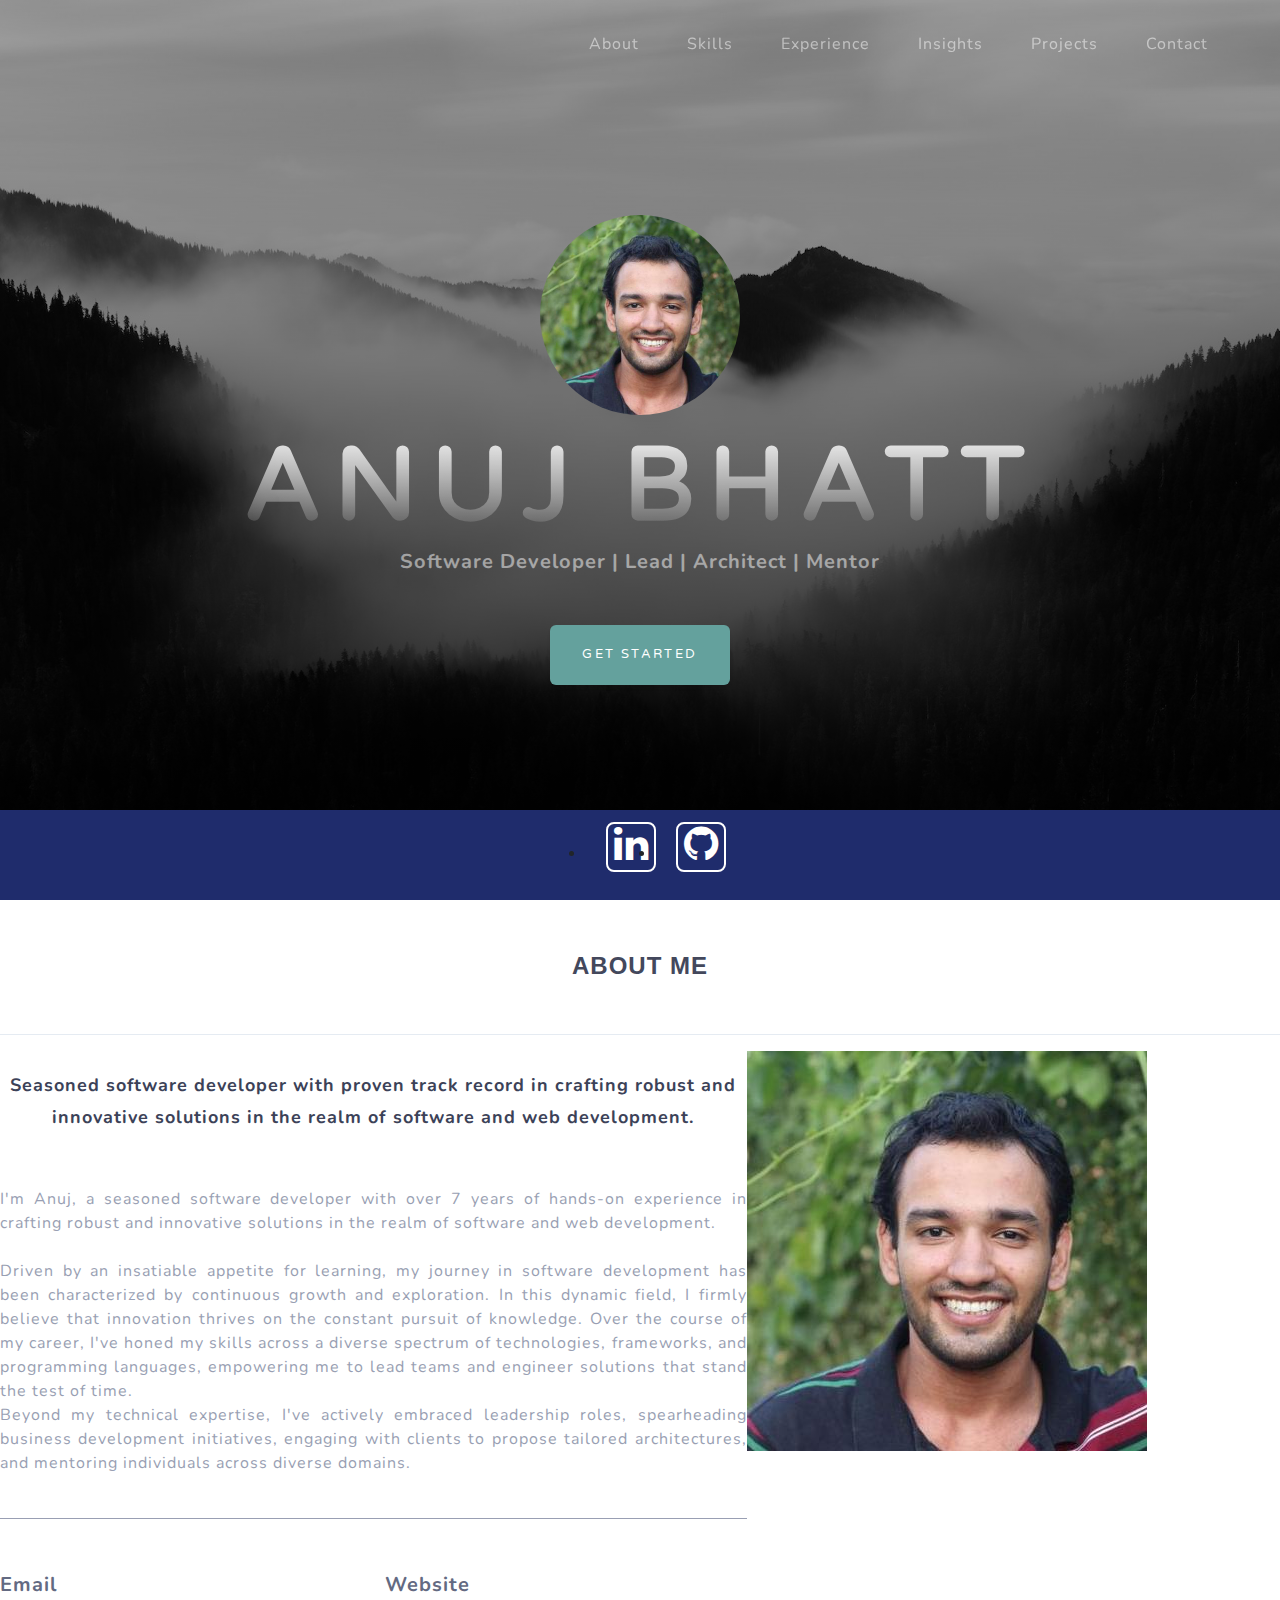
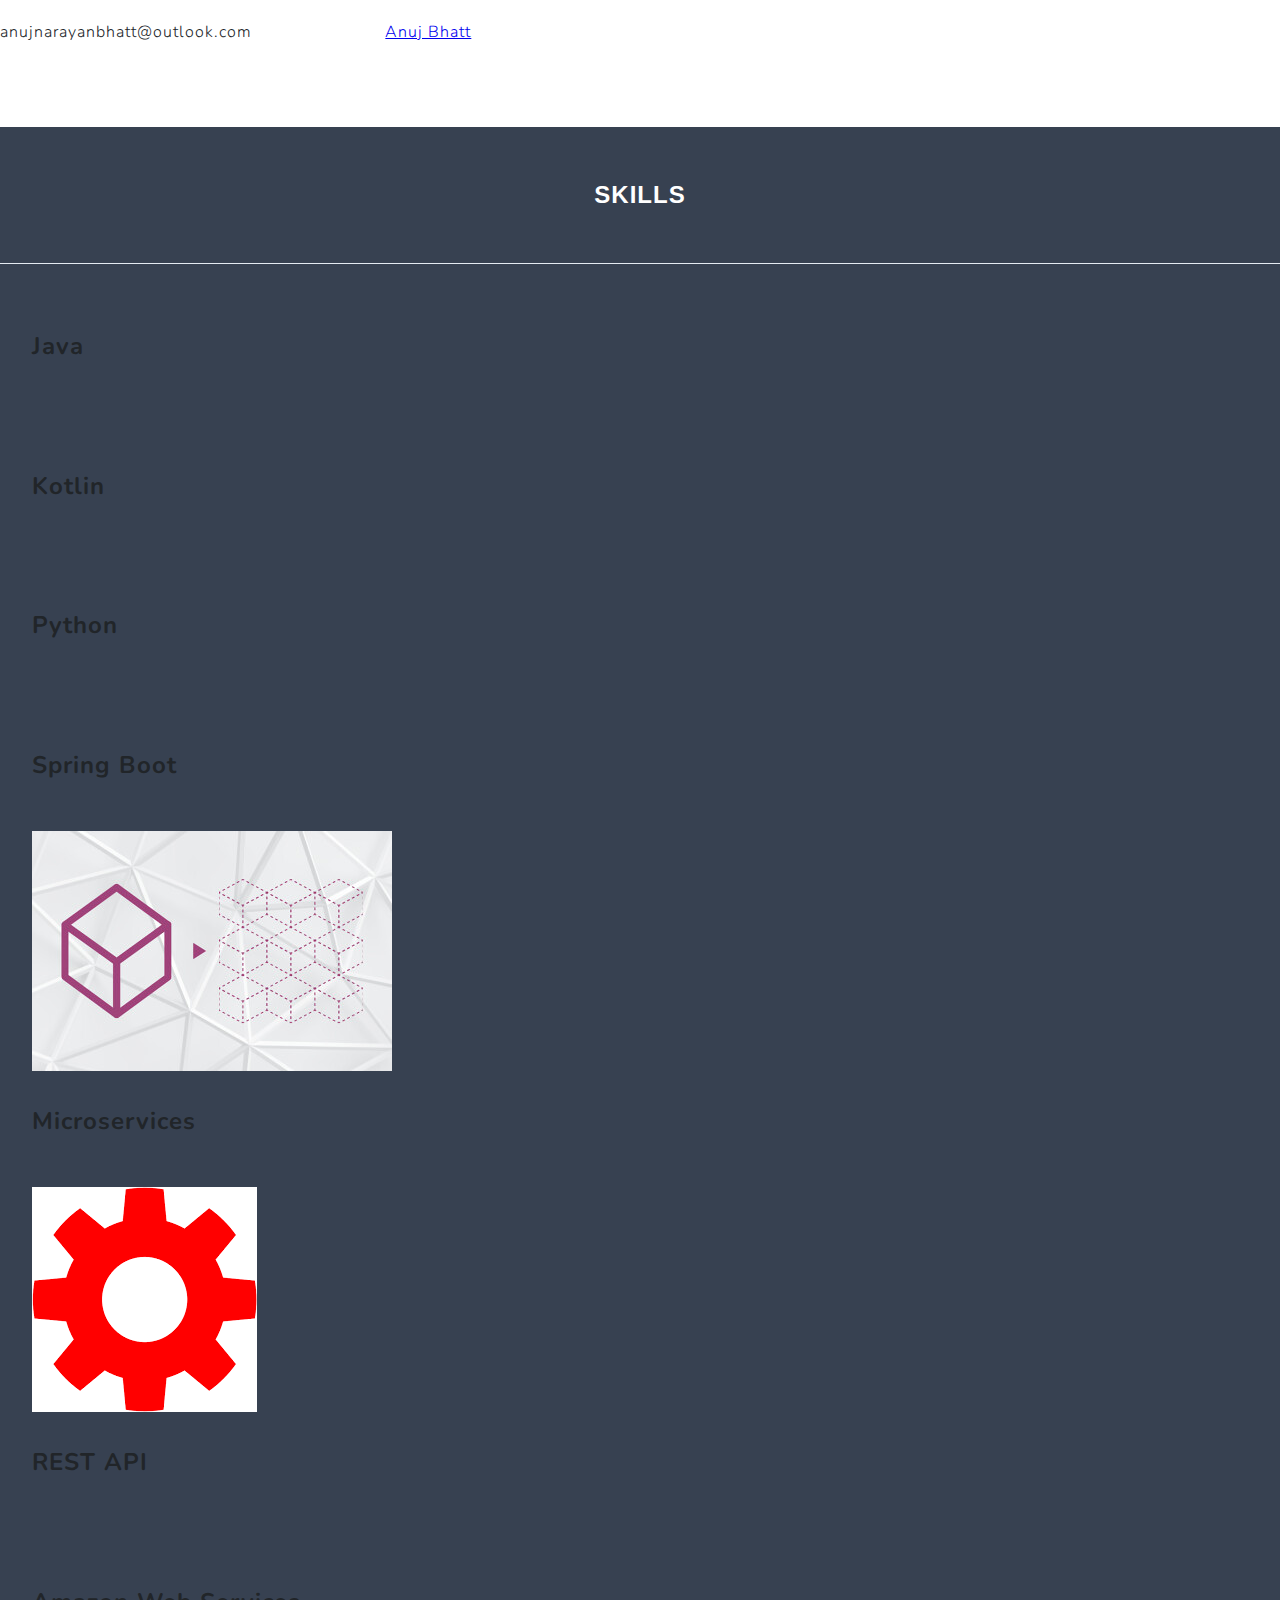
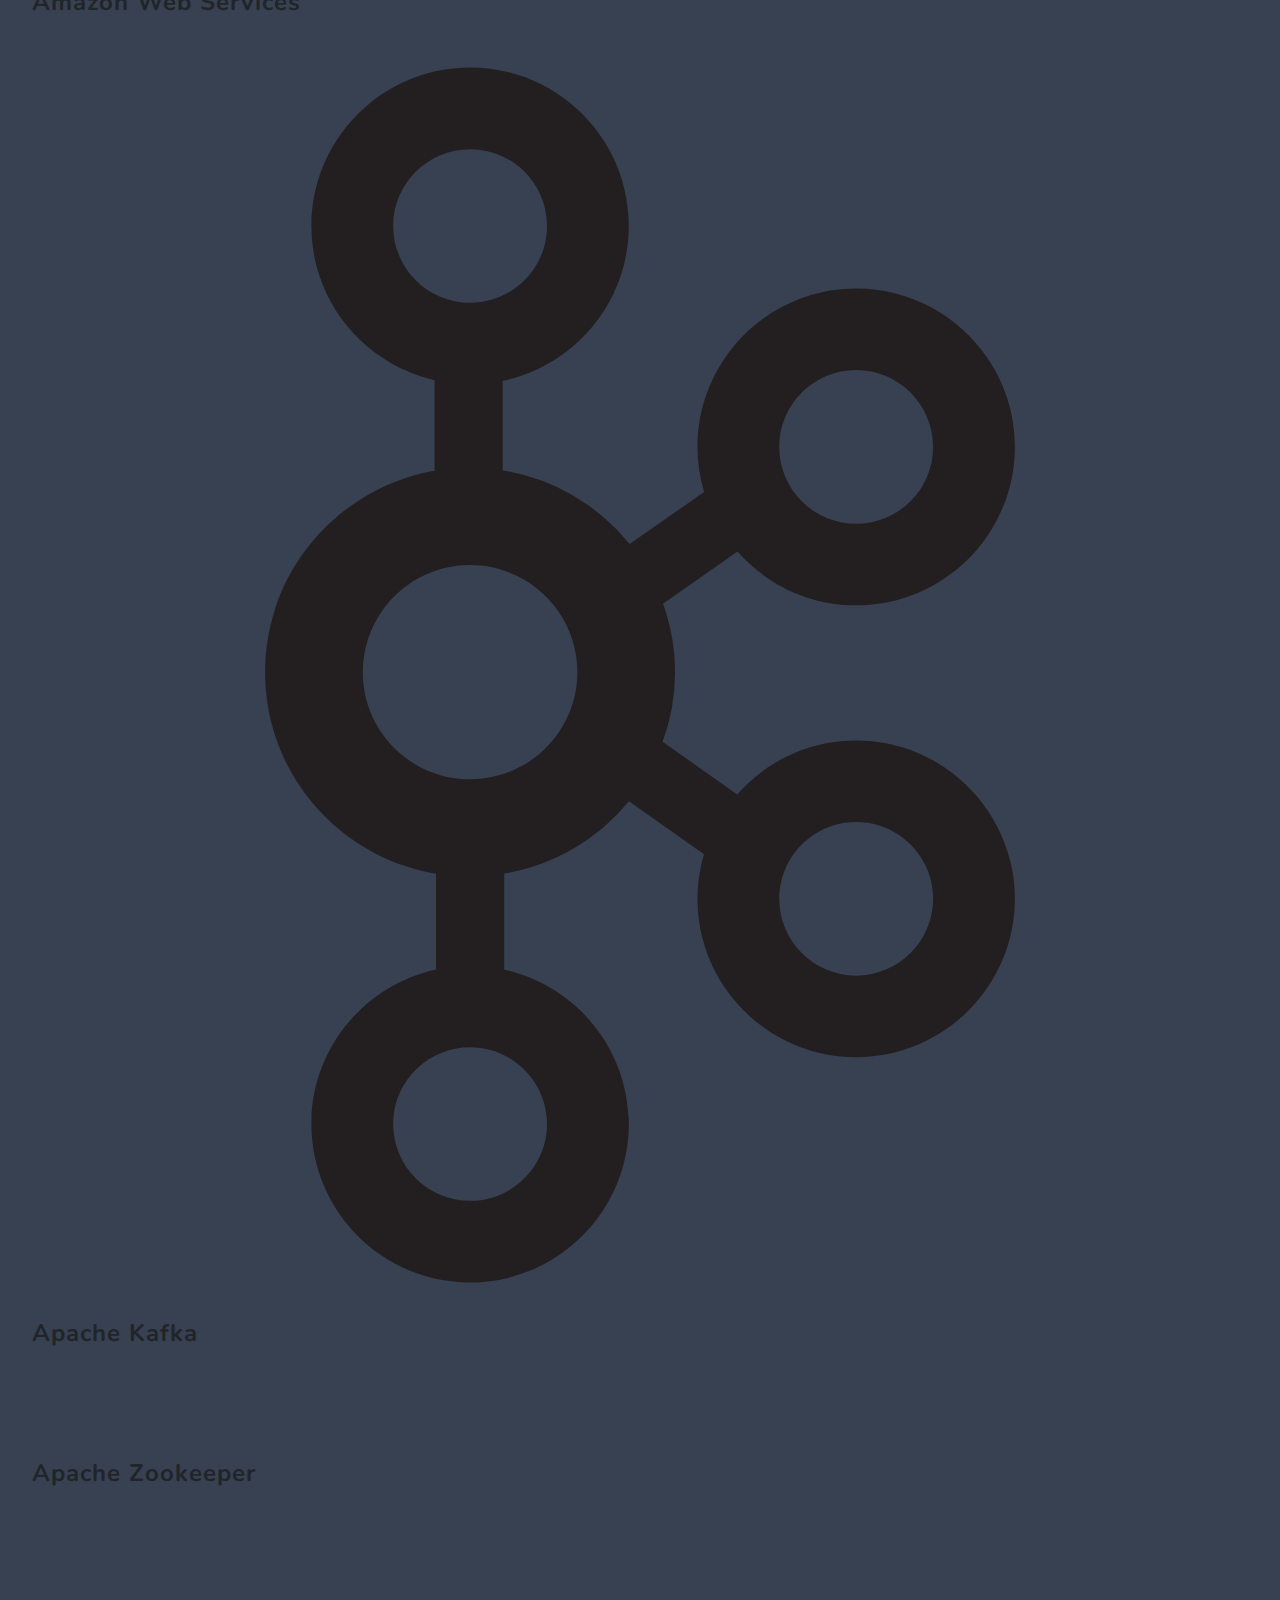
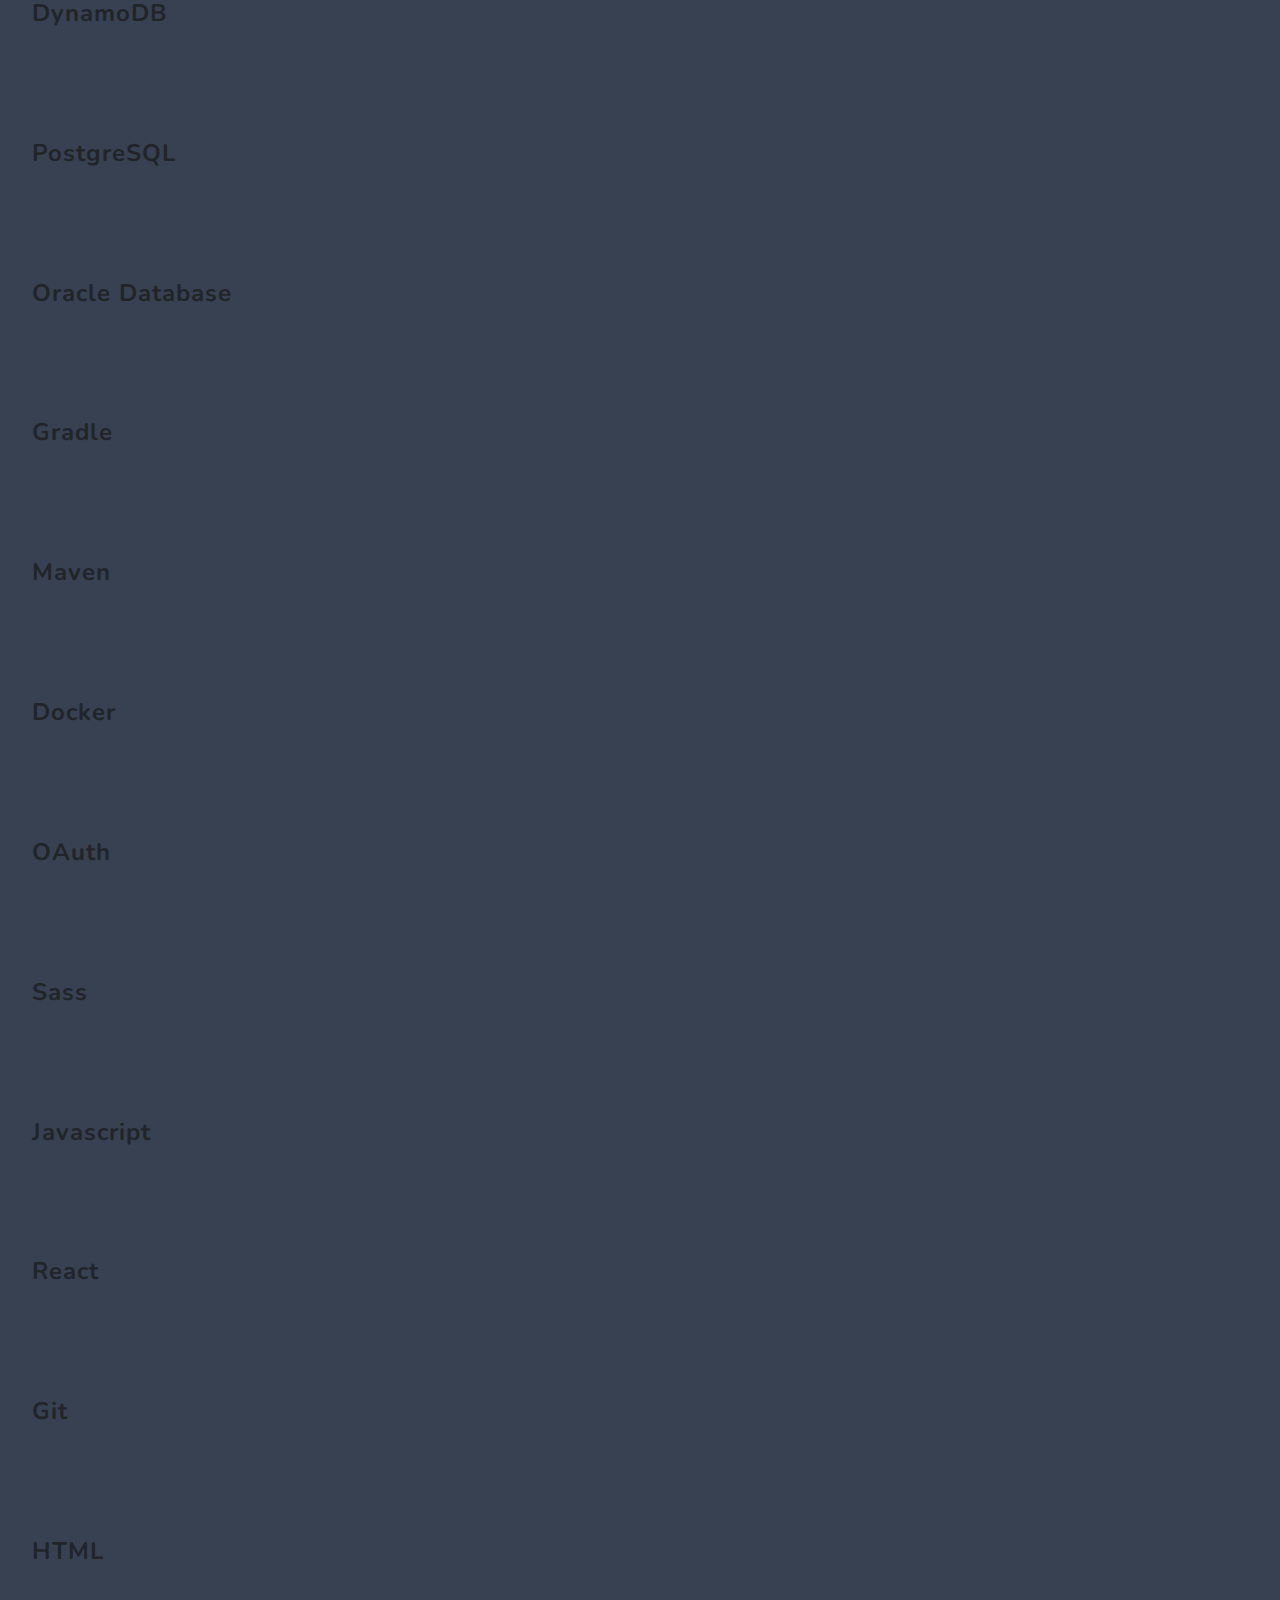
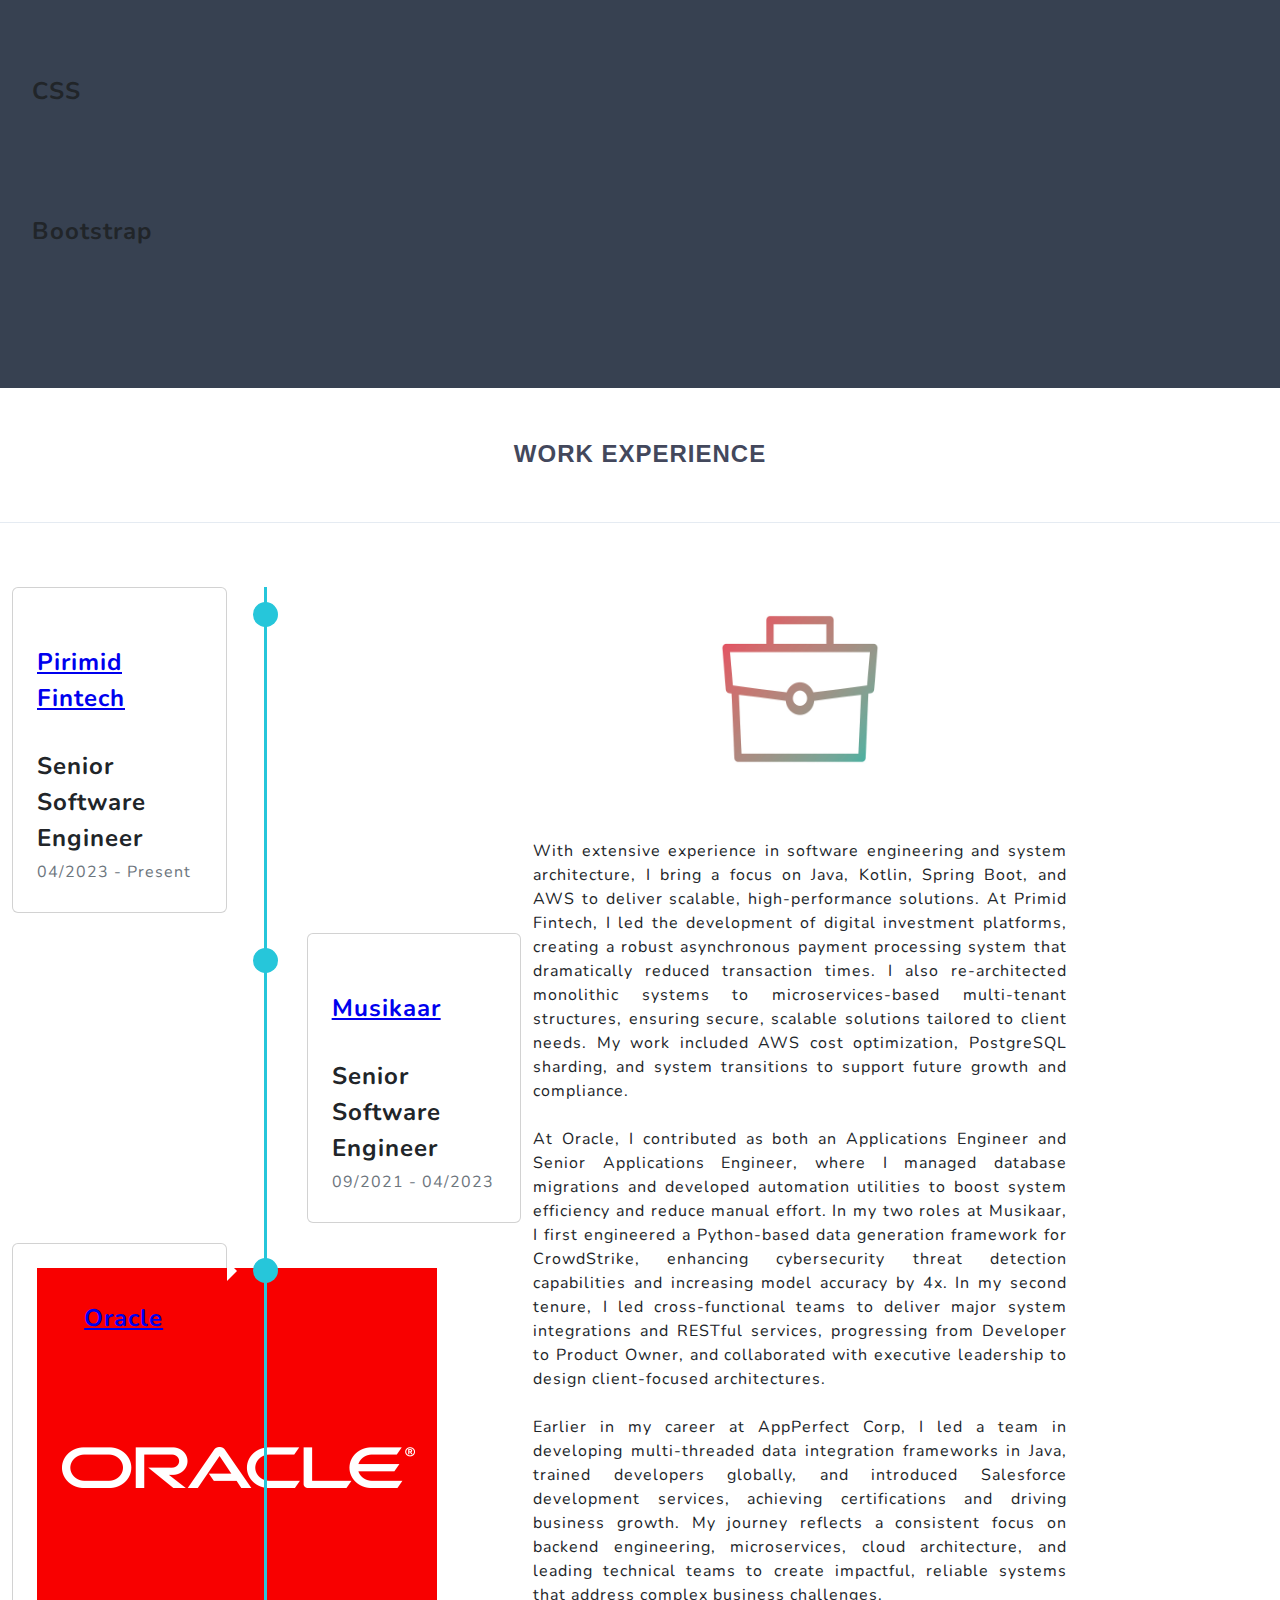
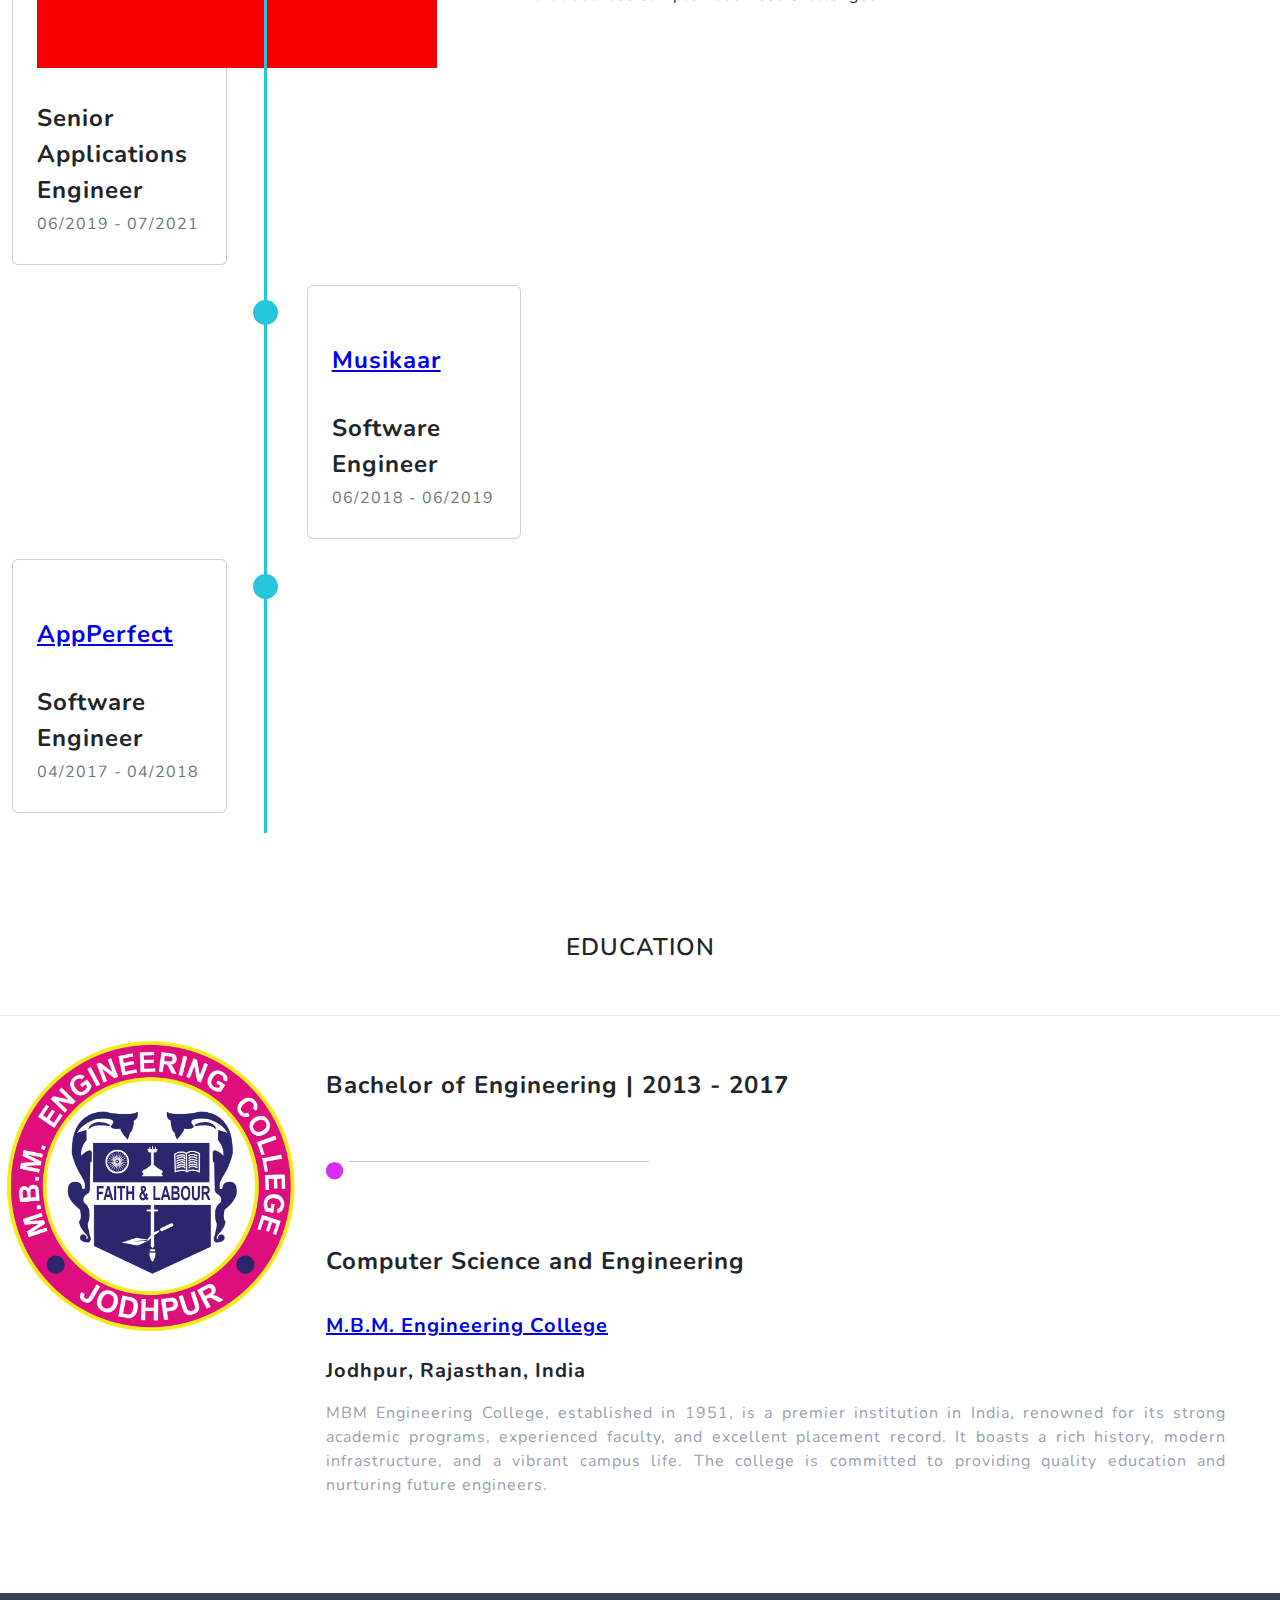
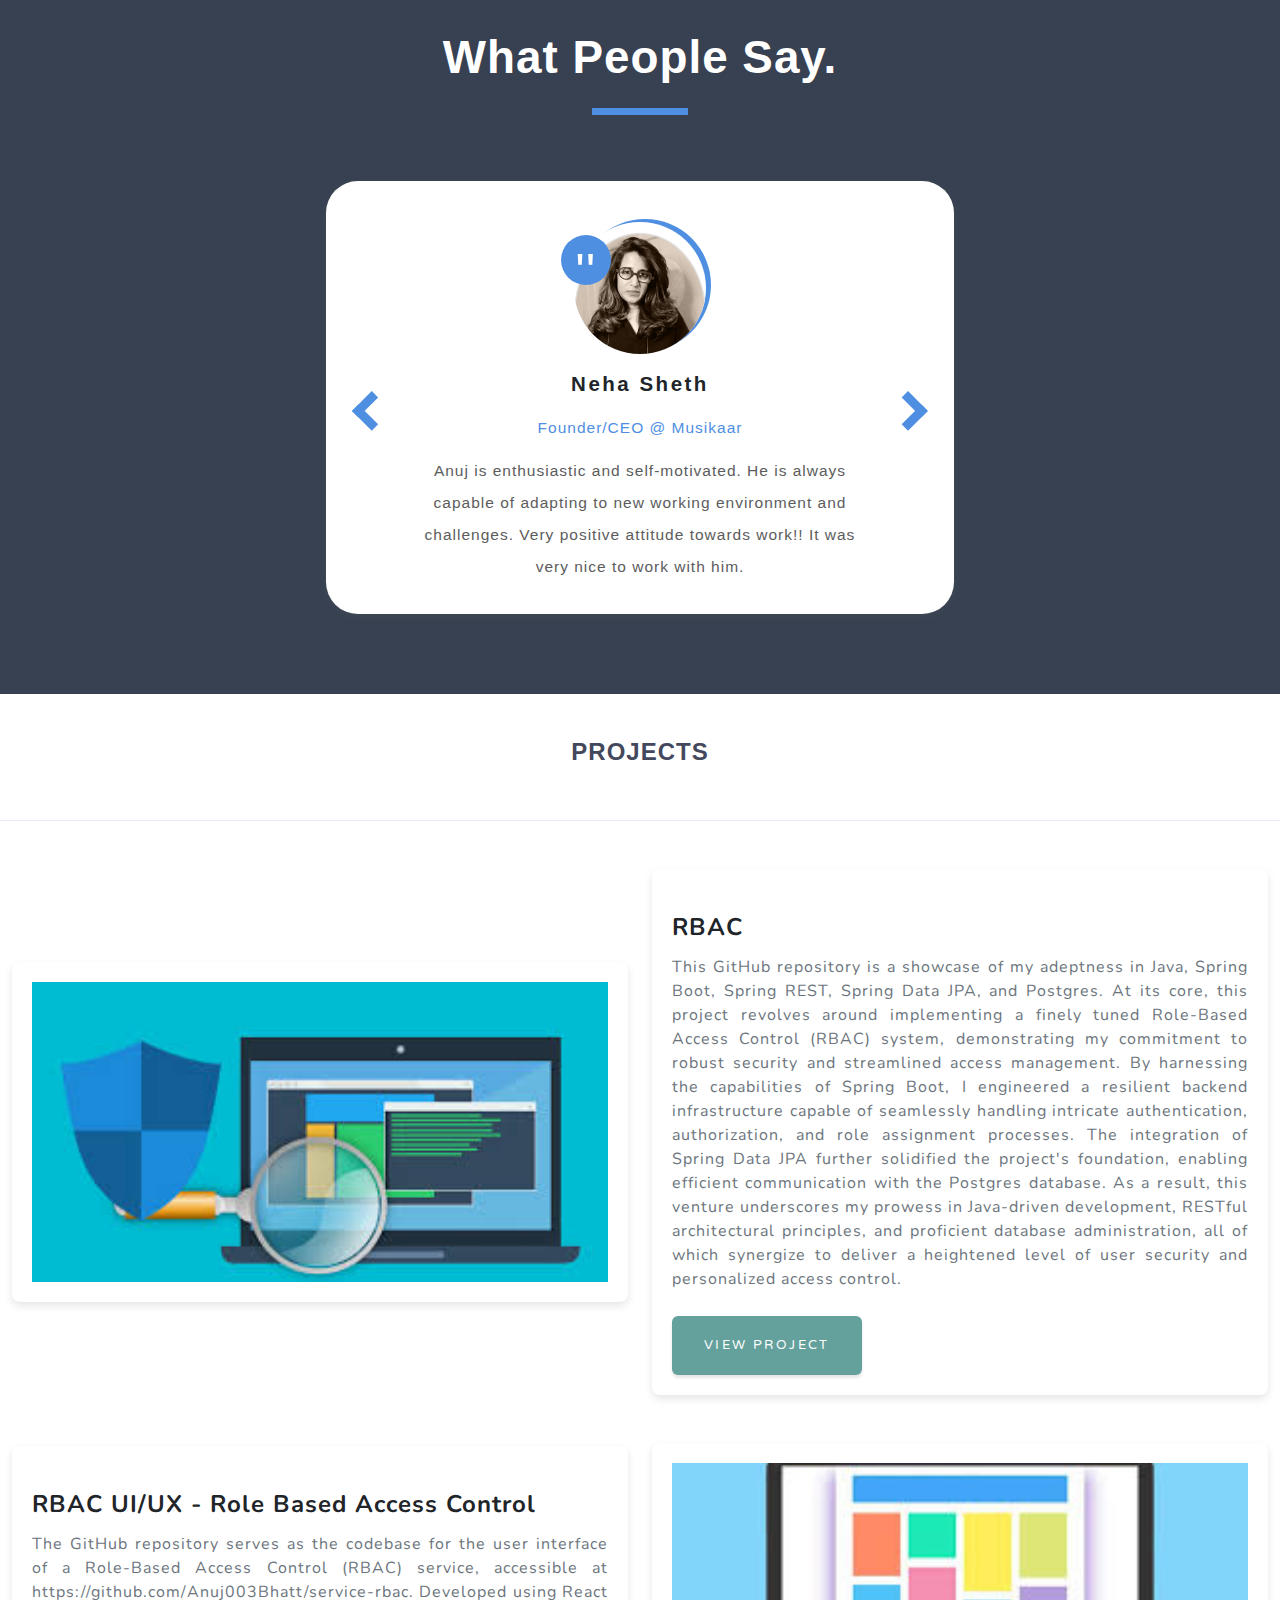
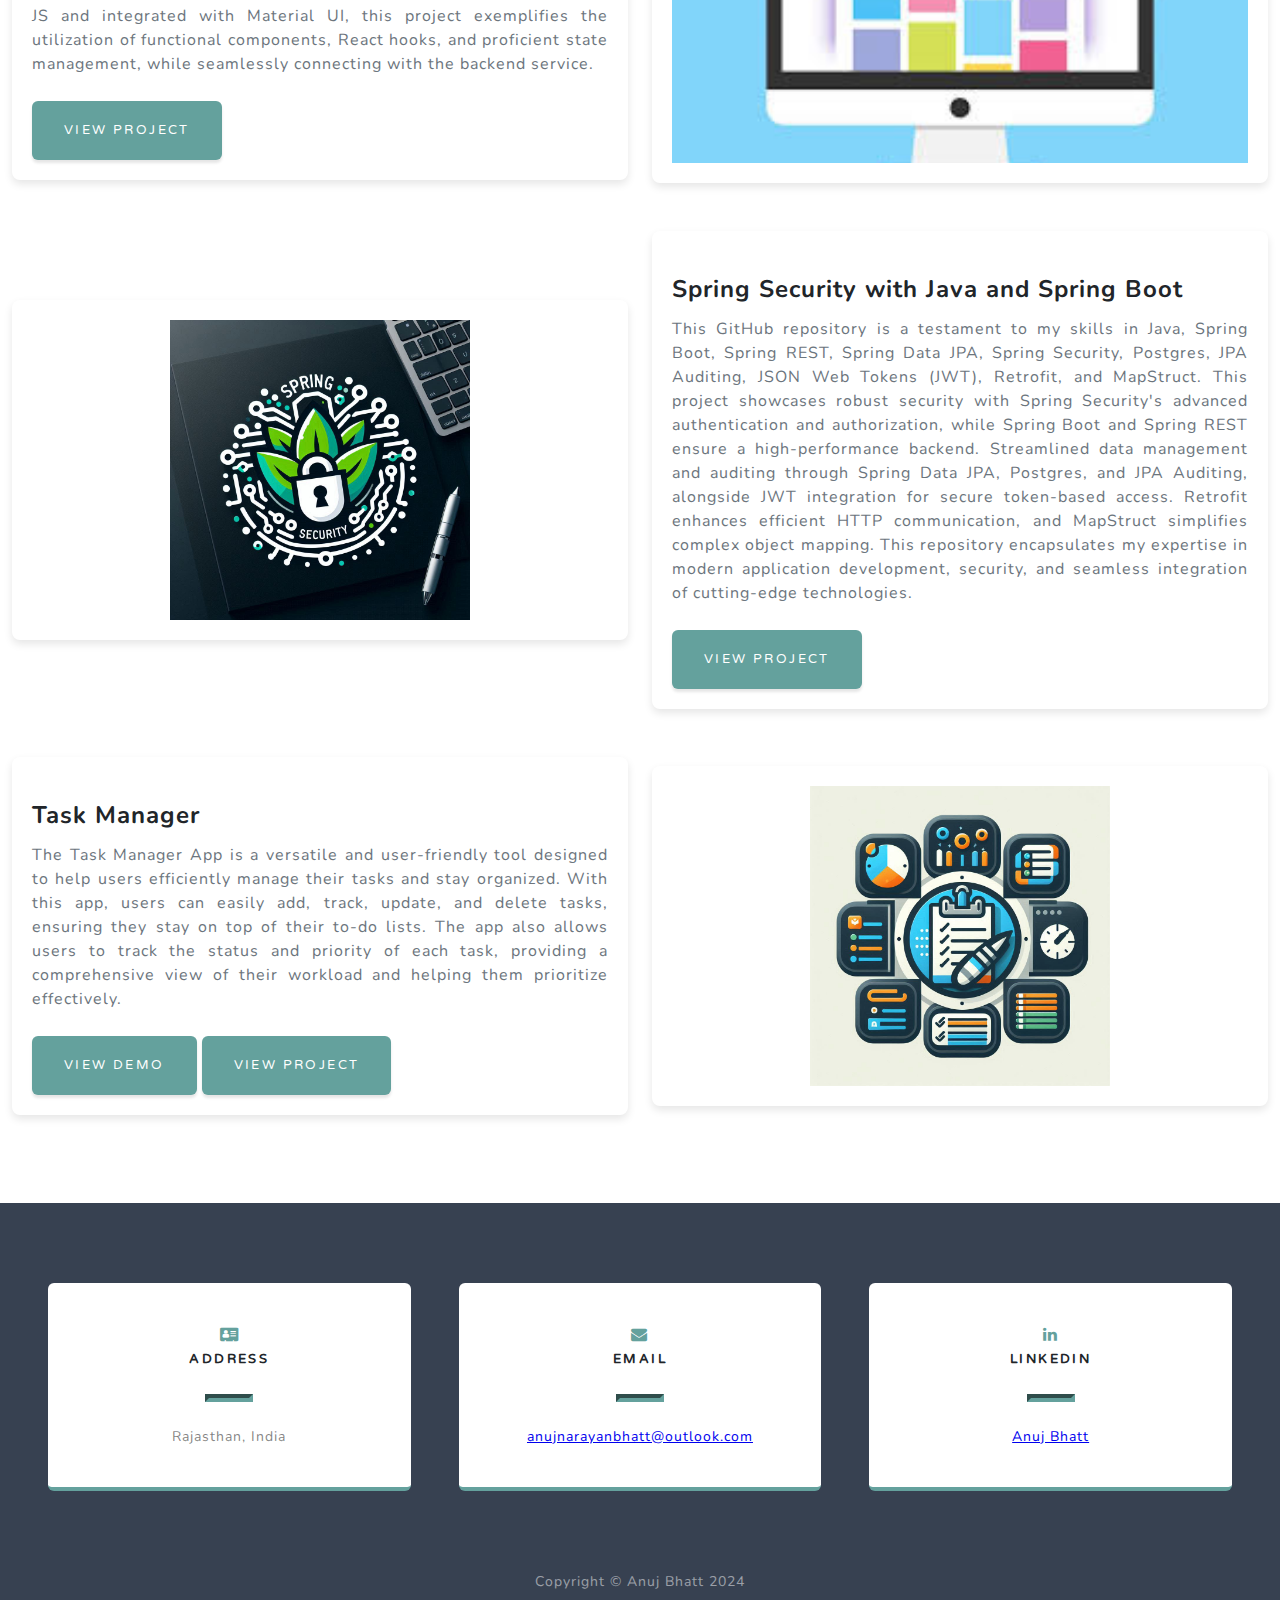
==== commit c5191e2c: "Sync" ====
--- a/index.html
+++ b/index.html
@@ -30,6 +30,7 @@
 </head>
 
 <body id="page-top">
+    
     <!-- Navigation-->
     <nav class="navbar navbar-expand-lg navbar-light fixed-top" id="mainNav">
         <div class="container px-4 px-lg-5">
@@ -40,7 +41,7 @@
                     <li class="nav-item"><a class="nav-link" href="#experience">Experience</a></li>
                     <li class="nav-item"><a class="nav-link" href="#insights">Insights</a></li>
                     <li class="nav-item"><a class="nav-link" href="#projects">Projects</a></li>
-                    <li class="nav-item"><a class="nav-link" href="#signup">Contact</a></li>
+                    <li class="nav-item"><a class="nav-link" href="#contact">Contact</a></li>
                 </ul>
             </div>
         </div>
@@ -82,7 +83,7 @@
         </div>
         <div class="row gx-0 mb-4 mb-lg-5 align-items-top mt-3">
 
-            <div class="col-sm-6 ml-10">
+            <div class="col-sm-7 ml-5">
                 <div class="single-about-txt text-center text-lg-left">
                     <h3>
                         Seasoned software developer with proven track record in crafting robust and innovative solutions
@@ -102,13 +103,13 @@
                     </p>
                 </div>
                 <div class="row">
-                    <div class="col-sm-6">
+                    <div class="col">
                         <div class="single-about-add-info">
                             <h3>email</h3>
                             <p>anujnarayanbhatt@outlook.com</p>
                         </div>
                     </div>
-                    <div class="col-sm-4">
+                    <div class="col">
                         <div class="single-about-add-info">
                             <h3>website</h3>
                             <p><a href="https://Anuj003Bhatt.github.io">Anuj Bhatt</a></p>
@@ -116,11 +117,10 @@
                     </div>
                 </div>
             </div>
-            <div class="col-sm-4" style="place-items: center;">
+            <div class="col-sm-4" style="place-items: center; min-width: 300px;">
                 <img src="assets/img/profile_img.jpeg" />
             </div>
         </div>
-
     </section>
     <!--about end -->
 
@@ -267,13 +267,13 @@
     </section>
 
     <!-- EXPERIENCE SECTION -->
-    <section id="experience">
+     <section id="experience">
         <div class="section-heading text-center">
             <h2 class="abouth2 pt-5">Work Experience</h2>
         </div>
         <div class="row gx-0 mb-4 mb-lg-5 align-items-top mt-3">
 
-            <div class="col-xl-5 col-lg-8 ml-20">
+            <div class="col-xl-5 col-lg-8 ml-5">
                 <div class="container py-5">
                     <div class="main-timeline-2">
                         <div class="timeline-2 left-2">
@@ -301,7 +301,7 @@
                                 <div class="card-body p-4">
                                     <div>
                                         <div class="row">
-                                            <div class="col-sm-2">
+                                            <div class="col-sm-3">
                                                 <a href="https://www.oracle.com/in/human-capital-management">
                                                     <img src="assets/img/logos/OracleLogo.png" alt="Oracle"></a>
                                             </div>
@@ -345,7 +345,7 @@
                 <div class="featured-text text-center text-lg-left">
                     <img style="margin-left: auto;margin-right: auto;width: 50%;" width="300" height="300"
                         src="assets/img/icons/work.jpg" alt="..." />
-                    <p class="m-9">With extensive experience in software engineering and system architecture,
+                    <p >With extensive experience in software engineering and system architecture,
                         I bring a focus on Java, Kotlin, Spring Boot, and AWS to deliver scalable, high-performance
                         solutions.
                         At Primid Fintech, I led the development of digital investment platforms,
@@ -388,7 +388,10 @@
             <h2>education</h2>
         </div>
         <div class="row">
-            <div class="col-sm-6">
+            <div class="col-sm-2 w-25" >
+                <a href="https://www.mbm.ac.in"><img height="300" width="300" src="assets/img/logos/MBM_Logo.png"/></a>
+            </div>
+            <div class="col-sm-4 w-75">
                 <div class="single-horizontal-timeline">
                     <div class="experience-time">
                         <h4>Bachelor of Engineering | 2013 - 2017</h4>
@@ -411,16 +414,14 @@
                                 campus life. The college is committed to providing quality education and
                                 nurturing future engineers.
                             </p>
-                        </div><!--/.timeline-content-->
-                    </div><!--/.timeline-->
-                </div>
-            </div>
-            <div class="col-sm-2">
-                <a href="https://www.mbm.ac.in"><img src="assets/img/logos/MBM_Logo.png"/></a>
+                        </div>
+                    </div>
+                </div>
             </div>
             
         </div>
-    </section><!--/.education-->
+    </section>
+    <!--/.education-->
     <!--education end -->
 
     <!-- Testimonials -->
@@ -565,7 +566,7 @@
     </section>
 
     <!-- Contact-->
-    <section class="contact-section" style="background-color: #374151;">
+    <section id="contact" class="contact-section" style="background-color: #374151;">
         <div class="container px-4 px-lg-5">
             <div class="row gx-4 gx-lg-5">
                 <div class="col-md-4 mb-3 mb-md-0">
@@ -585,6 +586,16 @@
                             <h4 class="text-uppercase m-0">Email</h4>
                             <hr class="my-4 mx-auto" />
                             <div class="small text-black-50"><a href="#!">anujnarayanbhatt@outlook.com</a></div>
+                        </div>
+                    </div>
+                </div>
+                <div class="col-md-4 mb-3 mb-md-0">
+                    <div class="card py-4 h-100">
+                        <div class="card-body text-center">
+                            <i class="fa fa-linkedin text-primary mb-2"></i>
+                            <h4 class="text-uppercase m-0">LinkedIn</h4>
+                            <hr class="my-4 mx-auto" />
+                            <div class="small text-black-50"><a href="https://in.linkedin.com/in/anuj-30bhatt">Anuj Bhatt</a></div>
                         </div>
                     </div>
                 </div>
